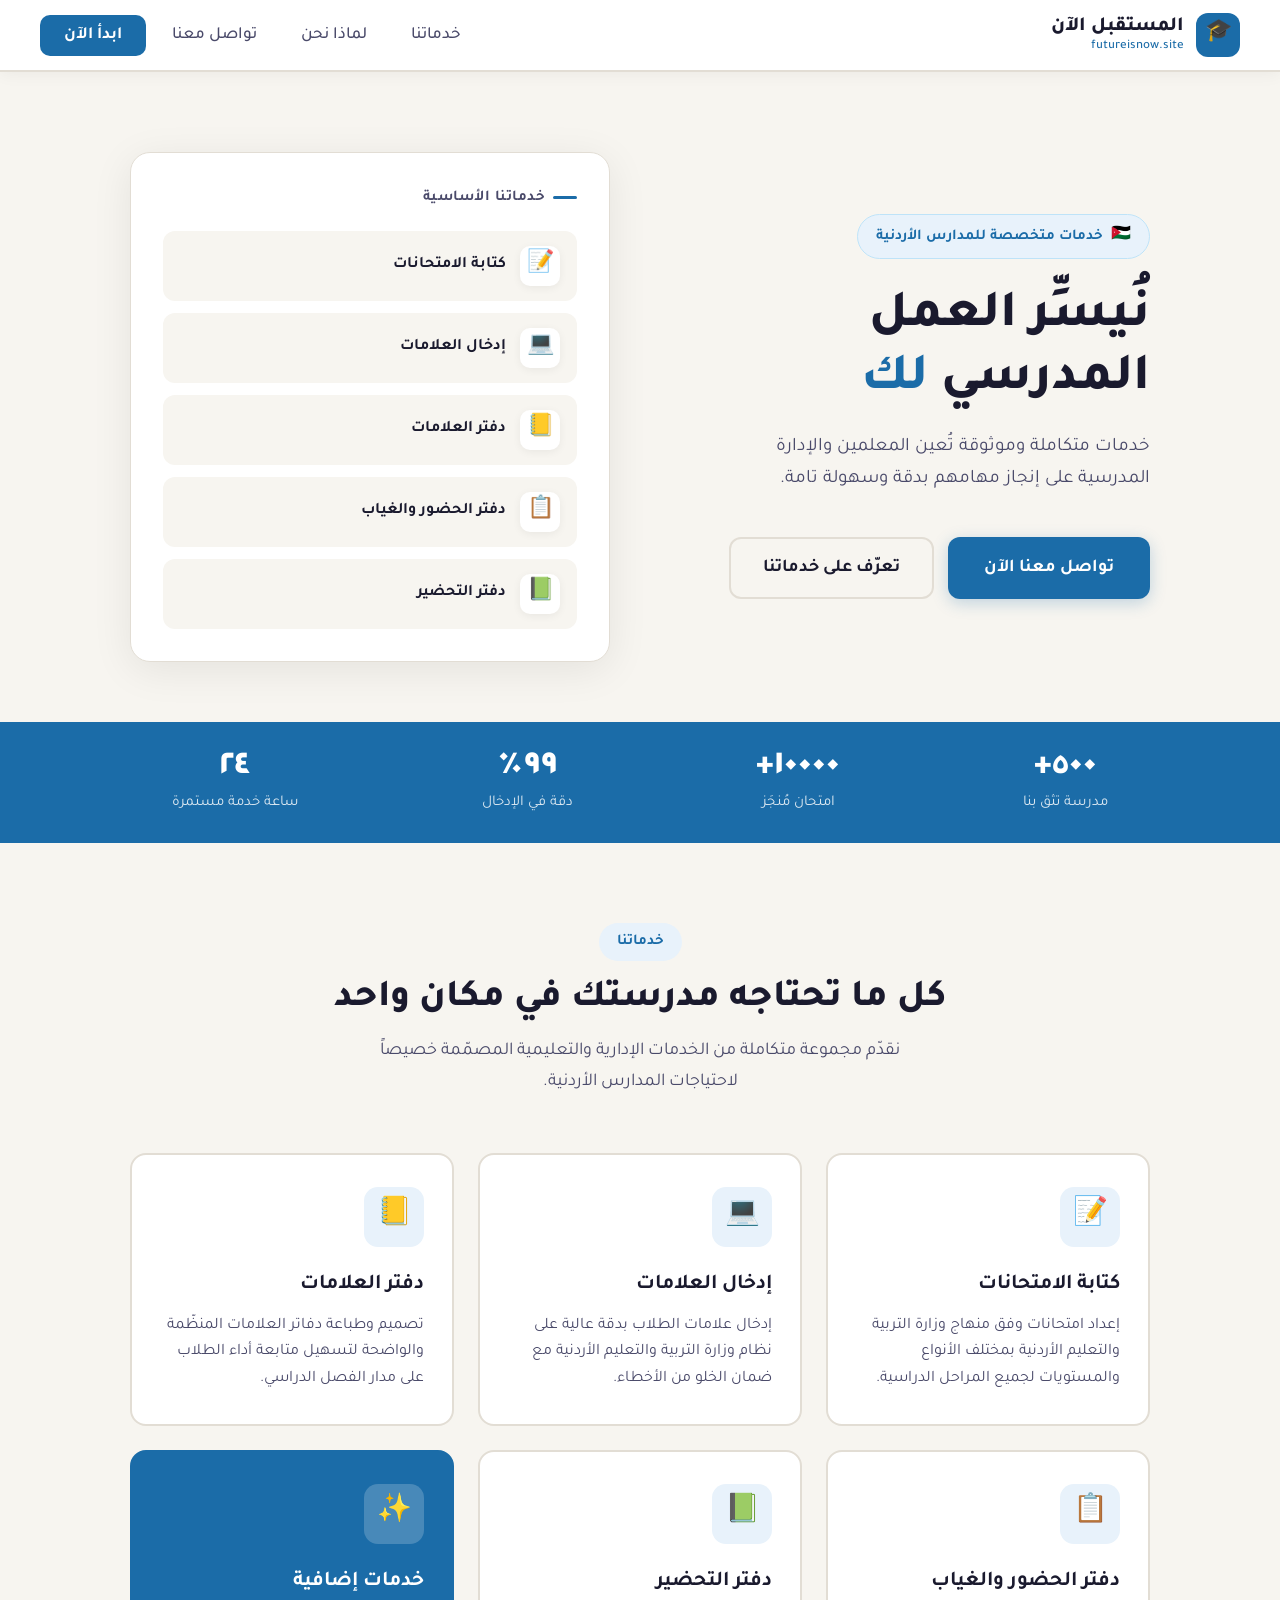
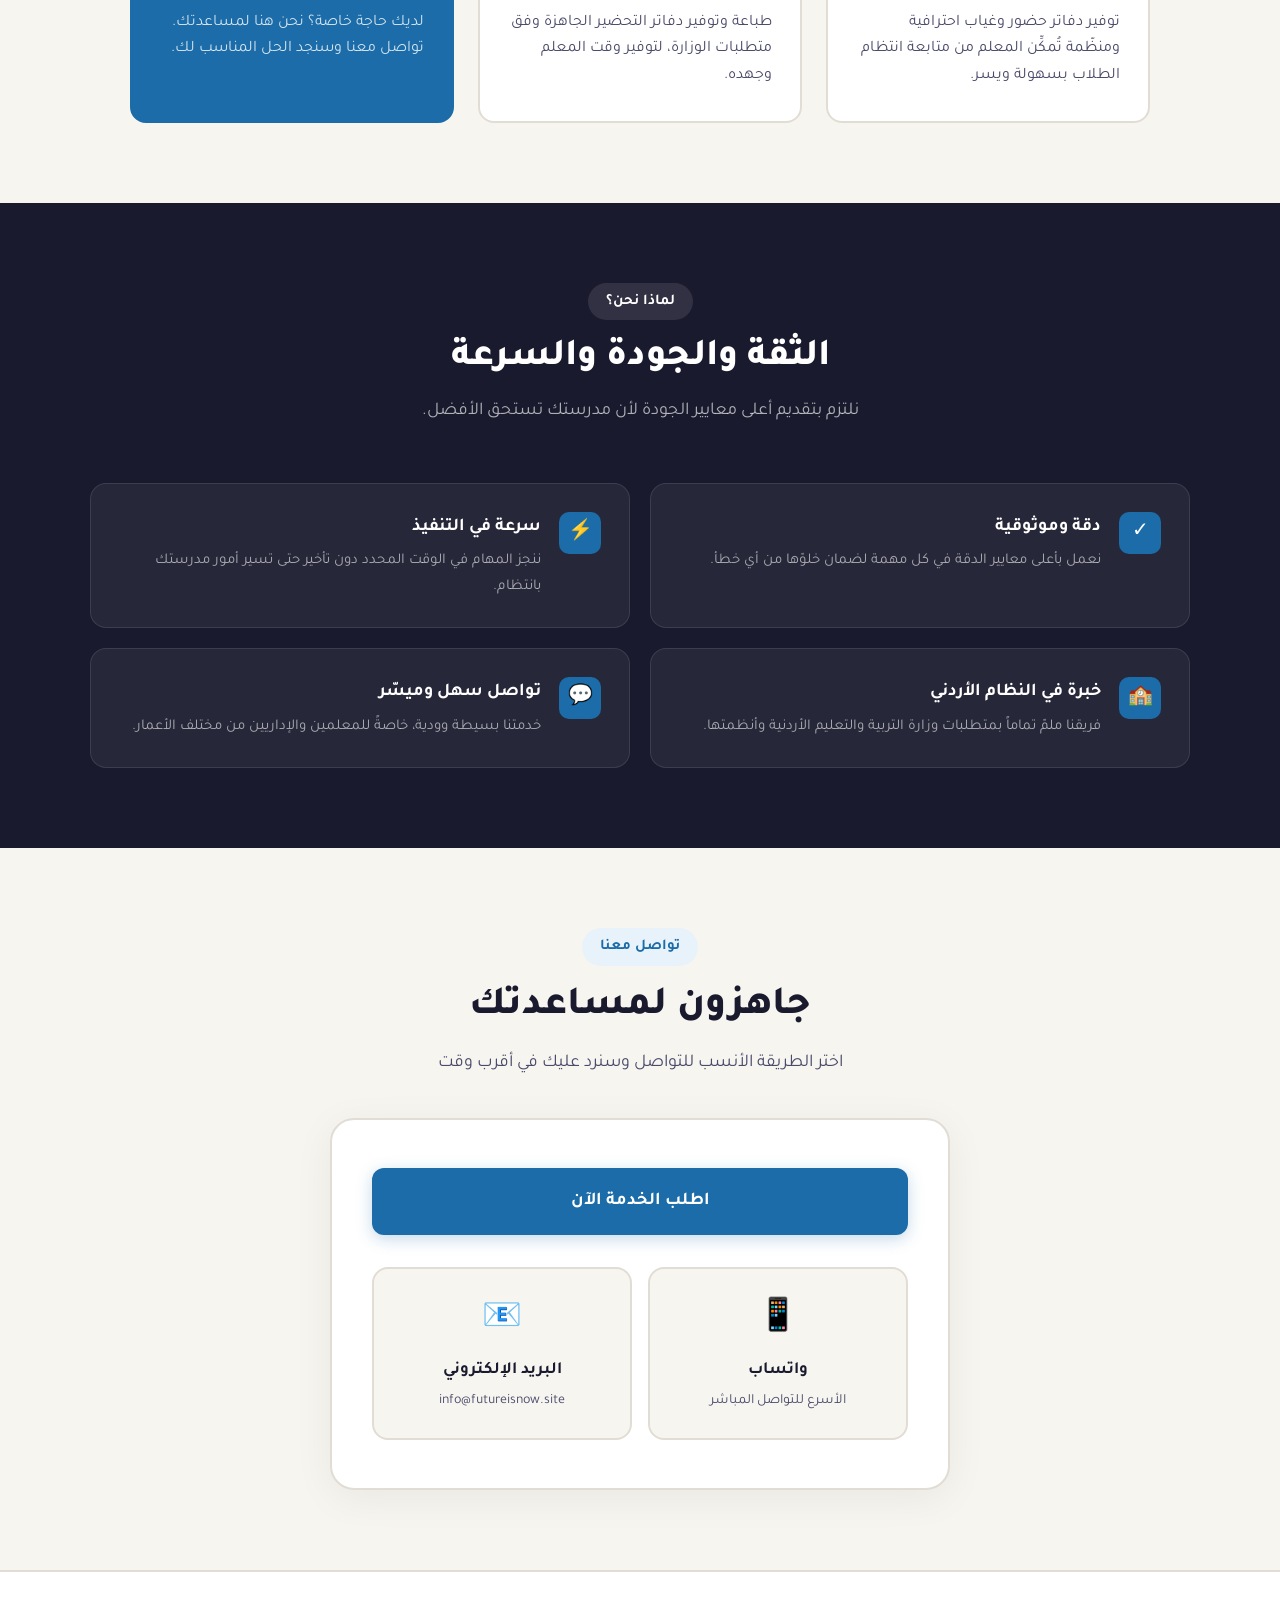
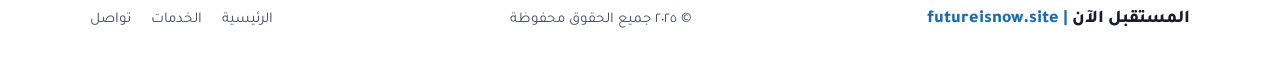
==== index.html @ d1514734 "init" ====
<!DOCTYPE html>
<html lang="ar" dir="rtl">
<head>
<meta charset="UTF-8">
<meta name="viewport" content="width=device-width, initial-scale=1.0">
<title>المستقبل الآن | خدمات المدارس الأردنية</title>
<link href="https://fonts.googleapis.com/css2?family=Noto+Naskh+Arabic:wght@400;500;600;700&family=Tajawal:wght@300;400;500;700;800&display=swap" rel="stylesheet">
<link rel="stylesheet" href="style.css">
</head>
<body>

<!-- NAV -->
<nav>
  <a href="#" class="logo">
    <div class="logo-icon">🎓</div>
    <div class="logo-text">
      <div class="name">المستقبل الآن</div>
      <div class="domain">futureisnow.site</div>
    </div>
  </a>
  <ul class="nav-links">
    <li><a href="#services">خدماتنا</a></li>
    <li><a href="#why">لماذا نحن</a></li>
    <li><a href="#contact">تواصل معنا</a></li>
    <li><a href="#contact" class="nav-cta">ابدأ الآن</a></li>
  </ul>
</nav>

<!-- HERO -->
<div class="hero">
  <div class="hero-content">
    <div class="hero-badge">خدمات متخصصة للمدارس الأردنية</div>
    <h1>نُيسِّر العمل<br>المدرسي <span>لك</span></h1>
    <p class="hero-sub">خدمات متكاملة وموثوقة تُعين المعلمين والإدارة المدرسية على إنجاز مهامهم بدقة وسهولة تامة.</p>
    <div class="hero-btns">
      <a href="#contact" class="btn-primary">تواصل معنا الآن</a>
      <a href="#services" class="btn-secondary">تعرّف على خدماتنا</a>
    </div>
  </div>
  <div class="hero-visual">
    <div class="hero-card">
      <div class="hero-card-title">خدماتنا الأساسية</div>
      <ul class="service-mini-list">
        <li class="service-mini-item"><span class="icon">📝</span> كتابة الامتحانات</li>
        <li class="service-mini-item"><span class="icon">💻</span> إدخال العلامات</li>
        <li class="service-mini-item"><span class="icon">📒</span> دفتر العلامات</li>
        <li class="service-mini-item"><span class="icon">📋</span> دفتر الحضور والغياب</li>
        <li class="service-mini-item"><span class="icon">📗</span> دفتر التحضير</li>
      </ul>
    </div>
  </div>
</div>

<!-- STATS -->
<div class="stats-bar">
  <div class="stats-inner">
    <div class="stat-item">
      <div class="stat-num">٥٠٠+</div>
      <div class="stat-label">مدرسة تثق بنا</div>
    </div>
    <div class="stat-item">
      <div class="stat-num">١٠٠٠٠+</div>
      <div class="stat-label">امتحان مُنجَز</div>
    </div>
    <div class="stat-item">
      <div class="stat-num">٩٩٪</div>
      <div class="stat-label">دقة في الإدخال</div>
    </div>
    <div class="stat-item">
      <div class="stat-num">٢٤</div>
      <div class="stat-label">ساعة خدمة مستمرة</div>
    </div>
  </div>
</div>

<!-- SERVICES -->
<div class="section" id="services">
  <div class="section-header">
    <div class="section-tag">خدماتنا</div>
    <h2>كل ما تحتاجه مدرستك في مكان واحد</h2>
    <p class="section-sub">نقدّم مجموعة متكاملة من الخدمات الإدارية والتعليمية المصمّمة خصيصاً لاحتياجات المدارس الأردنية.</p>
  </div>
  <div class="services-grid">
    <div class="service-card">
      <div class="service-icon">📝</div>
      <h3>كتابة الامتحانات</h3>
      <p>إعداد امتحانات وفق منهاج وزارة التربية والتعليم الأردنية بمختلف الأنواع والمستويات لجميع المراحل الدراسية.</p>
    </div>
    <div class="service-card">
      <div class="service-icon">💻</div>
      <h3>إدخال العلامات</h3>
      <p>إدخال علامات الطلاب بدقة عالية على نظام وزارة التربية والتعليم الأردنية مع ضمان الخلو من الأخطاء.</p>
    </div>
    <div class="service-card">
      <div class="service-icon">📒</div>
      <h3>دفتر العلامات</h3>
      <p>تصميم وطباعة دفاتر العلامات المنظّمة والواضحة لتسهيل متابعة أداء الطلاب على مدار الفصل الدراسي.</p>
    </div>
    <div class="service-card">
      <div class="service-icon">📋</div>
      <h3>دفتر الحضور والغياب</h3>
      <p>توفير دفاتر حضور وغياب احترافية ومنظّمة تُمكِّن المعلم من متابعة انتظام الطلاب بسهولة ويسر.</p>
    </div>
    <div class="service-card">
      <div class="service-icon">📗</div>
      <h3>دفتر التحضير</h3>
      <p>طباعة وتوفير دفاتر التحضير الجاهزة وفق متطلبات الوزارة، لتوفير وقت المعلم وجهده.</p>
    </div>
    <div class="service-card" style="background: var(--accent); border-color: var(--accent);">
      <div class="service-icon" style="background: rgba(255,255,255,0.2);">✨</div>
      <h3 style="color:white;">خدمات إضافية</h3>
      <p style="color: rgba(255,255,255,0.8);">لديك حاجة خاصة؟ نحن هنا لمساعدتك. تواصل معنا وسنجد الحل المناسب لك.</p>
    </div>
  </div>
</div>

<!-- WHY US -->
<div class="why-section" id="why">
  <div class="why-inner">
    <div class="section-header">
      <div class="section-tag">لماذا نحن؟</div>
      <h2>الثقة والجودة والسرعة</h2>
      <p class="section-sub">نلتزم بتقديم أعلى معايير الجودة لأن مدرستك تستحق الأفضل.</p>
    </div>
    <div class="why-grid">
      <div class="why-item">
        <div class="why-check">✓</div>
        <div class="why-text">
          <h4>دقة وموثوقية</h4>
          <p>نعمل بأعلى معايير الدقة في كل مهمة لضمان خلوّها من أي خطأ.</p>
        </div>
      </div>
      <div class="why-item">
        <div class="why-check">⚡</div>
        <div class="why-text">
          <h4>سرعة في التنفيذ</h4>
          <p>ننجز المهام في الوقت المحدد دون تأخير حتى تسير أمور مدرستك بانتظام.</p>
        </div>
      </div>
      <div class="why-item">
        <div class="why-check">🏫</div>
        <div class="why-text">
          <h4>خبرة في النظام الأردني</h4>
          <p>فريقنا ملمّ تماماً بمتطلبات وزارة التربية والتعليم الأردنية وأنظمتها.</p>
        </div>
      </div>
      <div class="why-item">
        <div class="why-check">💬</div>
        <div class="why-text">
          <h4>تواصل سهل وميسّر</h4>
          <p>خدمتنا بسيطة وودية، خاصةً للمعلمين والإداريين من مختلف الأعمار.</p>
        </div>
      </div>
    </div>
  </div>
</div>

<!-- CTA / CONTACT -->
<div class="cta-section" id="contact">
  <div class="section-tag">تواصل معنا</div>
  <h2>جاهزون لمساعدتك</h2>
  <p>اختر الطريقة الأنسب للتواصل وسنرد عليك في أقرب وقت</p>
  <div class="cta-card">
    <a href="#" class="btn-primary" style="width:100%; text-align:center; display:block; padding: 18px;">اطلب الخدمة الآن</a>
    <div class="contact-options">
      <a href="https://wa.me/962XXXXXXXXX" class="contact-card">
        <div class="c-icon">📱</div>
        <h4>واتساب</h4>
        <p>الأسرع للتواصل المباشر</p>
      </a>
      <a href="mailto:info@futureisnow.site" class="contact-card">
        <div class="c-icon">📧</div>
        <h4>البريد الإلكتروني</h4>
        <p>info@futureisnow.site</p>
      </a>
    </div>
  </div>
</div>

<!-- FOOTER -->
<footer>
  <div class="footer-inner">
    <a href="#" class="footer-logo">المستقبل الآن <span>| futureisnow.site</span></a>
    <p>© ٢٠٢٥ جميع الحقوق محفوظة</p>
    <ul class="footer-links">
      <li><a href="#">الرئيسية</a></li>
      <li><a href="#services">الخدمات</a></li>
      <li><a href="#contact">تواصل</a></li>
    </ul>
  </div>
</footer>

</body>
</html>
---- style.css ----
:root {
  --bg: #F7F5F0;
  --surface: #FFFFFF;
  --ink: #1A1A2E;
  --ink-light: #4A4A6A;
  --accent: #1B6CA8;
  --accent-light: #E8F2FB;
  --gold: #C9A84C;
  --border: #E2DDD4;
  --radius: 16px;
}
* { margin: 0; padding: 0; box-sizing: border-box; }
html { scroll-behavior: smooth; }
body {
  font-family: 'Tajawal', 'Noto Naskh Arabic', sans-serif;
  background: var(--bg);
  color: var(--ink);
  font-size: 18px;
  line-height: 1.7;
}
/* NAV */
nav {
  background: var(--surface);
  border-bottom: 2px solid var(--border);
  padding: 0 40px;
  display: flex;
  align-items: center;
  justify-content: space-between;
  height: 72px;
  position: sticky;
  top: 0;
  z-index: 100;
  box-shadow: 0 2px 16px rgba(0,0,0,0.05);
}
.logo {
  display: flex;
  align-items: center;
  gap: 12px;
  text-decoration: none;
}
.logo-icon {
  width: 44px;
  height: 44px;
  background: var(--accent);
  border-radius: 12px;
  display: flex;
  align-items: center;
  justify-content: center;
  font-size: 22px;
  color: white;
}
.logo-text {
  line-height: 1.2;
}
.logo-text .name {
  font-size: 20px;
  font-weight: 800;
  color: var(--ink);
}
.logo-text .domain {
  font-size: 13px;
  color: var(--accent);
  font-weight: 500;
}
.nav-links {
  display: flex;
  align-items: center;
  gap: 8px;
  list-style: none;
}
.nav-links a {
  text-decoration: none;
  color: var(--ink-light);
  font-size: 17px;
  font-weight: 500;
  padding: 10px 18px;
  border-radius: 10px;
  transition: all 0.2s;
}
.nav-links a:hover {
  background: var(--accent-light);
  color: var(--accent);
}
.nav-cta {
  background: var(--accent) !important;
  color: white !important;
  font-weight: 700 !important;
  padding: 12px 24px !important;
}
.nav-cta:hover {
  background: #145a8e !important;
  color: white !important;
}
/* HERO */
.hero {
  padding: 80px 40px 60px;
  max-width: 1100px;
  margin: 0 auto;
  display: grid;
  grid-template-columns: 1fr 1fr;
  gap: 60px;
  align-items: center;
  min-height: 520px;
}
.hero-content {
  animation: fadeUp 0.7s ease both;
}
.hero-badge {
  display: inline-flex;
  align-items: center;
  gap: 8px;
  background: var(--accent-light);
  color: var(--accent);
  border: 1.5px solid #bee3f8;
  border-radius: 50px;
  padding: 8px 18px;
  font-size: 15px;
  font-weight: 600;
  margin-bottom: 28px;
}
.hero-badge::before {
  content: '🇯🇴';
  font-size: 16px;
}
h1 {
  font-size: 52px;
  font-weight: 800;
  line-height: 1.2;
  color: var(--ink);
  margin-bottom: 20px;
}
h1 span {
  color: var(--accent);
}
.hero-sub {
  font-size: 19px;
  color: var(--ink-light);
  margin-bottom: 40px;
  font-weight: 400;
  max-width: 440px;
}
.hero-btns {
  display: flex;
  gap: 14px;
  flex-wrap: wrap;
}
.btn-primary {
  background: var(--accent);
  color: white;
  border: none;
  padding: 16px 36px;
  border-radius: 12px;
  font-size: 18px;
  font-weight: 700;
  cursor: pointer;
  text-decoration: none;
  display: inline-block;
  transition: all 0.2s;
  box-shadow: 0 4px 16px rgba(27,108,168,0.25);
  font-family: 'Tajawal', sans-serif;
}
.btn-primary:hover {
  background: #145a8e;
  transform: translateY(-2px);
  box-shadow: 0 6px 20px rgba(27,108,168,0.35);
}
.btn-secondary {
  background: transparent;
  color: var(--ink);
  border: 2px solid var(--border);
  padding: 14px 32px;
  border-radius: 12px;
  font-size: 18px;
  font-weight: 600;
  cursor: pointer;
  text-decoration: none;
  display: inline-block;
  transition: all 0.2s;
  font-family: 'Tajawal', sans-serif;
}
.btn-secondary:hover {
  border-color: var(--accent);
  color: var(--accent);
  background: var(--accent-light);
}
/* Hero Visual */
.hero-visual {
  animation: fadeUp 0.7s ease 0.15s both;
}
.hero-card {
  background: var(--surface);
  border-radius: 20px;
  padding: 32px;
  box-shadow: 0 8px 40px rgba(0,0,0,0.08);
  border: 1.5px solid var(--border);
}
.hero-card-title {
  font-size: 15px;
  font-weight: 700;
  color: var(--ink-light);
  text-transform: uppercase;
  letter-spacing: 0.5px;
  margin-bottom: 20px;
  display: flex;
  align-items: center;
  gap: 8px;
}
.hero-card-title::before {
  content: '';
  width: 24px;
  height: 3px;
  background: var(--accent);
  border-radius: 3px;
}
.service-mini-list {
  list-style: none;
  display: flex;
  flex-direction: column;
  gap: 12px;
}
.service-mini-item {
  display: flex;
  align-items: center;
  gap: 14px;
  padding: 14px 16px;
  background: var(--bg);
  border-radius: 12px;
  font-size: 16px;
  font-weight: 600;
  color: var(--ink);
  border: 1.5px solid transparent;
  transition: all 0.2s;
  cursor: default;
}
.service-mini-item:hover {
  border-color: var(--accent);
  background: var(--accent-light);
}
.service-mini-item .icon {
  font-size: 22px;
  width: 40px;
  height: 40px;
  background: var(--surface);
  border-radius: 10px;
  display: flex;
  align-items: center;
  justify-content: center;
  box-shadow: 0 2px 8px rgba(0,0,0,0.06);
  flex-shrink: 0;
}
/* STATS */
.stats-bar {
  background: var(--accent);
  padding: 28px 40px;
  margin: 0;
}
.stats-inner {
  max-width: 1100px;
  margin: 0 auto;
  display: flex;
  justify-content: space-around;
  gap: 20px;
  flex-wrap: wrap;
}
.stat-item {
  text-align: center;
  color: white;
}
.stat-num {
  font-size: 36px;
  font-weight: 800;
  line-height: 1;
  margin-bottom: 4px;
}
.stat-label {
  font-size: 15px;
  opacity: 0.85;
  font-weight: 400;
}
/* SERVICES */
.section {
  padding: 80px 40px;
  max-width: 1100px;
  margin: 0 auto;
}
.section-header {
  text-align: center;
  margin-bottom: 56px;
}
.section-tag {
  display: inline-block;
  background: var(--accent-light);
  color: var(--accent);
  border-radius: 50px;
  padding: 6px 18px;
  font-size: 15px;
  font-weight: 700;
  margin-bottom: 16px;
}
h2 {
  font-size: 38px;
  font-weight: 800;
  color: var(--ink);
  margin-bottom: 12px;
  line-height: 1.25;
}
.section-sub {
  font-size: 18px;
  color: var(--ink-light);
  max-width: 560px;
  margin: 0 auto;
}
.services-grid {
  display: grid;
  grid-template-columns: repeat(3, 1fr);
  gap: 24px;
}
.service-card {
  background: var(--surface);
  border-radius: var(--radius);
  padding: 32px 28px;
  border: 2px solid var(--border);
  transition: all 0.25s;
  cursor: default;
  position: relative;
  overflow: hidden;
}
.service-card::after {
  content: '';
  position: absolute;
  bottom: 0;
  right: 0;
  left: 0;
  height: 3px;
  background: var(--accent);
  transform: scaleX(0);
  transition: transform 0.25s;
}
.service-card:hover {
  border-color: var(--accent);
  transform: translateY(-4px);
  box-shadow: 0 12px 36px rgba(27,108,168,0.12);
}
.service-card:hover::after {
  transform: scaleX(1);
}
.service-icon {
  width: 60px;
  height: 60px;
  background: var(--accent-light);
  border-radius: 14px;
  display: flex;
  align-items: center;
  justify-content: center;
  font-size: 28px;
  margin-bottom: 20px;
}
.service-card h3 {
  font-size: 21px;
  font-weight: 700;
  color: var(--ink);
  margin-bottom: 10px;
}
.service-card p {
  font-size: 16px;
  color: var(--ink-light);
  line-height: 1.65;
}
/* WHY US */
.why-section {
  background: var(--ink);
  padding: 80px 40px;
  margin: 0;
}
.why-inner {
  max-width: 1100px;
  margin: 0 auto;
}
.why-section .section-tag {
  background: rgba(255,255,255,0.1);
  color: white;
}
.why-section h2 {
  color: white;
}
.why-section .section-sub {
  color: rgba(255,255,255,0.65);
}
.why-grid {
  display: grid;
  grid-template-columns: repeat(2, 1fr);
  gap: 20px;
  margin-top: 48px;
}
.why-item {
  background: rgba(255,255,255,0.06);
  border: 1.5px solid rgba(255,255,255,0.1);
  border-radius: var(--radius);
  padding: 28px;
  display: flex;
  gap: 18px;
  align-items: flex-start;
  transition: background 0.2s;
}
.why-item:hover {
  background: rgba(255,255,255,0.1);
}
.why-check {
  width: 42px;
  height: 42px;
  background: var(--accent);
  border-radius: 10px;
  display: flex;
  align-items: center;
  justify-content: center;
  font-size: 20px;
  flex-shrink: 0;
  color: white;
}
.why-text h4 {
  font-size: 18px;
  font-weight: 700;
  color: white;
  margin-bottom: 6px;
}
.why-text p {
  font-size: 15px;
  color: rgba(255,255,255,0.6);
}
/* CTA */
.cta-section {
  padding: 80px 40px;
  text-align: center;
  max-width: 700px;
  margin: 0 auto;
}
.cta-section h2 {
  font-size: 40px;
  margin-bottom: 16px;
}
.cta-section p {
  font-size: 18px;
  color: var(--ink-light);
  margin-bottom: 40px;
}
.cta-card {
  background: var(--surface);
  border-radius: 24px;
  padding: 48px 40px;
  border: 2px solid var(--border);
  box-shadow: 0 8px 40px rgba(0,0,0,0.06);
}
.contact-options {
  display: grid;
  grid-template-columns: 1fr 1fr;
  gap: 16px;
  margin-top: 32px;
}
.contact-card {
  background: var(--bg);
  border-radius: var(--radius);
  padding: 24px;
  text-align: center;
  border: 2px solid var(--border);
  text-decoration: none;
  color: var(--ink);
  transition: all 0.2s;
  display: block;
}
.contact-card:hover {
  border-color: var(--accent);
  background: var(--accent-light);
  transform: translateY(-2px);
}
.contact-card .c-icon {
  font-size: 32px;
  margin-bottom: 10px;
}
.contact-card h4 {
  font-size: 17px;
  font-weight: 700;
  margin-bottom: 4px;
}
.contact-card p {
  font-size: 14px;
  color: var(--ink-light);
  margin: 0;
}
/* FOOTER */
footer {
  background: var(--surface);
  border-top: 2px solid var(--border);
  padding: 32px 40px;
  text-align: center;
}
.footer-inner {
  max-width: 1100px;
  margin: 0 auto;
  display: flex;
  align-items: center;
  justify-content: space-between;
  flex-wrap: wrap;
  gap: 16px;
}
.footer-logo {
  font-size: 18px;
  font-weight: 800;
  color: var(--ink);
  text-decoration: none;
}
.footer-logo span { color: var(--accent); }
footer p {
  font-size: 15px;
  color: var(--ink-light);
}
.footer-links {
  display: flex;
  gap: 20px;
  list-style: none;
}
.footer-links a {
  color: var(--ink-light);
  text-decoration: none;
  font-size: 15px;
  transition: color 0.2s;
}
.footer-links a:hover { color: var(--accent); }
/* ANIMATIONS */
@keyframes fadeUp {
  from { opacity: 0; transform: translateY(24px); }
  to { opacity: 1; transform: translateY(0); }
}
.fade-in {
  animation: fadeUp 0.6s ease both;
}
/* RESPONSIVE */
@media (max-width: 768px) {
  nav { padding: 0 20px; }
  .nav-links { display: none; }
  .hero { grid-template-columns: 1fr; padding: 40px 20px; gap: 40px; min-height: auto; }
  h1 { font-size: 36px; }
  .services-grid { grid-template-columns: 1fr; }
  .why-grid { grid-template-columns: 1fr; }
  .contact-options { grid-template-columns: 1fr; }
  .section { padding: 60px 20px; }
  .stats-bar { padding: 24px 20px; }
  .why-section { padding: 60px 20px; }
  .cta-section { padding: 60px 20px; }
  .footer-inner { flex-direction: column; text-align: center; }
}
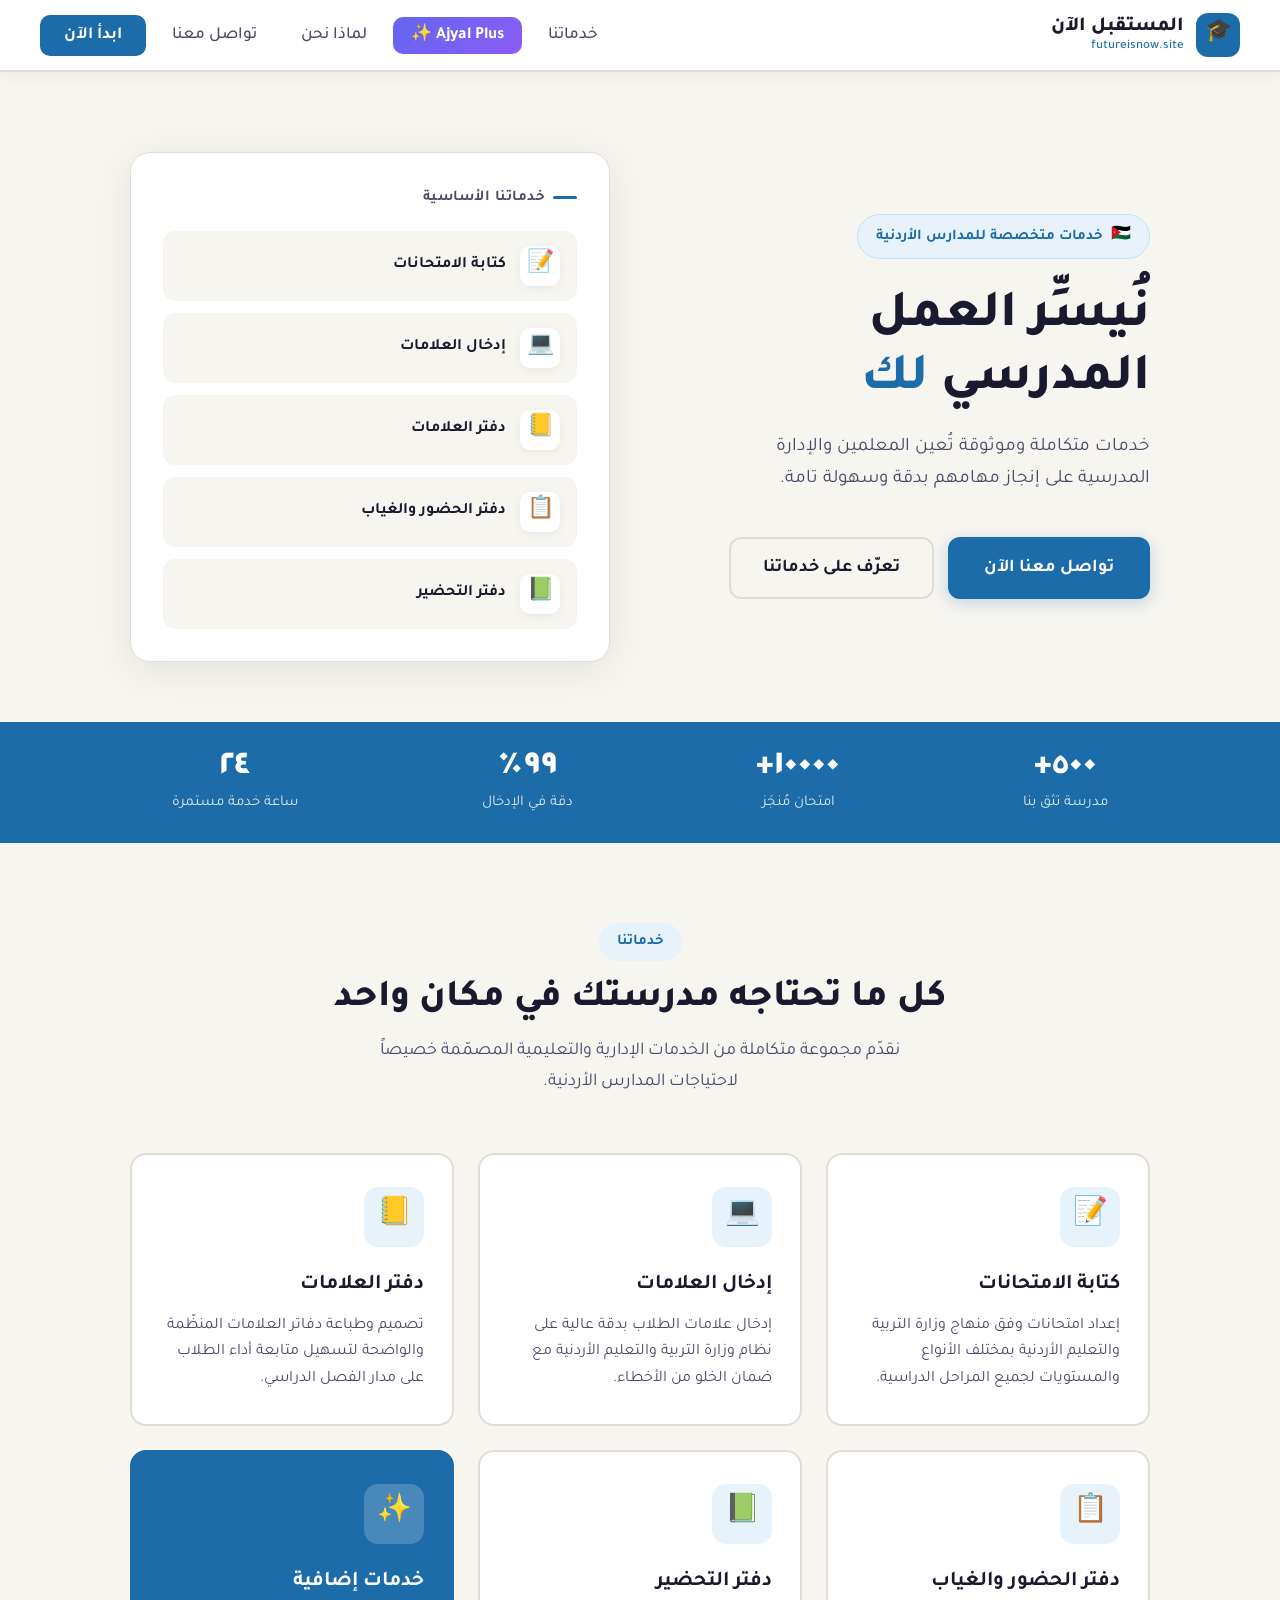
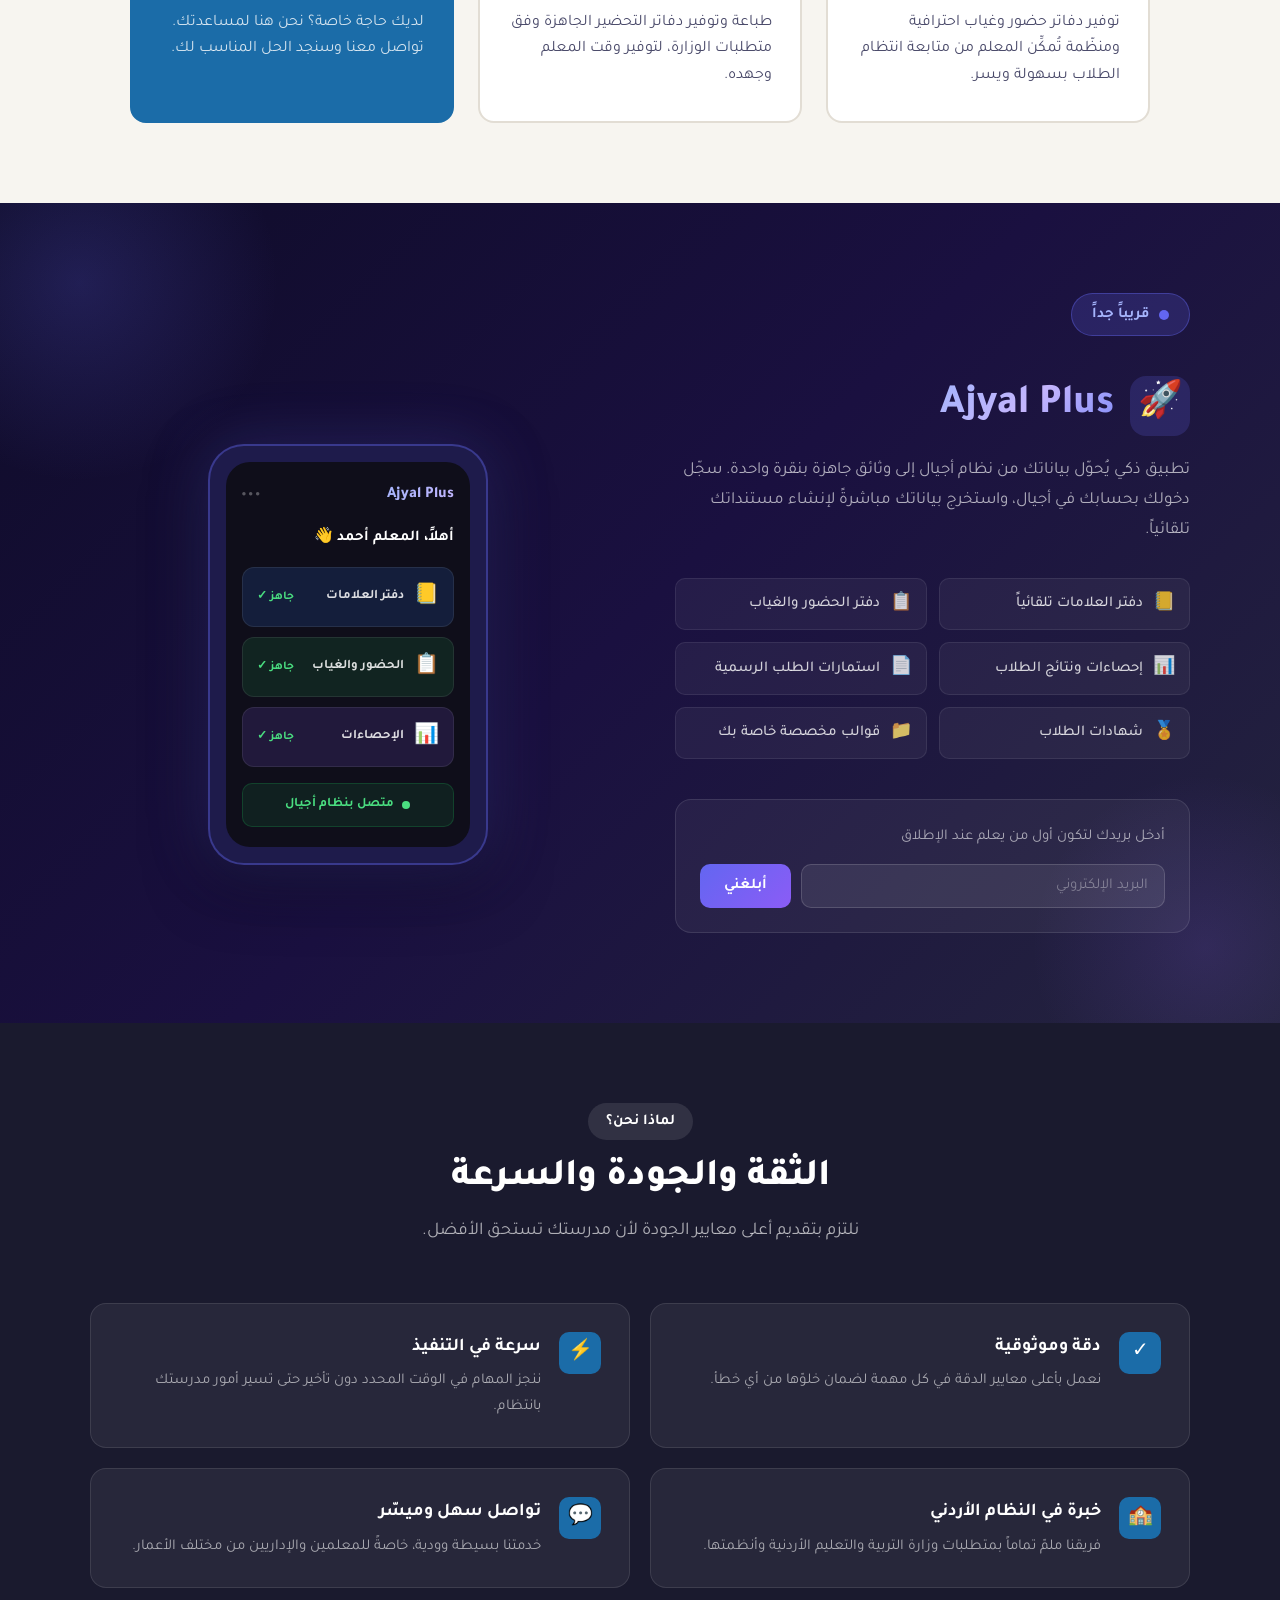
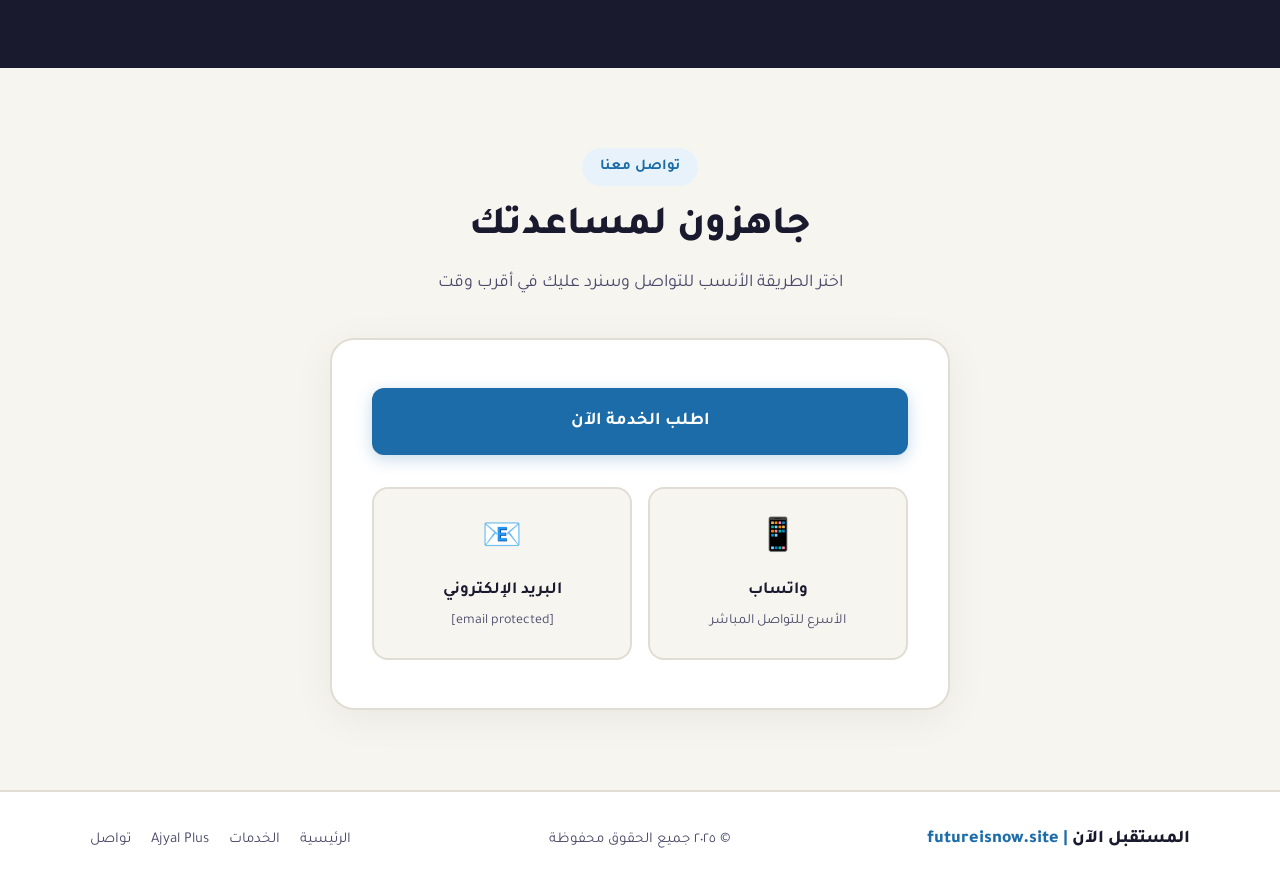
==== commit 6e5d3da5: "added an Ajyal Plus app section" ====
--- a/index.html
+++ b/index.html
@@ -20,6 +20,7 @@
   </a>
   <ul class="nav-links">
     <li><a href="#services">خدماتنا</a></li>
+    <li><a href="#ajyal-plus" class="nav-app">Ajyal Plus ✨</a></li>
     <li><a href="#why">لماذا نحن</a></li>
     <li><a href="#contact">تواصل معنا</a></li>
     <li><a href="#contact" class="nav-cta">ابدأ الآن</a></li>
@@ -110,6 +111,73 @@
       <div class="service-icon" style="background: rgba(255,255,255,0.2);">✨</div>
       <h3 style="color:white;">خدمات إضافية</h3>
       <p style="color: rgba(255,255,255,0.8);">لديك حاجة خاصة؟ نحن هنا لمساعدتك. تواصل معنا وسنجد الحل المناسب لك.</p>
+    </div>
+  </div>
+</div>
+
+<!-- AJYAL PLUS -->
+<div class="ajyal-section" id="ajyal-plus">
+  <div class="ajyal-inner">
+    <div class="ajyal-badge">
+      <span class="soon-dot"></span>
+      قريباً جداً
+    </div>
+    <div class="ajyal-content">
+      <div class="ajyal-text">
+        <div class="ajyal-logo-row">
+          <div class="ajyal-icon">🚀</div>
+          <h2 class="ajyal-title">Ajyal Plus</h2>
+        </div>
+        <p class="ajyal-desc">تطبيق ذكي يُحوّل بياناتك من نظام أجيال إلى وثائق جاهزة بنقرة واحدة. سجّل دخولك بحسابك في أجيال، واستخرج بياناتك مباشرةً لإنشاء مستنداتك تلقائياً.</p>
+        <ul class="ajyal-features">
+          <li><span class="feat-icon">📒</span> دفتر العلامات تلقائياً</li>
+          <li><span class="feat-icon">📋</span> دفتر الحضور والغياب</li>
+          <li><span class="feat-icon">📊</span> إحصاءات ونتائج الطلاب</li>
+          <li><span class="feat-icon">📄</span> استمارات الطلب الرسمية</li>
+          <li><span class="feat-icon">🏅</span> شهادات الطلاب</li>
+          <li><span class="feat-icon">📁</span> قوالب مخصصة خاصة بك</li>
+        </ul>
+        <div class="ajyal-notify">
+          <p class="notify-label">أدخل بريدك لتكون أول من يعلم عند الإطلاق</p>
+          <div class="notify-form">
+            <input type="email" placeholder="البريد الإلكتروني" class="notify-input" />
+            <button class="notify-btn" onclick="handleNotify(this)">أبلغني</button>
+          </div>
+          <p class="notify-msg" id="notify-msg" style="display:none; color: #22c55e; font-size: 15px; margin-top: 10px;">✓ شكراً! سنُبلغك فور الإطلاق.</p>
+        </div>
+      </div>
+      <div class="ajyal-mockup">
+        <div class="phone-frame">
+          <div class="phone-screen">
+            <div class="phone-header">
+              <div class="phone-logo">Ajyal Plus</div>
+              <div class="phone-status">●●●</div>
+            </div>
+            <div class="phone-welcome">أهلاً، المعلم أحمد 👋</div>
+            <div class="phone-cards">
+              <div class="phone-card blue">
+                <div class="pc-icon">📒</div>
+                <div class="pc-label">دفتر العلامات</div>
+                <div class="pc-ready">جاهز ✓</div>
+              </div>
+              <div class="phone-card green">
+                <div class="pc-icon">📋</div>
+                <div class="pc-label">الحضور والغياب</div>
+                <div class="pc-ready">جاهز ✓</div>
+              </div>
+              <div class="phone-card purple">
+                <div class="pc-icon">📊</div>
+                <div class="pc-label">الإحصاءات</div>
+                <div class="pc-ready">جاهز ✓</div>
+              </div>
+            </div>
+            <div class="phone-sync">
+              <span class="sync-dot"></span>
+              متصل بنظام أجيال
+            </div>
+          </div>
+        </div>
+      </div>
     </div>
   </div>
 </div>
@@ -168,10 +236,10 @@
         <h4>واتساب</h4>
         <p>الأسرع للتواصل المباشر</p>
       </a>
-      <a href="mailto:info@futureisnow.site" class="contact-card">
+      <a href="/cdn-cgi/l/email-protection#c4adaaa2ab84a2b1b0b1b6a1adb7aaabb3eab7adb0a1" class="contact-card">
         <div class="c-icon">📧</div>
         <h4>البريد الإلكتروني</h4>
-        <p>info@futureisnow.site</p>
+        <p><span class="__cf_email__" data-cfemail="3d54535b527d5b4849484f58544e53524a134e544958">[email&#160;protected]</span></p>
       </a>
     </div>
   </div>
@@ -185,10 +253,27 @@
     <ul class="footer-links">
       <li><a href="#">الرئيسية</a></li>
       <li><a href="#services">الخدمات</a></li>
+      <li><a href="#ajyal-plus">Ajyal Plus</a></li>
       <li><a href="#contact">تواصل</a></li>
     </ul>
   </div>
 </footer>
 
+<script>
+function handleNotify(btn) {
+  const input = btn.previousElementSibling;
+  const msg = document.getElementById('notify-msg');
+  if (input.value && input.value.includes('@')) {
+    msg.style.display = 'block';
+    input.value = '';
+    btn.textContent = '✓';
+    btn.style.background = '#22c55e';
+    btn.disabled = true;
+  } else {
+    input.style.borderColor = '#ef4444';
+    setTimeout(() => input.style.borderColor = '', 1500);
+  }
+}
+</script>
 </body>
 </html>
--- a/style.css
+++ b/style.css
@@ -525,6 +525,289 @@
   transition: color 0.2s;
 }
 .footer-links a:hover { color: var(--accent); }
+/* NAV APP LINK */
+.nav-app {
+  background: linear-gradient(135deg, #6366f1, #8b5cf6) !important;
+  color: white !important;
+  font-weight: 700 !important;
+  border-radius: 10px !important;
+  padding: 10px 18px !important;
+}
+.nav-app:hover {
+  opacity: 0.9;
+  transform: translateY(-1px);
+  background: linear-gradient(135deg, #4f52d9, #7c3aed) !important;
+}
+/* AJYAL PLUS SECTION */
+.ajyal-section {
+  background: linear-gradient(135deg, #0f0c29, #1a1040, #24243e);
+  padding: 90px 40px;
+  position: relative;
+  overflow: hidden;
+}
+.ajyal-section::before {
+  content: '';
+  position: absolute;
+  top: -120px;
+  left: -120px;
+  width: 400px;
+  height: 400px;
+  background: radial-gradient(circle, rgba(99,102,241,0.2) 0%, transparent 70%);
+  pointer-events: none;
+}
+.ajyal-section::after {
+  content: '';
+  position: absolute;
+  bottom: -100px;
+  right: -100px;
+  width: 350px;
+  height: 350px;
+  background: radial-gradient(circle, rgba(139,92,246,0.15) 0%, transparent 70%);
+  pointer-events: none;
+}
+.ajyal-inner {
+  max-width: 1100px;
+  margin: 0 auto;
+  position: relative;
+  z-index: 1;
+}
+.ajyal-badge {
+  display: inline-flex;
+  align-items: center;
+  gap: 10px;
+  background: rgba(99,102,241,0.2);
+  border: 1.5px solid rgba(99,102,241,0.4);
+  border-radius: 50px;
+  padding: 8px 20px;
+  color: #a5b4fc;
+  font-size: 15px;
+  font-weight: 700;
+  margin-bottom: 40px;
+}
+.soon-dot {
+  width: 10px;
+  height: 10px;
+  background: #6366f1;
+  border-radius: 50%;
+  animation: pulse 1.5s infinite;
+  display: inline-block;
+}
+@keyframes pulse {
+  0%, 100% { box-shadow: 0 0 0 0 rgba(99,102,241,0.6); }
+  50% { box-shadow: 0 0 0 7px rgba(99,102,241,0); }
+}
+.ajyal-content {
+  display: grid;
+  grid-template-columns: 1fr 1fr;
+  gap: 70px;
+  align-items: center;
+}
+.ajyal-logo-row {
+  display: flex;
+  align-items: center;
+  gap: 16px;
+  margin-bottom: 20px;
+}
+.ajyal-icon {
+  font-size: 36px;
+  width: 60px;
+  height: 60px;
+  background: rgba(99,102,241,0.2);
+  border-radius: 16px;
+  display: flex;
+  align-items: center;
+  justify-content: center;
+}
+.ajyal-title {
+  font-size: 42px;
+  font-weight: 800;
+  color: white;
+  background: linear-gradient(135deg, #a5b4fc, #c4b5fd, #818cf8);
+  -webkit-background-clip: text;
+  -webkit-text-fill-color: transparent;
+  background-clip: text;
+  margin: 0;
+  text-align: right;
+}
+.ajyal-desc {
+  font-size: 17px;
+  color: rgba(255,255,255,0.65);
+  line-height: 1.75;
+  margin-bottom: 32px;
+}
+.ajyal-features {
+  list-style: none;
+  display: grid;
+  grid-template-columns: 1fr 1fr;
+  gap: 12px;
+  margin-bottom: 40px;
+}
+.ajyal-features li {
+  display: flex;
+  align-items: center;
+  gap: 10px;
+  color: rgba(255,255,255,0.8);
+  font-size: 15px;
+  font-weight: 500;
+  background: rgba(255,255,255,0.05);
+  border: 1px solid rgba(255,255,255,0.08);
+  border-radius: 10px;
+  padding: 10px 14px;
+}
+.feat-icon { font-size: 18px; }
+.ajyal-notify {
+  background: rgba(255,255,255,0.05);
+  border: 1.5px solid rgba(255,255,255,0.1);
+  border-radius: 16px;
+  padding: 24px;
+}
+.notify-label {
+  font-size: 15px;
+  color: rgba(255,255,255,0.6);
+  margin-bottom: 14px;
+}
+.notify-form {
+  display: flex;
+  gap: 10px;
+}
+.notify-input {
+  flex: 1;
+  background: rgba(255,255,255,0.08);
+  border: 1.5px solid rgba(255,255,255,0.15);
+  border-radius: 10px;
+  padding: 12px 16px;
+  color: white;
+  font-size: 15px;
+  font-family: 'Tajawal', sans-serif;
+  text-align: right;
+  outline: none;
+  transition: border-color 0.2s;
+}
+.notify-input:focus { border-color: #6366f1; }
+.notify-input::placeholder { color: rgba(255,255,255,0.35); }
+.notify-btn {
+  background: linear-gradient(135deg, #6366f1, #8b5cf6);
+  color: white;
+  border: none;
+  padding: 12px 24px;
+  border-radius: 10px;
+  font-size: 15px;
+  font-weight: 700;
+  cursor: pointer;
+  font-family: 'Tajawal', sans-serif;
+  transition: all 0.2s;
+  white-space: nowrap;
+}
+.notify-btn:hover {
+  opacity: 0.9;
+  transform: translateY(-1px);
+}
+/* PHONE MOCKUP */
+.ajyal-mockup {
+  display: flex;
+  justify-content: center;
+  align-items: center;
+}
+.phone-frame {
+  width: 280px;
+  background: #1e1b4b;
+  border-radius: 36px;
+  padding: 16px;
+  border: 2px solid rgba(99,102,241,0.4);
+  box-shadow: 0 0 60px rgba(99,102,241,0.25), 0 20px 60px rgba(0,0,0,0.5);
+}
+.phone-screen {
+  background: #0f0e1a;
+  border-radius: 24px;
+  padding: 20px 16px;
+  min-height: 380px;
+  display: flex;
+  flex-direction: column;
+  gap: 16px;
+}
+.phone-header {
+  display: flex;
+  justify-content: space-between;
+  align-items: center;
+}
+.phone-logo {
+  font-size: 16px;
+  font-weight: 800;
+  background: linear-gradient(135deg, #a5b4fc, #c4b5fd);
+  -webkit-background-clip: text;
+  -webkit-text-fill-color: transparent;
+  background-clip: text;
+}
+.phone-status {
+  font-size: 8px;
+  color: rgba(255,255,255,0.3);
+  letter-spacing: 2px;
+}
+.phone-welcome {
+  font-size: 15px;
+  font-weight: 600;
+  color: white;
+  text-align: right;
+}
+.phone-cards {
+  display: flex;
+  flex-direction: column;
+  gap: 10px;
+}
+.phone-card {
+  border-radius: 12px;
+  padding: 12px 14px;
+  display: flex;
+  align-items: center;
+  gap: 10px;
+  border: 1px solid rgba(255,255,255,0.08);
+}
+.phone-card.blue { background: rgba(59,130,246,0.15); }
+.phone-card.green { background: rgba(34,197,94,0.12); }
+.phone-card.purple { background: rgba(139,92,246,0.15); }
+.pc-icon { font-size: 20px; }
+.pc-label {
+  flex: 1;
+  font-size: 13px;
+  font-weight: 600;
+  color: rgba(255,255,255,0.85);
+  text-align: right;
+}
+.pc-ready {
+  font-size: 12px;
+  color: #4ade80;
+  font-weight: 700;
+  white-space: nowrap;
+}
+.phone-sync {
+  display: flex;
+  align-items: center;
+  justify-content: center;
+  gap: 8px;
+  background: rgba(34,197,94,0.1);
+  border: 1px solid rgba(34,197,94,0.2);
+  border-radius: 10px;
+  padding: 10px;
+  font-size: 13px;
+  color: #4ade80;
+  font-weight: 600;
+  margin-top: auto;
+}
+.sync-dot {
+  width: 8px;
+  height: 8px;
+  background: #4ade80;
+  border-radius: 50%;
+  animation: pulse 2s infinite;
+  display: inline-block;
+}
+@media (max-width: 768px) {
+  .ajyal-section { padding: 60px 20px; }
+  .ajyal-content { grid-template-columns: 1fr; gap: 40px; }
+  .ajyal-mockup { display: none; }
+  .ajyal-features { grid-template-columns: 1fr; }
+  .ajyal-title { font-size: 32px; }
+}
 /* ANIMATIONS */
 @keyframes fadeUp {
   from { opacity: 0; transform: translateY(24px); }
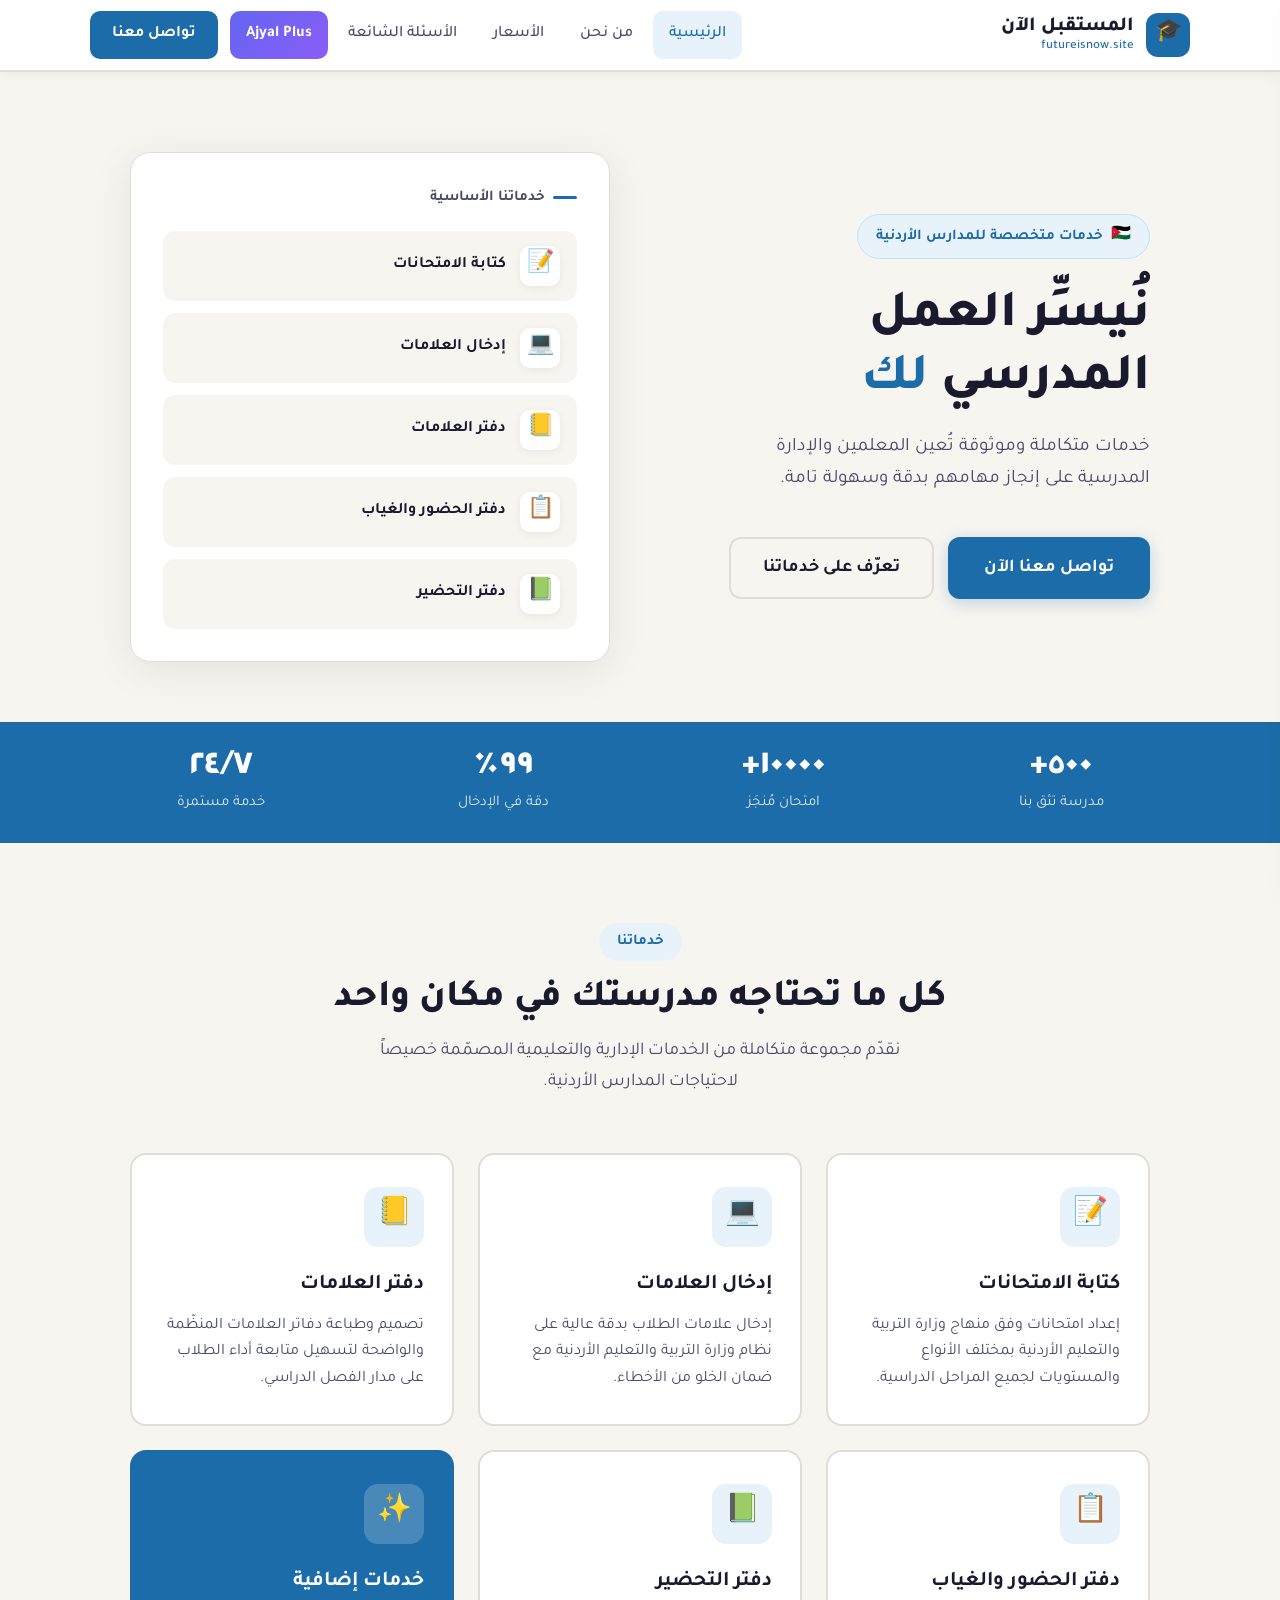
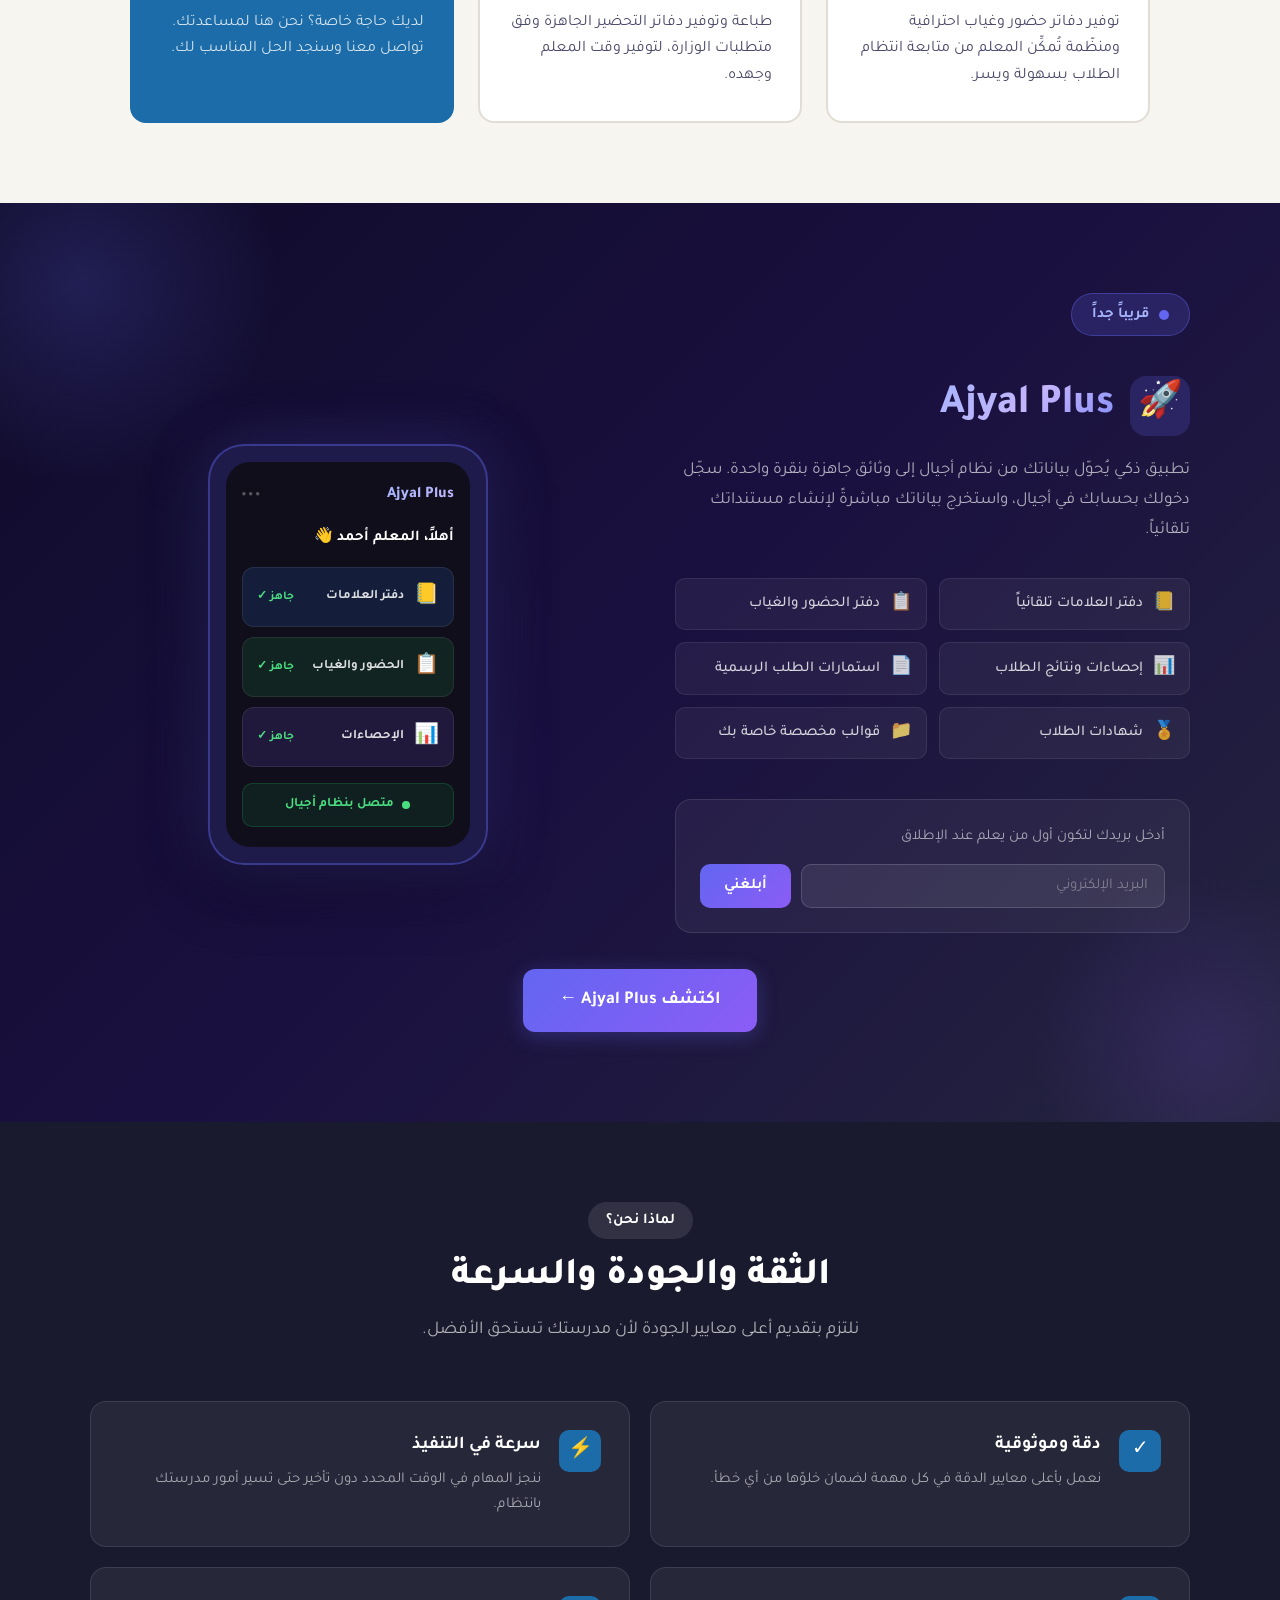
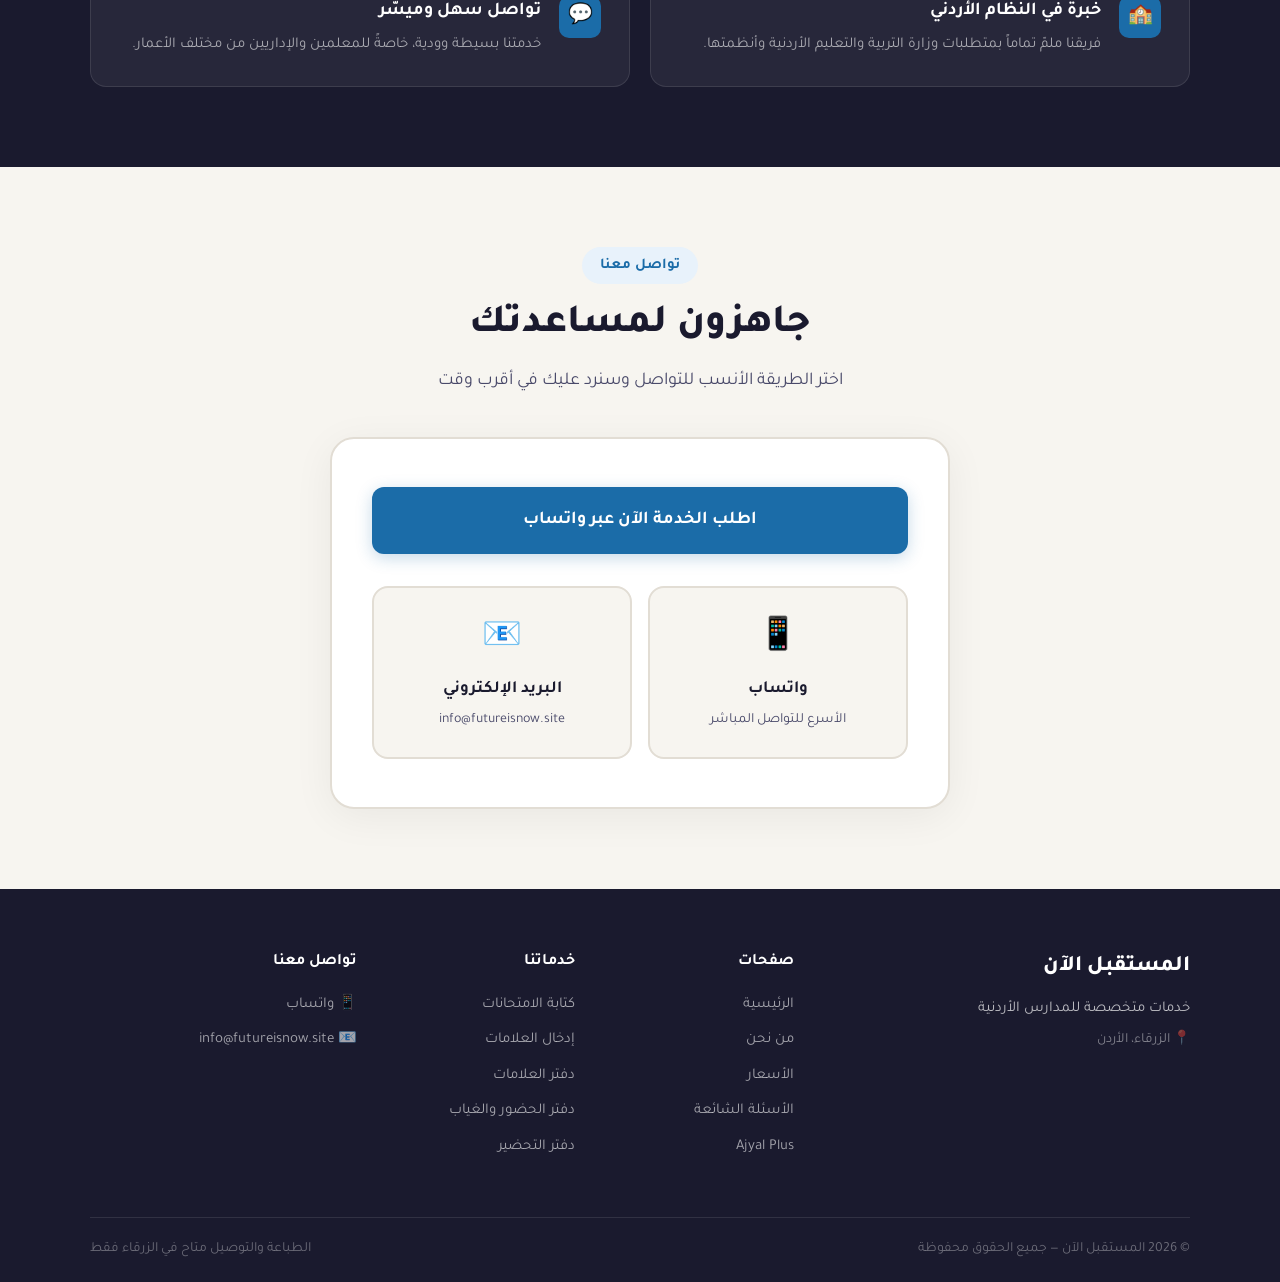
==== commit 6f87a4a1: "made more pages" ====
--- a/index.html
+++ b/index.html
@@ -1,31 +1,14 @@
 <!DOCTYPE html>
 <html lang="ar" dir="rtl">
 <head>
-<meta charset="UTF-8">
-<meta name="viewport" content="width=device-width, initial-scale=1.0">
-<title>المستقبل الآن | خدمات المدارس الأردنية</title>
-<link href="https://fonts.googleapis.com/css2?family=Noto+Naskh+Arabic:wght@400;500;600;700&family=Tajawal:wght@300;400;500;700;800&display=swap" rel="stylesheet">
-<link rel="stylesheet" href="style.css">
+  <meta charset="UTF-8">
+  <meta name="viewport" content="width=device-width, initial-scale=1.0">
+  <title>المستقبل الآن | خدمات المدارس الأردنية</title>
+  <meta name="description" content="خدمات متخصصة للمدارس الأردنية — كتابة امتحانات، إدخال علامات، دفاتر مدرسية. نعمل في الزرقاء والأردن.">
+  <link href="https://fonts.googleapis.com/css2?family=Tajawal:wght@300;400;500;700;800&display=swap" rel="stylesheet">
+  <link rel="stylesheet" href="style.css">
 </head>
 <body>
-
-<!-- NAV -->
-<nav>
-  <a href="#" class="logo">
-    <div class="logo-icon">🎓</div>
-    <div class="logo-text">
-      <div class="name">المستقبل الآن</div>
-      <div class="domain">futureisnow.site</div>
-    </div>
-  </a>
-  <ul class="nav-links">
-    <li><a href="#services">خدماتنا</a></li>
-    <li><a href="#ajyal-plus" class="nav-app">Ajyal Plus ✨</a></li>
-    <li><a href="#why">لماذا نحن</a></li>
-    <li><a href="#contact">تواصل معنا</a></li>
-    <li><a href="#contact" class="nav-cta">ابدأ الآن</a></li>
-  </ul>
-</nav>
 
 <!-- HERO -->
 <div class="hero">
@@ -55,22 +38,10 @@
 <!-- STATS -->
 <div class="stats-bar">
   <div class="stats-inner">
-    <div class="stat-item">
-      <div class="stat-num">٥٠٠+</div>
-      <div class="stat-label">مدرسة تثق بنا</div>
-    </div>
-    <div class="stat-item">
-      <div class="stat-num">١٠٠٠٠+</div>
-      <div class="stat-label">امتحان مُنجَز</div>
-    </div>
-    <div class="stat-item">
-      <div class="stat-num">٩٩٪</div>
-      <div class="stat-label">دقة في الإدخال</div>
-    </div>
-    <div class="stat-item">
-      <div class="stat-num">٢٤</div>
-      <div class="stat-label">ساعة خدمة مستمرة</div>
-    </div>
+    <div class="stat-item"><div class="stat-num">٥٠٠+</div><div class="stat-label">مدرسة تثق بنا</div></div>
+    <div class="stat-item"><div class="stat-num">١٠٠٠٠+</div><div class="stat-label">امتحان مُنجَز</div></div>
+    <div class="stat-item"><div class="stat-num">٩٩٪</div><div class="stat-label">دقة في الإدخال</div></div>
+    <div class="stat-item"><div class="stat-num">٢٤/٧</div><div class="stat-label">خدمة مستمرة</div></div>
   </div>
 </div>
 
@@ -107,21 +78,18 @@
       <h3>دفتر التحضير</h3>
       <p>طباعة وتوفير دفاتر التحضير الجاهزة وفق متطلبات الوزارة، لتوفير وقت المعلم وجهده.</p>
     </div>
-    <div class="service-card" style="background: var(--accent); border-color: var(--accent);">
-      <div class="service-icon" style="background: rgba(255,255,255,0.2);">✨</div>
+    <div class="service-card" style="background:var(--accent);border-color:var(--accent);">
+      <div class="service-icon" style="background:rgba(255,255,255,0.2);">✨</div>
       <h3 style="color:white;">خدمات إضافية</h3>
-      <p style="color: rgba(255,255,255,0.8);">لديك حاجة خاصة؟ نحن هنا لمساعدتك. تواصل معنا وسنجد الحل المناسب لك.</p>
+      <p style="color:rgba(255,255,255,0.8);">لديك حاجة خاصة؟ نحن هنا لمساعدتك. تواصل معنا وسنجد الحل المناسب لك.</p>
     </div>
   </div>
 </div>
 
-<!-- AJYAL PLUS -->
+<!-- AJYAL PLUS TEASER -->
 <div class="ajyal-section" id="ajyal-plus">
   <div class="ajyal-inner">
-    <div class="ajyal-badge">
-      <span class="soon-dot"></span>
-      قريباً جداً
-    </div>
+    <div class="ajyal-badge"><span class="soon-dot"></span> قريباً جداً</div>
     <div class="ajyal-content">
       <div class="ajyal-text">
         <div class="ajyal-logo-row">
@@ -141,9 +109,9 @@
           <p class="notify-label">أدخل بريدك لتكون أول من يعلم عند الإطلاق</p>
           <div class="notify-form">
             <input type="email" placeholder="البريد الإلكتروني" class="notify-input" />
-            <button class="notify-btn" onclick="handleNotify(this)">أبلغني</button>
+            <button class="notify-btn">أبلغني</button>
           </div>
-          <p class="notify-msg" id="notify-msg" style="display:none; color: #22c55e; font-size: 15px; margin-top: 10px;">✓ شكراً! سنُبلغك فور الإطلاق.</p>
+          <p id="notify-msg" style="display:none;color:#22c55e;font-size:15px;margin-top:10px;">✓ شكراً! سنُبلغك فور الإطلاق.</p>
         </div>
       </div>
       <div class="ajyal-mockup">
@@ -155,29 +123,17 @@
             </div>
             <div class="phone-welcome">أهلاً، المعلم أحمد 👋</div>
             <div class="phone-cards">
-              <div class="phone-card blue">
-                <div class="pc-icon">📒</div>
-                <div class="pc-label">دفتر العلامات</div>
-                <div class="pc-ready">جاهز ✓</div>
-              </div>
-              <div class="phone-card green">
-                <div class="pc-icon">📋</div>
-                <div class="pc-label">الحضور والغياب</div>
-                <div class="pc-ready">جاهز ✓</div>
-              </div>
-              <div class="phone-card purple">
-                <div class="pc-icon">📊</div>
-                <div class="pc-label">الإحصاءات</div>
-                <div class="pc-ready">جاهز ✓</div>
-              </div>
+              <div class="phone-card blue"><div class="pc-icon">📒</div><div class="pc-label">دفتر العلامات</div><div class="pc-ready">جاهز ✓</div></div>
+              <div class="phone-card green"><div class="pc-icon">📋</div><div class="pc-label">الحضور والغياب</div><div class="pc-ready">جاهز ✓</div></div>
+              <div class="phone-card purple"><div class="pc-icon">📊</div><div class="pc-label">الإحصاءات</div><div class="pc-ready">جاهز ✓</div></div>
             </div>
-            <div class="phone-sync">
-              <span class="sync-dot"></span>
-              متصل بنظام أجيال
-            </div>
+            <div class="phone-sync"><span class="sync-dot"></span> متصل بنظام أجيال</div>
           </div>
         </div>
       </div>
+    </div>
+    <div style="text-align:center;margin-top:36px;">
+      <a href="ajyal-plus.html" class="btn-primary" style="background:linear-gradient(135deg,#6366f1,#8b5cf6);box-shadow:0 4px 20px rgba(99,102,241,0.3);">اكتشف Ajyal Plus ←</a>
     </div>
   </div>
 </div>
@@ -191,89 +147,36 @@
       <p class="section-sub">نلتزم بتقديم أعلى معايير الجودة لأن مدرستك تستحق الأفضل.</p>
     </div>
     <div class="why-grid">
-      <div class="why-item">
-        <div class="why-check">✓</div>
-        <div class="why-text">
-          <h4>دقة وموثوقية</h4>
-          <p>نعمل بأعلى معايير الدقة في كل مهمة لضمان خلوّها من أي خطأ.</p>
-        </div>
-      </div>
-      <div class="why-item">
-        <div class="why-check">⚡</div>
-        <div class="why-text">
-          <h4>سرعة في التنفيذ</h4>
-          <p>ننجز المهام في الوقت المحدد دون تأخير حتى تسير أمور مدرستك بانتظام.</p>
-        </div>
-      </div>
-      <div class="why-item">
-        <div class="why-check">🏫</div>
-        <div class="why-text">
-          <h4>خبرة في النظام الأردني</h4>
-          <p>فريقنا ملمّ تماماً بمتطلبات وزارة التربية والتعليم الأردنية وأنظمتها.</p>
-        </div>
-      </div>
-      <div class="why-item">
-        <div class="why-check">💬</div>
-        <div class="why-text">
-          <h4>تواصل سهل وميسّر</h4>
-          <p>خدمتنا بسيطة وودية، خاصةً للمعلمين والإداريين من مختلف الأعمار.</p>
-        </div>
-      </div>
+      <div class="why-item"><div class="why-check">✓</div><div class="why-text"><h4>دقة وموثوقية</h4><p>نعمل بأعلى معايير الدقة في كل مهمة لضمان خلوّها من أي خطأ.</p></div></div>
+      <div class="why-item"><div class="why-check">⚡</div><div class="why-text"><h4>سرعة في التنفيذ</h4><p>ننجز المهام في الوقت المحدد دون تأخير حتى تسير أمور مدرستك بانتظام.</p></div></div>
+      <div class="why-item"><div class="why-check">🏫</div><div class="why-text"><h4>خبرة في النظام الأردني</h4><p>فريقنا ملمّ تماماً بمتطلبات وزارة التربية والتعليم الأردنية وأنظمتها.</p></div></div>
+      <div class="why-item"><div class="why-check">💬</div><div class="why-text"><h4>تواصل سهل وميسّر</h4><p>خدمتنا بسيطة وودية، خاصةً للمعلمين والإداريين من مختلف الأعمار.</p></div></div>
     </div>
   </div>
 </div>
 
-<!-- CTA / CONTACT -->
+<!-- CONTACT -->
 <div class="cta-section" id="contact">
   <div class="section-tag">تواصل معنا</div>
   <h2>جاهزون لمساعدتك</h2>
   <p>اختر الطريقة الأنسب للتواصل وسنرد عليك في أقرب وقت</p>
   <div class="cta-card">
-    <a href="#" class="btn-primary" style="width:100%; text-align:center; display:block; padding: 18px;">اطلب الخدمة الآن</a>
+    <a href="https://wa.me/962XXXXXXXXX" class="btn-primary" style="width:100%;text-align:center;display:block;padding:18px;">اطلب الخدمة الآن عبر واتساب</a>
     <div class="contact-options">
       <a href="https://wa.me/962XXXXXXXXX" class="contact-card">
         <div class="c-icon">📱</div>
         <h4>واتساب</h4>
         <p>الأسرع للتواصل المباشر</p>
       </a>
-      <a href="/cdn-cgi/l/email-protection#c4adaaa2ab84a2b1b0b1b6a1adb7aaabb3eab7adb0a1" class="contact-card">
+      <a href="mailto:info@futureisnow.site" class="contact-card">
         <div class="c-icon">📧</div>
         <h4>البريد الإلكتروني</h4>
-        <p><span class="__cf_email__" data-cfemail="3d54535b527d5b4849484f58544e53524a134e544958">[email&#160;protected]</span></p>
+        <p>info@futureisnow.site</p>
       </a>
     </div>
   </div>
 </div>
 
-<!-- FOOTER -->
-<footer>
-  <div class="footer-inner">
-    <a href="#" class="footer-logo">المستقبل الآن <span>| futureisnow.site</span></a>
-    <p>© ٢٠٢٥ جميع الحقوق محفوظة</p>
-    <ul class="footer-links">
-      <li><a href="#">الرئيسية</a></li>
-      <li><a href="#services">الخدمات</a></li>
-      <li><a href="#ajyal-plus">Ajyal Plus</a></li>
-      <li><a href="#contact">تواصل</a></li>
-    </ul>
-  </div>
-</footer>
-
-<script>
-function handleNotify(btn) {
-  const input = btn.previousElementSibling;
-  const msg = document.getElementById('notify-msg');
-  if (input.value && input.value.includes('@')) {
-    msg.style.display = 'block';
-    input.value = '';
-    btn.textContent = '✓';
-    btn.style.background = '#22c55e';
-    btn.disabled = true;
-  } else {
-    input.style.borderColor = '#ef4444';
-    setTimeout(() => input.style.borderColor = '', 1500);
-  }
-}
-</script>
+<script src="site.js"></script>
 </body>
 </html>
--- a/style.css
+++ b/style.css
@@ -1,97 +1,368 @@
+/* ============================================================
+   style.css — المستقبل الآن
+   All styles: base, nav, drawer, footer, pages
+   ============================================================ */
+
+/* ── VARIABLES ───────────────────────────────────────────── */
 :root {
-  --bg: #F7F5F0;
-  --surface: #FFFFFF;
-  --ink: #1A1A2E;
-  --ink-light: #4A4A6A;
-  --accent: #1B6CA8;
+  --bg:           #F7F5F0;
+  --surface:      #FFFFFF;
+  --ink:          #1A1A2E;
+  --ink-light:    #4A4A6A;
+  --accent:       #1B6CA8;
   --accent-light: #E8F2FB;
-  --gold: #C9A84C;
-  --border: #E2DDD4;
-  --radius: 16px;
-}
-* { margin: 0; padding: 0; box-sizing: border-box; }
+  --accent-dark:  #145a8e;
+  --border:       #E2DDD4;
+  --radius:       16px;
+  --gold:         #C9A84C;
+}
+
+/* ── RESET & BASE ────────────────────────────────────────── */
+*, *::before, *::after { margin: 0; padding: 0; box-sizing: border-box; }
 html { scroll-behavior: smooth; }
 body {
-  font-family: 'Tajawal', 'Noto Naskh Arabic', sans-serif;
+  font-family: 'Tajawal', sans-serif;
   background: var(--bg);
   color: var(--ink);
   font-size: 18px;
   line-height: 1.7;
 }
-/* NAV */
-nav {
+img { max-width: 100%; display: block; }
+a { text-decoration: none; }
+
+/* ── TYPOGRAPHY ──────────────────────────────────────────── */
+h1 { font-size: 52px; font-weight: 800; line-height: 1.2; color: var(--ink); margin-bottom: 20px; }
+h1 span { color: var(--accent); }
+h2 { font-size: 38px; font-weight: 800; color: var(--ink); margin-bottom: 12px; line-height: 1.25; }
+h3 { font-size: 21px; font-weight: 700; color: var(--ink); }
+h4 { font-size: 18px; font-weight: 700; color: var(--ink); }
+
+/* ── SHARED BUTTONS ──────────────────────────────────────── */
+.btn-primary {
+  background: var(--accent);
+  color: white;
+  border: none;
+  padding: 16px 36px;
+  border-radius: 12px;
+  font-size: 18px;
+  font-weight: 700;
+  cursor: pointer;
+  display: inline-block;
+  transition: all 0.2s;
+  box-shadow: 0 4px 16px rgba(27,108,168,0.25);
+  font-family: 'Tajawal', sans-serif;
+}
+.btn-primary:hover {
+  background: var(--accent-dark);
+  transform: translateY(-2px);
+  box-shadow: 0 6px 20px rgba(27,108,168,0.35);
+  color: white;
+}
+.btn-secondary {
+  background: transparent;
+  color: var(--ink);
+  border: 2px solid var(--border);
+  padding: 14px 32px;
+  border-radius: 12px;
+  font-size: 18px;
+  font-weight: 600;
+  cursor: pointer;
+  display: inline-block;
+  transition: all 0.2s;
+  font-family: 'Tajawal', sans-serif;
+}
+.btn-secondary:hover {
+  border-color: var(--accent);
+  color: var(--accent);
+  background: var(--accent-light);
+}
+
+/* ── SHARED LAYOUT ───────────────────────────────────────── */
+.section {
+  padding: 80px 40px;
+  max-width: 1100px;
+  margin: 0 auto;
+}
+.section-header { text-align: center; margin-bottom: 56px; }
+.section-tag {
+  display: inline-block;
+  background: var(--accent-light);
+  color: var(--accent);
+  border-radius: 50px;
+  padding: 6px 18px;
+  font-size: 15px;
+  font-weight: 700;
+  margin-bottom: 16px;
+}
+.section-sub {
+  font-size: 18px;
+  color: var(--ink-light);
+  max-width: 560px;
+  margin: 0 auto;
+}
+
+/* ── PAGE HERO (shared across inner pages) ───────────────── */
+.page-hero {
+  background: linear-gradient(135deg, #1A1A2E 0%, #16213e 60%, #1B6CA8 100%);
+  padding: 80px 40px;
+  text-align: center;
+}
+.page-hero__inner { max-width: 700px; margin: 0 auto; }
+.page-hero .section-tag {
+  background: rgba(255,255,255,0.12);
+  color: white;
+  margin-bottom: 20px;
+}
+.page-hero h1 { color: white; font-size: 46px; margin-bottom: 16px; }
+.page-hero h1 span { color: #93c5fd; }
+.page-hero__sub { color: rgba(255,255,255,0.7); font-size: 19px; }
+
+/* ── ANIMATIONS ──────────────────────────────────────────── */
+@keyframes fadeUp {
+  from { opacity: 0; transform: translateY(24px); }
+  to   { opacity: 1; transform: translateY(0); }
+}
+@keyframes pulse {
+  0%, 100% { box-shadow: 0 0 0 0 rgba(27,108,168,0.4); }
+  50%       { box-shadow: 0 0 0 7px rgba(27,108,168,0); }
+}
+@keyframes pulse-dot {
+  0%, 100% { box-shadow: 0 0 0 0 rgba(99,102,241,0.6); }
+  50%       { box-shadow: 0 0 0 7px rgba(99,102,241,0); }
+}
+@keyframes bob {
+  0%, 100% { transform: translateY(0); }
+  50%       { transform: translateY(6px); }
+}
+
+/* ════════════════════════════════════════════════════════════
+   NAV & DRAWER
+   ════════════════════════════════════════════════════════════ */
+.site-nav {
   background: var(--surface);
   border-bottom: 2px solid var(--border);
   padding: 0 40px;
+  height: 72px;
+  position: sticky;
+  top: 0;
+  z-index: 200;
+  box-shadow: 0 2px 16px rgba(0,0,0,0.05);
+}
+.site-nav__inner {
+  max-width: 1100px;
+  margin: 0 auto;
+  height: 100%;
   display: flex;
   align-items: center;
   justify-content: space-between;
-  height: 72px;
-  position: sticky;
-  top: 0;
-  z-index: 100;
-  box-shadow: 0 2px 16px rgba(0,0,0,0.05);
-}
-.logo {
+}
+.site-nav__logo {
   display: flex;
   align-items: center;
   gap: 12px;
   text-decoration: none;
-}
-.logo-icon {
-  width: 44px;
-  height: 44px;
+  flex-shrink: 0;
+}
+.site-nav__logo-icon {
+  width: 44px; height: 44px;
   background: var(--accent);
   border-radius: 12px;
-  display: flex;
-  align-items: center;
-  justify-content: center;
-  font-size: 22px;
-  color: white;
-}
-.logo-text {
-  line-height: 1.2;
-}
-.logo-text .name {
-  font-size: 20px;
-  font-weight: 800;
-  color: var(--ink);
-}
-.logo-text .domain {
-  font-size: 13px;
-  color: var(--accent);
+  display: flex; align-items: center; justify-content: center;
+  font-size: 22px; color: white;
+}
+.site-nav__logo-text { line-height: 1.2; }
+.site-nav__logo-name  { display: block; font-size: 20px; font-weight: 800; color: var(--ink); }
+.site-nav__logo-domain{ display: block; font-size: 13px; color: var(--accent); font-weight: 500; }
+
+.site-nav__links { display: flex; align-items: center; gap: 4px; }
+
+.nav-link {
+  color: var(--ink-light);
+  font-size: 16px;
   font-weight: 500;
-}
-.nav-links {
-  display: flex;
-  align-items: center;
-  gap: 8px;
-  list-style: none;
-}
-.nav-links a {
-  text-decoration: none;
-  color: var(--ink-light);
-  font-size: 17px;
-  font-weight: 500;
-  padding: 10px 18px;
+  padding: 10px 16px;
   border-radius: 10px;
   transition: all 0.2s;
-}
-.nav-links a:hover {
-  background: var(--accent-light);
-  color: var(--accent);
-}
-.nav-cta {
-  background: var(--accent) !important;
+  font-family: 'Tajawal', sans-serif;
+}
+.nav-link:hover,
+.nav-link.active { background: var(--accent-light); color: var(--accent); }
+
+.nav-link--app {
+  background: linear-gradient(135deg, #6366f1, #8b5cf6);
   color: white !important;
-  font-weight: 700 !important;
-  padding: 12px 24px !important;
-}
-.nav-cta:hover {
-  background: #145a8e !important;
+  font-weight: 700;
+}
+.nav-link--app:hover {
+  opacity: 0.88;
+  background: linear-gradient(135deg, #4f52d9, #7c3aed) !important;
   color: white !important;
 }
-/* HERO */
+
+.nav-link--app.active {
+  opacity: 0.88;
+  background: linear-gradient(135deg, #4f52d9, #7c3aed) !important;
+  color: white !important;
+}
+
+
+.nav-cta-btn {
+  background: var(--accent);
+  color: white !important;
+  border: none;
+  padding: 10px 22px;
+  border-radius: 10px;
+  font-size: 16px;
+  font-weight: 700;
+  cursor: pointer;
+  transition: all 0.2s;
+  font-family: 'Tajawal', sans-serif;
+  margin-right: 8px;
+}
+.nav-cta-btn:hover { background: var(--accent-dark); transform: translateY(-1px); }
+
+/* Burger */
+.site-nav__burger {
+  display: none;
+  flex-direction: column;
+  gap: 5px;
+  background: none;
+  border: none;
+  cursor: pointer;
+  padding: 8px;
+  border-radius: 8px;
+  transition: background 0.2s;
+}
+.site-nav__burger:hover { background: var(--accent-light); }
+.site-nav__burger span {
+  display: block;
+  width: 24px; height: 2.5px;
+  background: var(--ink);
+  border-radius: 3px;
+  transition: all 0.3s;
+  transform-origin: center;
+}
+.site-nav__burger.is-open span:nth-child(1) { transform: translateY(7.5px) rotate(45deg); }
+.site-nav__burger.is-open span:nth-child(2) { opacity: 0; transform: scaleX(0); }
+.site-nav__burger.is-open span:nth-child(3) { transform: translateY(-7.5px) rotate(-45deg); }
+
+/* Overlay */
+.drawer-overlay {
+  position: fixed; inset: 0;
+  background: rgba(0,0,0,0.45);
+  z-index: 300;
+  opacity: 0; pointer-events: none;
+  transition: opacity 0.3s;
+  backdrop-filter: blur(2px);
+}
+.drawer-overlay.is-visible { opacity: 1; pointer-events: all; }
+
+/* Side Drawer */
+.site-drawer {
+  position: fixed;
+  top: 0; right: 0;
+  width: min(320px, 85vw);
+  height: 100dvh;
+  background: var(--surface);
+  z-index: 400;
+  transform: translateX(110%);
+  transition: transform 0.35s cubic-bezier(0.4, 0, 0.2, 1);
+  display: flex; flex-direction: column;
+  box-shadow: -4px 0 40px rgba(0,0,0,0.15);
+}
+.site-drawer.is-open { transform: translateX(0); }
+
+.site-drawer__header {
+  display: flex; align-items: center; justify-content: space-between;
+  padding: 16px 20px;
+  border-bottom: 2px solid var(--border);
+}
+.drawer-close {
+  background: var(--bg);
+  border: none;
+  width: 36px; height: 36px;
+  border-radius: 8px;
+  font-size: 16px; cursor: pointer; color: var(--ink);
+  transition: background 0.2s;
+  display: flex; align-items: center; justify-content: center;
+}
+.drawer-close:hover { background: var(--border); }
+
+.site-drawer__nav {
+  flex: 1;
+  padding: 16px;
+  display: flex; flex-direction: column; gap: 6px;
+  overflow-y: auto;
+}
+.drawer-link {
+  color: var(--ink);
+  font-size: 18px; font-weight: 600;
+  padding: 14px 18px;
+  border-radius: 12px;
+  transition: all 0.2s;
+  display: block;
+  font-family: 'Tajawal', sans-serif;
+  border: 2px solid transparent;
+}
+.drawer-link:hover,
+.drawer-link.active { background: var(--accent-light); color: var(--accent); border-color: #bee3f8; }
+.drawer-link--app {
+  background: linear-gradient(135deg, #6366f1, #8b5cf6) !important;
+  color: white !important;
+  border-color: transparent !important;
+}
+.drawer-link--app:hover { opacity: 0.9; }
+
+.site-drawer__footer {
+  padding: 16px 20px;
+  border-top: 2px solid var(--border);
+  display: flex; flex-direction: column; gap: 12px;
+}
+.site-drawer__footer p { font-size: 14px; color: var(--ink-light); text-align: center; }
+
+/* ════════════════════════════════════════════════════════════
+   FOOTER
+   ════════════════════════════════════════════════════════════ */
+.site-footer {
+  background: var(--ink);
+  color: rgba(255,255,255,0.7);
+  padding: 60px 40px 0;
+  font-family: 'Tajawal', sans-serif;
+}
+.site-footer__inner {
+  max-width: 1100px;
+  margin: 0 auto;
+  display: grid;
+  grid-template-columns: 2fr 1fr 1fr 1.5fr;
+  gap: 40px;
+  padding-bottom: 48px;
+  border-bottom: 1px solid rgba(255,255,255,0.1);
+}
+.site-footer__logo {
+  font-size: 22px; font-weight: 800; color: white;
+  display: block; margin-bottom: 10px;
+}
+.site-footer__brand p { font-size: 15px; line-height: 1.7; }
+.site-footer__location { color: rgba(255,255,255,0.45) !important; font-size: 14px !important; margin-top: 8px; }
+.site-footer__links h4,
+.site-footer__contact h4 { color: white; font-size: 16px; font-weight: 700; margin-bottom: 16px; }
+.site-footer__links a,
+.site-footer__contact a {
+  display: block; color: rgba(255,255,255,0.6);
+  font-size: 15px; margin-bottom: 10px; transition: color 0.2s;
+}
+.site-footer__links a:hover,
+.site-footer__contact a:hover { color: white; }
+.site-footer__bottom {
+  max-width: 1100px; margin: 0 auto;
+  padding: 20px 0;
+  display: flex; justify-content: space-between; flex-wrap: wrap; gap: 8px;
+  font-size: 14px; color: rgba(255,255,255,0.35);
+}
+
+/* ════════════════════════════════════════════════════════════
+   INDEX — HERO
+   ════════════════════════════════════════════════════════════ */
 .hero {
   padding: 80px 40px 60px;
   max-width: 1100px;
@@ -101,733 +372,525 @@
   gap: 60px;
   align-items: center;
   min-height: 520px;
-}
-.hero-content {
   animation: fadeUp 0.7s ease both;
 }
 .hero-badge {
-  display: inline-flex;
-  align-items: center;
-  gap: 8px;
+  display: inline-flex; align-items: center; gap: 8px;
   background: var(--accent-light);
   color: var(--accent);
   border: 1.5px solid #bee3f8;
   border-radius: 50px;
   padding: 8px 18px;
-  font-size: 15px;
-  font-weight: 600;
+  font-size: 15px; font-weight: 600;
   margin-bottom: 28px;
 }
-.hero-badge::before {
-  content: '🇯🇴';
-  font-size: 16px;
-}
-h1 {
-  font-size: 52px;
-  font-weight: 800;
-  line-height: 1.2;
-  color: var(--ink);
-  margin-bottom: 20px;
-}
-h1 span {
-  color: var(--accent);
-}
+.hero-badge::before { content: '🇯🇴'; font-size: 16px; }
 .hero-sub {
-  font-size: 19px;
-  color: var(--ink-light);
-  margin-bottom: 40px;
-  font-weight: 400;
-  max-width: 440px;
-}
-.hero-btns {
-  display: flex;
-  gap: 14px;
-  flex-wrap: wrap;
-}
-.btn-primary {
-  background: var(--accent);
-  color: white;
-  border: none;
-  padding: 16px 36px;
-  border-radius: 12px;
-  font-size: 18px;
-  font-weight: 700;
-  cursor: pointer;
-  text-decoration: none;
-  display: inline-block;
-  transition: all 0.2s;
-  box-shadow: 0 4px 16px rgba(27,108,168,0.25);
-  font-family: 'Tajawal', sans-serif;
-}
-.btn-primary:hover {
-  background: #145a8e;
-  transform: translateY(-2px);
-  box-shadow: 0 6px 20px rgba(27,108,168,0.35);
-}
-.btn-secondary {
-  background: transparent;
-  color: var(--ink);
-  border: 2px solid var(--border);
-  padding: 14px 32px;
-  border-radius: 12px;
-  font-size: 18px;
-  font-weight: 600;
-  cursor: pointer;
-  text-decoration: none;
-  display: inline-block;
-  transition: all 0.2s;
-  font-family: 'Tajawal', sans-serif;
-}
-.btn-secondary:hover {
-  border-color: var(--accent);
-  color: var(--accent);
-  background: var(--accent-light);
-}
-/* Hero Visual */
-.hero-visual {
-  animation: fadeUp 0.7s ease 0.15s both;
-}
+  font-size: 19px; color: var(--ink-light);
+  margin-bottom: 40px; max-width: 440px;
+}
+.hero-btns { display: flex; gap: 14px; flex-wrap: wrap; }
 .hero-card {
   background: var(--surface);
   border-radius: 20px;
   padding: 32px;
   box-shadow: 0 8px 40px rgba(0,0,0,0.08);
   border: 1.5px solid var(--border);
+  animation: fadeUp 0.7s ease 0.15s both;
 }
 .hero-card-title {
-  font-size: 15px;
-  font-weight: 700;
-  color: var(--ink-light);
-  text-transform: uppercase;
-  letter-spacing: 0.5px;
+  font-size: 15px; font-weight: 700; color: var(--ink-light);
   margin-bottom: 20px;
-  display: flex;
-  align-items: center;
-  gap: 8px;
+  display: flex; align-items: center; gap: 8px;
 }
 .hero-card-title::before {
-  content: '';
-  width: 24px;
-  height: 3px;
-  background: var(--accent);
-  border-radius: 3px;
-}
-.service-mini-list {
-  list-style: none;
-  display: flex;
-  flex-direction: column;
-  gap: 12px;
-}
+  content: ''; width: 24px; height: 3px;
+  background: var(--accent); border-radius: 3px;
+}
+.service-mini-list { list-style: none; display: flex; flex-direction: column; gap: 12px; }
 .service-mini-item {
-  display: flex;
-  align-items: center;
-  gap: 14px;
+  display: flex; align-items: center; gap: 14px;
   padding: 14px 16px;
   background: var(--bg);
   border-radius: 12px;
-  font-size: 16px;
-  font-weight: 600;
-  color: var(--ink);
+  font-size: 16px; font-weight: 600; color: var(--ink);
   border: 1.5px solid transparent;
   transition: all 0.2s;
-  cursor: default;
-}
-.service-mini-item:hover {
-  border-color: var(--accent);
-  background: var(--accent-light);
-}
+}
+.service-mini-item:hover { border-color: var(--accent); background: var(--accent-light); }
 .service-mini-item .icon {
-  font-size: 22px;
-  width: 40px;
-  height: 40px;
-  background: var(--surface);
-  border-radius: 10px;
-  display: flex;
-  align-items: center;
-  justify-content: center;
-  box-shadow: 0 2px 8px rgba(0,0,0,0.06);
-  flex-shrink: 0;
-}
-/* STATS */
-.stats-bar {
-  background: var(--accent);
-  padding: 28px 40px;
-  margin: 0;
-}
+  font-size: 22px; width: 40px; height: 40px;
+  background: var(--surface); border-radius: 10px;
+  display: flex; align-items: center; justify-content: center;
+  box-shadow: 0 2px 8px rgba(0,0,0,0.06); flex-shrink: 0;
+}
+
+/* ── STATS BAR ───────────────────────────────────────────── */
+.stats-bar { background: var(--accent); padding: 28px 40px; }
 .stats-inner {
-  max-width: 1100px;
-  margin: 0 auto;
-  display: flex;
-  justify-content: space-around;
-  gap: 20px;
-  flex-wrap: wrap;
-}
-.stat-item {
-  text-align: center;
-  color: white;
-}
-.stat-num {
-  font-size: 36px;
-  font-weight: 800;
-  line-height: 1;
-  margin-bottom: 4px;
-}
-.stat-label {
-  font-size: 15px;
-  opacity: 0.85;
-  font-weight: 400;
-}
-/* SERVICES */
-.section {
-  padding: 80px 40px;
-  max-width: 1100px;
-  margin: 0 auto;
-}
-.section-header {
-  text-align: center;
-  margin-bottom: 56px;
-}
-.section-tag {
-  display: inline-block;
-  background: var(--accent-light);
-  color: var(--accent);
-  border-radius: 50px;
-  padding: 6px 18px;
-  font-size: 15px;
-  font-weight: 700;
-  margin-bottom: 16px;
-}
-h2 {
-  font-size: 38px;
-  font-weight: 800;
-  color: var(--ink);
-  margin-bottom: 12px;
-  line-height: 1.25;
-}
-.section-sub {
-  font-size: 18px;
-  color: var(--ink-light);
-  max-width: 560px;
-  margin: 0 auto;
-}
-.services-grid {
-  display: grid;
-  grid-template-columns: repeat(3, 1fr);
-  gap: 24px;
-}
+  max-width: 1100px; margin: 0 auto;
+  display: flex; justify-content: space-around; gap: 20px; flex-wrap: wrap;
+}
+.stat-item { text-align: center; color: white; }
+.stat-num  { font-size: 36px; font-weight: 800; line-height: 1; margin-bottom: 4px; }
+.stat-label{ font-size: 15px; opacity: 0.85; }
+
+/* ── SERVICES GRID ───────────────────────────────────────── */
+.services-grid { display: grid; grid-template-columns: repeat(3, 1fr); gap: 24px; }
 .service-card {
   background: var(--surface);
   border-radius: var(--radius);
   padding: 32px 28px;
   border: 2px solid var(--border);
   transition: all 0.25s;
-  cursor: default;
-  position: relative;
-  overflow: hidden;
+  position: relative; overflow: hidden;
 }
 .service-card::after {
-  content: '';
-  position: absolute;
-  bottom: 0;
-  right: 0;
-  left: 0;
-  height: 3px;
-  background: var(--accent);
-  transform: scaleX(0);
-  transition: transform 0.25s;
+  content: ''; position: absolute; bottom: 0; right: 0; left: 0;
+  height: 3px; background: var(--accent);
+  transform: scaleX(0); transition: transform 0.25s;
 }
 .service-card:hover {
   border-color: var(--accent);
   transform: translateY(-4px);
   box-shadow: 0 12px 36px rgba(27,108,168,0.12);
 }
-.service-card:hover::after {
-  transform: scaleX(1);
-}
+.service-card:hover::after { transform: scaleX(1); }
 .service-icon {
-  width: 60px;
-  height: 60px;
+  width: 60px; height: 60px;
   background: var(--accent-light);
   border-radius: 14px;
-  display: flex;
-  align-items: center;
-  justify-content: center;
-  font-size: 28px;
-  margin-bottom: 20px;
-}
-.service-card h3 {
-  font-size: 21px;
-  font-weight: 700;
-  color: var(--ink);
-  margin-bottom: 10px;
-}
-.service-card p {
-  font-size: 16px;
-  color: var(--ink-light);
-  line-height: 1.65;
-}
-/* WHY US */
-.why-section {
-  background: var(--ink);
-  padding: 80px 40px;
-  margin: 0;
-}
-.why-inner {
-  max-width: 1100px;
-  margin: 0 auto;
-}
-.why-section .section-tag {
-  background: rgba(255,255,255,0.1);
-  color: white;
-}
-.why-section h2 {
-  color: white;
-}
-.why-section .section-sub {
-  color: rgba(255,255,255,0.65);
-}
-.why-grid {
-  display: grid;
-  grid-template-columns: repeat(2, 1fr);
-  gap: 20px;
-  margin-top: 48px;
-}
-.why-item {
-  background: rgba(255,255,255,0.06);
-  border: 1.5px solid rgba(255,255,255,0.1);
-  border-radius: var(--radius);
-  padding: 28px;
-  display: flex;
-  gap: 18px;
-  align-items: flex-start;
-  transition: background 0.2s;
-}
-.why-item:hover {
-  background: rgba(255,255,255,0.1);
-}
-.why-check {
-  width: 42px;
-  height: 42px;
-  background: var(--accent);
-  border-radius: 10px;
-  display: flex;
-  align-items: center;
-  justify-content: center;
-  font-size: 20px;
-  flex-shrink: 0;
-  color: white;
-}
-.why-text h4 {
-  font-size: 18px;
-  font-weight: 700;
-  color: white;
-  margin-bottom: 6px;
-}
-.why-text p {
-  font-size: 15px;
-  color: rgba(255,255,255,0.6);
-}
-/* CTA */
-.cta-section {
-  padding: 80px 40px;
-  text-align: center;
-  max-width: 700px;
-  margin: 0 auto;
-}
-.cta-section h2 {
-  font-size: 40px;
-  margin-bottom: 16px;
-}
-.cta-section p {
-  font-size: 18px;
-  color: var(--ink-light);
-  margin-bottom: 40px;
-}
-.cta-card {
-  background: var(--surface);
-  border-radius: 24px;
-  padding: 48px 40px;
-  border: 2px solid var(--border);
-  box-shadow: 0 8px 40px rgba(0,0,0,0.06);
-}
-.contact-options {
-  display: grid;
-  grid-template-columns: 1fr 1fr;
-  gap: 16px;
-  margin-top: 32px;
-}
-.contact-card {
-  background: var(--bg);
-  border-radius: var(--radius);
-  padding: 24px;
-  text-align: center;
-  border: 2px solid var(--border);
-  text-decoration: none;
-  color: var(--ink);
-  transition: all 0.2s;
-  display: block;
-}
-.contact-card:hover {
-  border-color: var(--accent);
-  background: var(--accent-light);
-  transform: translateY(-2px);
-}
-.contact-card .c-icon {
-  font-size: 32px;
-  margin-bottom: 10px;
-}
-.contact-card h4 {
-  font-size: 17px;
-  font-weight: 700;
-  margin-bottom: 4px;
-}
-.contact-card p {
-  font-size: 14px;
-  color: var(--ink-light);
-  margin: 0;
-}
-/* FOOTER */
-footer {
-  background: var(--surface);
-  border-top: 2px solid var(--border);
-  padding: 32px 40px;
-  text-align: center;
-}
-.footer-inner {
-  max-width: 1100px;
-  margin: 0 auto;
-  display: flex;
-  align-items: center;
-  justify-content: space-between;
-  flex-wrap: wrap;
-  gap: 16px;
-}
-.footer-logo {
-  font-size: 18px;
-  font-weight: 800;
-  color: var(--ink);
-  text-decoration: none;
-}
-.footer-logo span { color: var(--accent); }
-footer p {
-  font-size: 15px;
-  color: var(--ink-light);
-}
-.footer-links {
-  display: flex;
-  gap: 20px;
-  list-style: none;
-}
-.footer-links a {
-  color: var(--ink-light);
-  text-decoration: none;
-  font-size: 15px;
-  transition: color 0.2s;
-}
-.footer-links a:hover { color: var(--accent); }
-/* NAV APP LINK */
-.nav-app {
-  background: linear-gradient(135deg, #6366f1, #8b5cf6) !important;
-  color: white !important;
-  font-weight: 700 !important;
-  border-radius: 10px !important;
-  padding: 10px 18px !important;
-}
-.nav-app:hover {
-  opacity: 0.9;
-  transform: translateY(-1px);
-  background: linear-gradient(135deg, #4f52d9, #7c3aed) !important;
-}
-/* AJYAL PLUS SECTION */
+  display: flex; align-items: center; justify-content: center;
+  font-size: 28px; margin-bottom: 20px;
+}
+.service-card h3 { margin-bottom: 10px; }
+.service-card p  { font-size: 16px; color: var(--ink-light); line-height: 1.65; }
+
+/* ── AJYAL PLUS TEASER (index) ───────────────────────────── */
 .ajyal-section {
   background: linear-gradient(135deg, #0f0c29, #1a1040, #24243e);
   padding: 90px 40px;
-  position: relative;
-  overflow: hidden;
+  position: relative; overflow: hidden;
 }
 .ajyal-section::before {
-  content: '';
-  position: absolute;
-  top: -120px;
-  left: -120px;
-  width: 400px;
-  height: 400px;
+  content: ''; position: absolute; top: -120px; left: -120px;
+  width: 400px; height: 400px;
   background: radial-gradient(circle, rgba(99,102,241,0.2) 0%, transparent 70%);
   pointer-events: none;
 }
 .ajyal-section::after {
-  content: '';
-  position: absolute;
-  bottom: -100px;
-  right: -100px;
-  width: 350px;
-  height: 350px;
+  content: ''; position: absolute; bottom: -100px; right: -100px;
+  width: 350px; height: 350px;
   background: radial-gradient(circle, rgba(139,92,246,0.15) 0%, transparent 70%);
   pointer-events: none;
 }
-.ajyal-inner {
-  max-width: 1100px;
-  margin: 0 auto;
-  position: relative;
-  z-index: 1;
-}
+.ajyal-inner { max-width: 1100px; margin: 0 auto; position: relative; z-index: 1; }
 .ajyal-badge {
-  display: inline-flex;
-  align-items: center;
-  gap: 10px;
-  background: rgba(99,102,241,0.2);
-  border: 1.5px solid rgba(99,102,241,0.4);
-  border-radius: 50px;
-  padding: 8px 20px;
-  color: #a5b4fc;
-  font-size: 15px;
-  font-weight: 700;
-  margin-bottom: 40px;
+  display: inline-flex; align-items: center; gap: 10px;
+  background: rgba(99,102,241,0.2); border: 1.5px solid rgba(99,102,241,0.4);
+  border-radius: 50px; padding: 8px 20px; color: #a5b4fc;
+  font-size: 15px; font-weight: 700; margin-bottom: 40px;
 }
 .soon-dot {
-  width: 10px;
-  height: 10px;
-  background: #6366f1;
-  border-radius: 50%;
-  animation: pulse 1.5s infinite;
-  display: inline-block;
-}
-@keyframes pulse {
-  0%, 100% { box-shadow: 0 0 0 0 rgba(99,102,241,0.6); }
-  50% { box-shadow: 0 0 0 7px rgba(99,102,241,0); }
-}
-.ajyal-content {
-  display: grid;
-  grid-template-columns: 1fr 1fr;
-  gap: 70px;
-  align-items: center;
-}
-.ajyal-logo-row {
-  display: flex;
-  align-items: center;
-  gap: 16px;
-  margin-bottom: 20px;
-}
+  width: 10px; height: 10px;
+  background: #6366f1; border-radius: 50%;
+  animation: pulse-dot 1.5s infinite; display: inline-block;
+}
+.ajyal-content { display: grid; grid-template-columns: 1fr 1fr; gap: 70px; align-items: center; }
+.ajyal-logo-row { display: flex; align-items: center; gap: 16px; margin-bottom: 20px; }
 .ajyal-icon {
-  font-size: 36px;
-  width: 60px;
-  height: 60px;
-  background: rgba(99,102,241,0.2);
-  border-radius: 16px;
-  display: flex;
-  align-items: center;
-  justify-content: center;
+  font-size: 36px; width: 60px; height: 60px;
+  background: rgba(99,102,241,0.2); border-radius: 16px;
+  display: flex; align-items: center; justify-content: center;
 }
 .ajyal-title {
-  font-size: 42px;
-  font-weight: 800;
-  color: white;
+  font-size: 42px; font-weight: 800;
   background: linear-gradient(135deg, #a5b4fc, #c4b5fd, #818cf8);
-  -webkit-background-clip: text;
-  -webkit-text-fill-color: transparent;
-  background-clip: text;
+  -webkit-background-clip: text; -webkit-text-fill-color: transparent; background-clip: text;
   margin: 0;
-  text-align: right;
-}
-.ajyal-desc {
-  font-size: 17px;
-  color: rgba(255,255,255,0.65);
-  line-height: 1.75;
-  margin-bottom: 32px;
-}
+}
+.ajyal-desc { font-size: 17px; color: rgba(255,255,255,0.65); line-height: 1.75; margin-bottom: 32px; }
 .ajyal-features {
   list-style: none;
-  display: grid;
-  grid-template-columns: 1fr 1fr;
-  gap: 12px;
-  margin-bottom: 40px;
+  display: grid; grid-template-columns: 1fr 1fr; gap: 12px; margin-bottom: 40px;
 }
 .ajyal-features li {
-  display: flex;
-  align-items: center;
-  gap: 10px;
-  color: rgba(255,255,255,0.8);
-  font-size: 15px;
-  font-weight: 500;
-  background: rgba(255,255,255,0.05);
-  border: 1px solid rgba(255,255,255,0.08);
-  border-radius: 10px;
-  padding: 10px 14px;
+  display: flex; align-items: center; gap: 10px;
+  color: rgba(255,255,255,0.8); font-size: 15px; font-weight: 500;
+  background: rgba(255,255,255,0.05); border: 1px solid rgba(255,255,255,0.08);
+  border-radius: 10px; padding: 10px 14px;
 }
 .feat-icon { font-size: 18px; }
 .ajyal-notify {
-  background: rgba(255,255,255,0.05);
-  border: 1.5px solid rgba(255,255,255,0.1);
-  border-radius: 16px;
-  padding: 24px;
-}
-.notify-label {
-  font-size: 15px;
-  color: rgba(255,255,255,0.6);
-  margin-bottom: 14px;
-}
-.notify-form {
-  display: flex;
-  gap: 10px;
-}
+  background: rgba(255,255,255,0.05); border: 1.5px solid rgba(255,255,255,0.1);
+  border-radius: 16px; padding: 24px;
+}
+.notify-label { font-size: 15px; color: rgba(255,255,255,0.6); margin-bottom: 14px; }
+.notify-form  { display: flex; gap: 10px; }
 .notify-input {
-  flex: 1;
-  background: rgba(255,255,255,0.08);
+  flex: 1; background: rgba(255,255,255,0.08);
   border: 1.5px solid rgba(255,255,255,0.15);
-  border-radius: 10px;
-  padding: 12px 16px;
-  color: white;
-  font-size: 15px;
-  font-family: 'Tajawal', sans-serif;
-  text-align: right;
-  outline: none;
-  transition: border-color 0.2s;
+  border-radius: 10px; padding: 12px 16px;
+  color: white; font-size: 15px; font-family: 'Tajawal', sans-serif;
+  text-align: right; outline: none; transition: border-color 0.2s;
 }
 .notify-input:focus { border-color: #6366f1; }
 .notify-input::placeholder { color: rgba(255,255,255,0.35); }
 .notify-btn {
   background: linear-gradient(135deg, #6366f1, #8b5cf6);
-  color: white;
-  border: none;
-  padding: 12px 24px;
-  border-radius: 10px;
-  font-size: 15px;
-  font-weight: 700;
-  cursor: pointer;
-  font-family: 'Tajawal', sans-serif;
-  transition: all 0.2s;
-  white-space: nowrap;
-}
-.notify-btn:hover {
-  opacity: 0.9;
-  transform: translateY(-1px);
-}
-/* PHONE MOCKUP */
-.ajyal-mockup {
-  display: flex;
-  justify-content: center;
-  align-items: center;
-}
+  color: white; border: none;
+  padding: 12px 24px; border-radius: 10px;
+  font-size: 15px; font-weight: 700; cursor: pointer;
+  font-family: 'Tajawal', sans-serif; transition: all 0.2s; white-space: nowrap;
+}
+.notify-btn:hover { opacity: 0.9; transform: translateY(-1px); }
+
+/* Phone mockup */
+.ajyal-mockup { display: flex; justify-content: center; align-items: center; }
 .phone-frame {
-  width: 280px;
-  background: #1e1b4b;
-  border-radius: 36px;
-  padding: 16px;
+  width: 280px; background: #1e1b4b; border-radius: 36px; padding: 16px;
   border: 2px solid rgba(99,102,241,0.4);
   box-shadow: 0 0 60px rgba(99,102,241,0.25), 0 20px 60px rgba(0,0,0,0.5);
 }
 .phone-screen {
-  background: #0f0e1a;
-  border-radius: 24px;
-  padding: 20px 16px;
-  min-height: 380px;
-  display: flex;
-  flex-direction: column;
-  gap: 16px;
-}
-.phone-header {
-  display: flex;
-  justify-content: space-between;
-  align-items: center;
-}
+  background: #0f0e1a; border-radius: 24px; padding: 20px 16px;
+  min-height: 380px; display: flex; flex-direction: column; gap: 16px;
+}
+.phone-header { display: flex; justify-content: space-between; align-items: center; }
 .phone-logo {
-  font-size: 16px;
-  font-weight: 800;
+  font-size: 16px; font-weight: 800;
   background: linear-gradient(135deg, #a5b4fc, #c4b5fd);
-  -webkit-background-clip: text;
-  -webkit-text-fill-color: transparent;
-  background-clip: text;
-}
-.phone-status {
-  font-size: 8px;
-  color: rgba(255,255,255,0.3);
-  letter-spacing: 2px;
-}
-.phone-welcome {
-  font-size: 15px;
-  font-weight: 600;
-  color: white;
-  text-align: right;
-}
-.phone-cards {
-  display: flex;
-  flex-direction: column;
-  gap: 10px;
-}
+  -webkit-background-clip: text; -webkit-text-fill-color: transparent; background-clip: text;
+}
+.phone-status { font-size: 8px; color: rgba(255,255,255,0.3); letter-spacing: 2px; }
+.phone-welcome { font-size: 15px; font-weight: 600; color: white; text-align: right; }
+.phone-cards { display: flex; flex-direction: column; gap: 10px; }
 .phone-card {
-  border-radius: 12px;
-  padding: 12px 14px;
-  display: flex;
-  align-items: center;
-  gap: 10px;
+  border-radius: 12px; padding: 12px 14px;
+  display: flex; align-items: center; gap: 10px;
   border: 1px solid rgba(255,255,255,0.08);
 }
-.phone-card.blue { background: rgba(59,130,246,0.15); }
-.phone-card.green { background: rgba(34,197,94,0.12); }
+.phone-card.blue   { background: rgba(59,130,246,0.15); }
+.phone-card.green  { background: rgba(34,197,94,0.12); }
 .phone-card.purple { background: rgba(139,92,246,0.15); }
-.pc-icon { font-size: 20px; }
-.pc-label {
-  flex: 1;
-  font-size: 13px;
-  font-weight: 600;
-  color: rgba(255,255,255,0.85);
-  text-align: right;
-}
-.pc-ready {
-  font-size: 12px;
-  color: #4ade80;
-  font-weight: 700;
-  white-space: nowrap;
-}
+.pc-icon  { font-size: 20px; }
+.pc-label { flex: 1; font-size: 13px; font-weight: 600; color: rgba(255,255,255,0.85); text-align: right; }
+.pc-ready { font-size: 12px; color: #4ade80; font-weight: 700; white-space: nowrap; }
 .phone-sync {
-  display: flex;
-  align-items: center;
-  justify-content: center;
-  gap: 8px;
-  background: rgba(34,197,94,0.1);
-  border: 1px solid rgba(34,197,94,0.2);
-  border-radius: 10px;
-  padding: 10px;
-  font-size: 13px;
-  color: #4ade80;
-  font-weight: 600;
-  margin-top: auto;
+  display: flex; align-items: center; justify-content: center; gap: 8px;
+  background: rgba(34,197,94,0.1); border: 1px solid rgba(34,197,94,0.2);
+  border-radius: 10px; padding: 10px;
+  font-size: 13px; color: #4ade80; font-weight: 600; margin-top: auto;
 }
 .sync-dot {
-  width: 8px;
-  height: 8px;
-  background: #4ade80;
-  border-radius: 50%;
-  animation: pulse 2s infinite;
-  display: inline-block;
-}
+  width: 8px; height: 8px; background: #4ade80; border-radius: 50%;
+  animation: pulse-dot 2s infinite; display: inline-block;
+}
+
+/* ── WHY US ──────────────────────────────────────────────── */
+.why-section { background: var(--ink); padding: 80px 40px; }
+.why-inner   { max-width: 1100px; margin: 0 auto; }
+.why-section .section-tag { background: rgba(255,255,255,0.1); color: white; }
+.why-section h2            { color: white; }
+.why-section .section-sub  { color: rgba(255,255,255,0.65); }
+.why-grid { display: grid; grid-template-columns: repeat(2, 1fr); gap: 20px; margin-top: 48px; }
+.why-item {
+  background: rgba(255,255,255,0.06); border: 1.5px solid rgba(255,255,255,0.1);
+  border-radius: var(--radius); padding: 28px;
+  display: flex; gap: 18px; align-items: flex-start;
+  transition: background 0.2s;
+}
+.why-item:hover { background: rgba(255,255,255,0.1); }
+.why-check {
+  width: 42px; height: 42px; background: var(--accent); border-radius: 10px;
+  display: flex; align-items: center; justify-content: center;
+  font-size: 20px; flex-shrink: 0; color: white;
+}
+.why-text h4 { color: white; margin-bottom: 6px; }
+.why-text p  { font-size: 15px; color: rgba(255,255,255,0.6); margin: 0; }
+
+/* ── CONTACT SECTION ─────────────────────────────────────── */
+.cta-section {
+  padding: 80px 40px; text-align: center;
+  max-width: 700px; margin: 0 auto;
+}
+.cta-section h2 { font-size: 40px; margin-bottom: 16px; }
+.cta-section > p { font-size: 18px; color: var(--ink-light); margin-bottom: 40px; }
+.cta-card {
+  background: var(--surface); border-radius: 24px; padding: 48px 40px;
+  border: 2px solid var(--border); box-shadow: 0 8px 40px rgba(0,0,0,0.06);
+}
+.contact-options { display: grid; grid-template-columns: 1fr 1fr; gap: 16px; margin-top: 32px; }
+.contact-card {
+  background: var(--bg); border-radius: var(--radius); padding: 24px; text-align: center;
+  border: 2px solid var(--border); color: var(--ink);
+  transition: all 0.2s; display: block;
+}
+.contact-card:hover { border-color: var(--accent); background: var(--accent-light); transform: translateY(-2px); }
+.contact-card .c-icon { font-size: 32px; margin-bottom: 10px; }
+.contact-card h4 { font-size: 17px; margin-bottom: 4px; }
+.contact-card p  { font-size: 14px; color: var(--ink-light); margin: 0; }
+
+/* ════════════════════════════════════════════════════════════
+   ABOUT PAGE
+   ════════════════════════════════════════════════════════════ */
+.about-mission { display: grid; grid-template-columns: 1fr 1fr; gap: 60px; align-items: center; }
+.about-mission__text p        { color: var(--ink-light); font-size: 17px; margin-bottom: 16px; line-height: 1.8; }
+.about-mission__text strong   { color: var(--accent); }
+.about-mission__text h2       { margin-bottom: 20px; }
+.about-mission__visual        { display: flex; flex-direction: column; gap: 16px; }
+.mission-card {
+  background: var(--surface); border: 2px solid var(--border); border-radius: 16px;
+  padding: 20px 24px; display: flex; align-items: center; gap: 18px;
+  transition: border-color 0.2s, transform 0.2s;
+}
+.mission-card:hover { border-color: var(--accent); transform: translateX(-4px); }
+.mission-num {
+  width: 44px; height: 44px; background: var(--accent); color: white;
+  border-radius: 12px; display: flex; align-items: center; justify-content: center;
+  font-size: 20px; font-weight: 800; flex-shrink: 0;
+}
+.mission-card p { font-size: 16px; font-weight: 600; color: var(--ink); margin: 0; }
+
+.zarqa-note {
+  background: var(--accent-light); border: 2px solid #bee3f8; border-radius: 20px;
+  padding: 32px 36px; display: flex; align-items: flex-start; gap: 20px;
+  max-width: 800px; margin: 0 auto;
+}
+.zarqa-icon { font-size: 36px; flex-shrink: 0; }
+.zarqa-note h3 { font-size: 20px; margin-bottom: 8px; }
+.zarqa-note p  { font-size: 16px; color: var(--ink-light); margin: 0; line-height: 1.75; }
+
+/* ════════════════════════════════════════════════════════════
+   FAQ PAGE
+   ════════════════════════════════════════════════════════════ */
+.faq-layout { max-width: 780px; margin: 0 auto; display: flex; flex-direction: column; gap: 40px; }
+.faq-group__title {
+  font-size: 20px; font-weight: 700; color: var(--ink);
+  margin-bottom: 16px; padding-bottom: 12px; border-bottom: 2px solid var(--border);
+}
+.faq-list { display: flex; flex-direction: column; gap: 10px; }
+.faq-item {
+  background: var(--surface); border: 2px solid var(--border);
+  border-radius: 14px; overflow: hidden; transition: border-color 0.2s;
+}
+.faq-item.is-open { border-color: var(--accent); }
+.faq-q {
+  width: 100%; background: none; border: none; padding: 18px 22px;
+  font-size: 17px; font-weight: 600; color: var(--ink); cursor: pointer;
+  display: flex; justify-content: space-between; align-items: center;
+  gap: 12px; text-align: right; font-family: 'Tajawal', sans-serif;
+  transition: background 0.2s;
+}
+.faq-q:hover { background: var(--bg); }
+.faq-arrow { font-size: 12px; color: var(--accent); flex-shrink: 0; transition: transform 0.3s; }
+.faq-q.is-open .faq-arrow { transform: rotate(180deg); }
+.faq-a {
+  max-height: 0; overflow: hidden;
+  transition: max-height 0.35s ease, padding 0.2s;
+  padding: 0 22px;
+}
+.faq-a.is-open { max-height: 300px; padding: 0 22px 18px; }
+.faq-a p { color: var(--ink-light); font-size: 16px; line-height: 1.8; margin: 0; }
+.faq-cta {
+  text-align: center; background: var(--accent-light); border: 2px solid #bee3f8;
+  border-radius: 20px; padding: 40px; margin-top: 20px;
+  max-width: 780px; margin-left: auto; margin-right: auto;
+}
+.faq-cta h3 { font-size: 24px; margin-bottom: 8px; }
+.faq-cta p  { color: var(--ink-light); font-size: 17px; margin-bottom: 24px; }
+
+/* ════════════════════════════════════════════════════════════
+   PRICING PAGE
+   ════════════════════════════════════════════════════════════ */
+.pricing-note {
+  display: flex; align-items: flex-start; gap: 12px;
+  background: #fffbeb; border: 2px solid #fde68a; border-radius: 14px;
+  padding: 16px 20px; margin-bottom: 40px;
+  max-width: 860px; margin-left: auto; margin-right: auto;
+  font-size: 16px; color: #92400e;
+}
+.pricing-note span { font-size: 20px; flex-shrink: 0; }
+.pricing-note p    { margin: 0; line-height: 1.7; }
+.pricing-grid {
+  display: grid; grid-template-columns: repeat(3, 1fr);
+  gap: 24px; max-width: 1000px; margin: 0 auto 40px;
+}
+.pricing-card {
+  background: var(--surface); border: 2px solid var(--border); border-radius: 20px;
+  padding: 36px 28px; display: flex; flex-direction: column; gap: 20px;
+  position: relative; transition: all 0.25s;
+}
+.pricing-card:hover { transform: translateY(-4px); box-shadow: 0 12px 40px rgba(0,0,0,0.09); }
+.pricing-card--featured { border-color: var(--accent); box-shadow: 0 8px 32px rgba(27,108,168,0.15); }
+.pricing-card__badge {
+  position: absolute; top: -14px; right: 28px;
+  background: var(--accent); color: white;
+  padding: 5px 16px; border-radius: 20px; font-size: 13px; font-weight: 700;
+}
+.pricing-card__icon { font-size: 36px; }
+.pricing-card h3    { font-size: 22px; margin: 0; }
+.pricing-card__price{ display: flex; align-items: baseline; gap: 6px; }
+.price-from    { font-size: 14px; color: var(--ink-light); }
+.price-num     { font-size: 48px; font-weight: 800; color: var(--accent); line-height: 1; }
+.price-currency{ font-size: 18px; font-weight: 600; color: var(--ink-light); }
+.price-desc    { font-size: 14px; color: var(--ink-light); margin-top: -12px; }
+.pricing-features { list-style: none; display: flex; flex-direction: column; gap: 10px; flex: 1; }
+.pricing-features li { font-size: 15px; color: var(--ink-light); display: flex; align-items: center; gap: 8px; }
+.bulk-note {
+  background: var(--bg); border: 2px solid var(--border); border-radius: 20px;
+  padding: 32px 36px; display: flex; align-items: flex-start; gap: 20px;
+  max-width: 860px; margin: 0 auto;
+}
+.bulk-note__icon { font-size: 40px; flex-shrink: 0; }
+.bulk-note h3 { font-size: 22px; margin-bottom: 8px; }
+.bulk-note p  { font-size: 16px; color: var(--ink-light); margin: 0; line-height: 1.75; }
+
+/* ════════════════════════════════════════════════════════════
+   AJYAL PLUS PAGE
+   ════════════════════════════════════════════════════════════ */
+.ap-hero {
+  background: linear-gradient(135deg, #0f0c29, #1a1040, #24243e);
+  padding: 90px 40px 60px; text-align: center;
+  position: relative; overflow: hidden;
+  min-height: 520px; display: flex; flex-direction: column;
+  align-items: center; justify-content: center;
+}
+.ap-hero::before {
+  content: ''; position: absolute; top: -100px; left: 50%; transform: translateX(-50%);
+  width: 600px; height: 600px;
+  background: radial-gradient(circle, rgba(99,102,241,0.18) 0%, transparent 70%);
+  pointer-events: none;
+}
+.ap-hero__inner { position: relative; z-index: 1; max-width: 680px; margin: 0 auto; }
+.ap-hero__badge {
+  display: inline-flex; align-items: center; gap: 10px;
+  background: rgba(99,102,241,0.2); border: 1.5px solid rgba(99,102,241,0.4);
+  border-radius: 50px; padding: 8px 20px; color: #a5b4fc;
+  font-size: 15px; font-weight: 700; margin-bottom: 28px;
+}
+.ap-hero__logo-row { display: flex; align-items: center; justify-content: center; gap: 16px; margin-bottom: 20px; }
+.ap-hero__icon  { font-size: 44px; }
+.ap-hero__title {
+  font-size: 58px; font-weight: 800;
+  background: linear-gradient(135deg, #a5b4fc, #c4b5fd, #818cf8);
+  -webkit-background-clip: text; -webkit-text-fill-color: transparent; background-clip: text;
+  margin: 0;
+}
+.ap-hero__sub   { color: rgba(255,255,255,0.7); font-size: 19px; line-height: 1.75; margin-bottom: 36px; }
+.ap-hero__notify{ display: flex; gap: 10px; justify-content: center; flex-wrap: wrap; max-width: 480px; margin: 0 auto; }
+.ap-hero__scroll{ color: rgba(255,255,255,0.3); font-size: 20px; margin-top: 48px; animation: bob 2s infinite; }
+
+.ap-what { display: grid; grid-template-columns: 1fr 1fr; gap: 60px; align-items: center; }
+.ap-what__text p { color: var(--ink-light); font-size: 17px; line-height: 1.8; margin-bottom: 14px; }
+.ap-what__text h2{ margin-bottom: 20px; }
+.ap-what__steps  { display: flex; flex-direction: column; }
+.ap-step {
+  display: flex; align-items: flex-start; gap: 16px;
+  background: var(--surface); border: 2px solid var(--border); border-radius: 14px;
+  padding: 18px 20px; transition: border-color 0.2s;
+}
+.ap-step:hover { border-color: #6366f1; }
+.ap-step__num {
+  width: 40px; height: 40px;
+  background: linear-gradient(135deg, #6366f1, #8b5cf6); color: white;
+  border-radius: 10px; display: flex; align-items: center; justify-content: center;
+  font-size: 18px; font-weight: 800; flex-shrink: 0;
+}
+.ap-step h4 { font-size: 16px; margin-bottom: 4px; }
+.ap-step p  { font-size: 14px; color: var(--ink-light); margin: 0; }
+.ap-step__connector { width: 2px; height: 16px; background: var(--border); margin-right: 36px; }
+
+.ap-features-section { background: linear-gradient(135deg, #0f0c29, #1a1040); padding: 80px 40px; }
+.ap-features-inner   { max-width: 1100px; margin: 0 auto; }
+.ap-features-grid    { display: grid; grid-template-columns: repeat(3, 1fr); gap: 20px; margin-top: 48px; }
+.ap-feat {
+  background: rgba(255,255,255,0.06); border: 1.5px solid rgba(255,255,255,0.08);
+  border-radius: 16px; padding: 28px; transition: all 0.2s;
+}
+.ap-feat:hover { background: rgba(255,255,255,0.1); border-color: rgba(99,102,241,0.4); transform: translateY(-3px); }
+.ap-feat__icon { font-size: 32px; margin-bottom: 14px; }
+.ap-feat h3    { font-size: 18px; color: white; margin-bottom: 8px; }
+.ap-feat p     { font-size: 15px; color: rgba(255,255,255,0.6); line-height: 1.7; margin: 0; }
+
+.ap-security {
+  background: rgba(34,197,94,0.06); border: 2px solid rgba(34,197,94,0.2);
+  border-radius: 20px; padding: 32px 36px;
+  display: flex; align-items: flex-start; gap: 20px;
+  max-width: 800px; margin: 0 auto;
+}
+.ap-security__icon { font-size: 40px; flex-shrink: 0; }
+.ap-security h3    { font-size: 20px; margin-bottom: 10px; color: #166534; }
+.ap-security p     { font-size: 16px; color: var(--ink-light); line-height: 1.8; margin: 0; }
+
+.ap-cta-section { background: linear-gradient(135deg, #1a1040, #0f0c29); padding: 80px 40px; text-align: center; }
+.ap-cta-inner   { max-width: 580px; margin: 0 auto; }
+.ap-cta-inner h2{ color: white; font-size: 36px; margin-bottom: 12px; }
+.ap-cta-inner p { color: rgba(255,255,255,0.65); font-size: 17px; margin-bottom: 28px; }
+.notify-input--dark { color: white; }
+
+/* ════════════════════════════════════════════════════════════
+   RESPONSIVE
+   ════════════════════════════════════════════════════════════ */
 @media (max-width: 768px) {
+  /* Nav */
+  .site-nav { padding: 0 20px; }
+  .site-nav__links { display: none; }
+  .site-nav__burger { display: flex; }
+
+  /* Footer */
+  .site-footer { padding: 40px 20px 0; }
+  .site-footer__inner { grid-template-columns: 1fr 1fr; gap: 28px; }
+  .site-footer__brand { grid-column: 1 / -1; }
+  .site-footer__bottom { flex-direction: column; text-align: center; }
+
+  /* Index */
+  h1 { font-size: 36px; }
+  .hero { grid-template-columns: 1fr; padding: 40px 20px; gap: 40px; min-height: auto; }
+  .services-grid { grid-template-columns: 1fr; }
+  .stats-bar { padding: 24px 20px; }
+  .section { padding: 60px 20px; }
+
+  /* Ajyal teaser */
   .ajyal-section { padding: 60px 20px; }
   .ajyal-content { grid-template-columns: 1fr; gap: 40px; }
-  .ajyal-mockup { display: none; }
-  .ajyal-features { grid-template-columns: 1fr; }
-  .ajyal-title { font-size: 32px; }
-}
-/* ANIMATIONS */
-@keyframes fadeUp {
-  from { opacity: 0; transform: translateY(24px); }
-  to { opacity: 1; transform: translateY(0); }
-}
-.fade-in {
-  animation: fadeUp 0.6s ease both;
-}
-/* RESPONSIVE */
-@media (max-width: 768px) {
-  nav { padding: 0 20px; }
-  .nav-links { display: none; }
-  .hero { grid-template-columns: 1fr; padding: 40px 20px; gap: 40px; min-height: auto; }
-  h1 { font-size: 36px; }
-  .services-grid { grid-template-columns: 1fr; }
-  .why-grid { grid-template-columns: 1fr; }
+  .ajyal-mockup  { display: none; }
+  .ajyal-features{ grid-template-columns: 1fr; }
+  .ajyal-title   { font-size: 32px; }
+
+  /* Why */
+  .why-section { padding: 60px 20px; }
+  .why-grid    { grid-template-columns: 1fr; }
+
+  /* Contact */
+  .cta-section { padding: 60px 20px; }
   .contact-options { grid-template-columns: 1fr; }
-  .section { padding: 60px 20px; }
-  .stats-bar { padding: 24px 20px; }
-  .why-section { padding: 60px 20px; }
-  .cta-section { padding: 60px 20px; }
-  .footer-inner { flex-direction: column; text-align: center; }
-}+
+  /* About */
+  .page-hero { padding: 60px 20px; }
+  .page-hero h1 { font-size: 32px; }
+  .about-mission { grid-template-columns: 1fr; gap: 36px; }
+  .zarqa-note { flex-direction: column; padding: 24px; }
+
+  /* Pricing */
+  .pricing-grid { grid-template-columns: 1fr; }
+  .bulk-note    { flex-direction: column; padding: 24px; }
+
+  /* Ajyal Plus page */
+  .ap-hero { padding: 70px 20px 50px; }
+  .ap-hero__title { font-size: 40px; }
+  .ap-what { grid-template-columns: 1fr; }
+  .ap-features-section { padding: 60px 20px; }
+  .ap-features-grid { grid-template-columns: 1fr; }
+  .ap-security { flex-direction: column; padding: 24px; }
+}
+
+@media (max-width: 480px) {
+  .site-footer__inner { grid-template-columns: 1fr; }
+  .notify-form { flex-direction: column; }
+  .ap-hero__notify { flex-direction: column; align-items: stretch; }
+}
+
+
+
+active
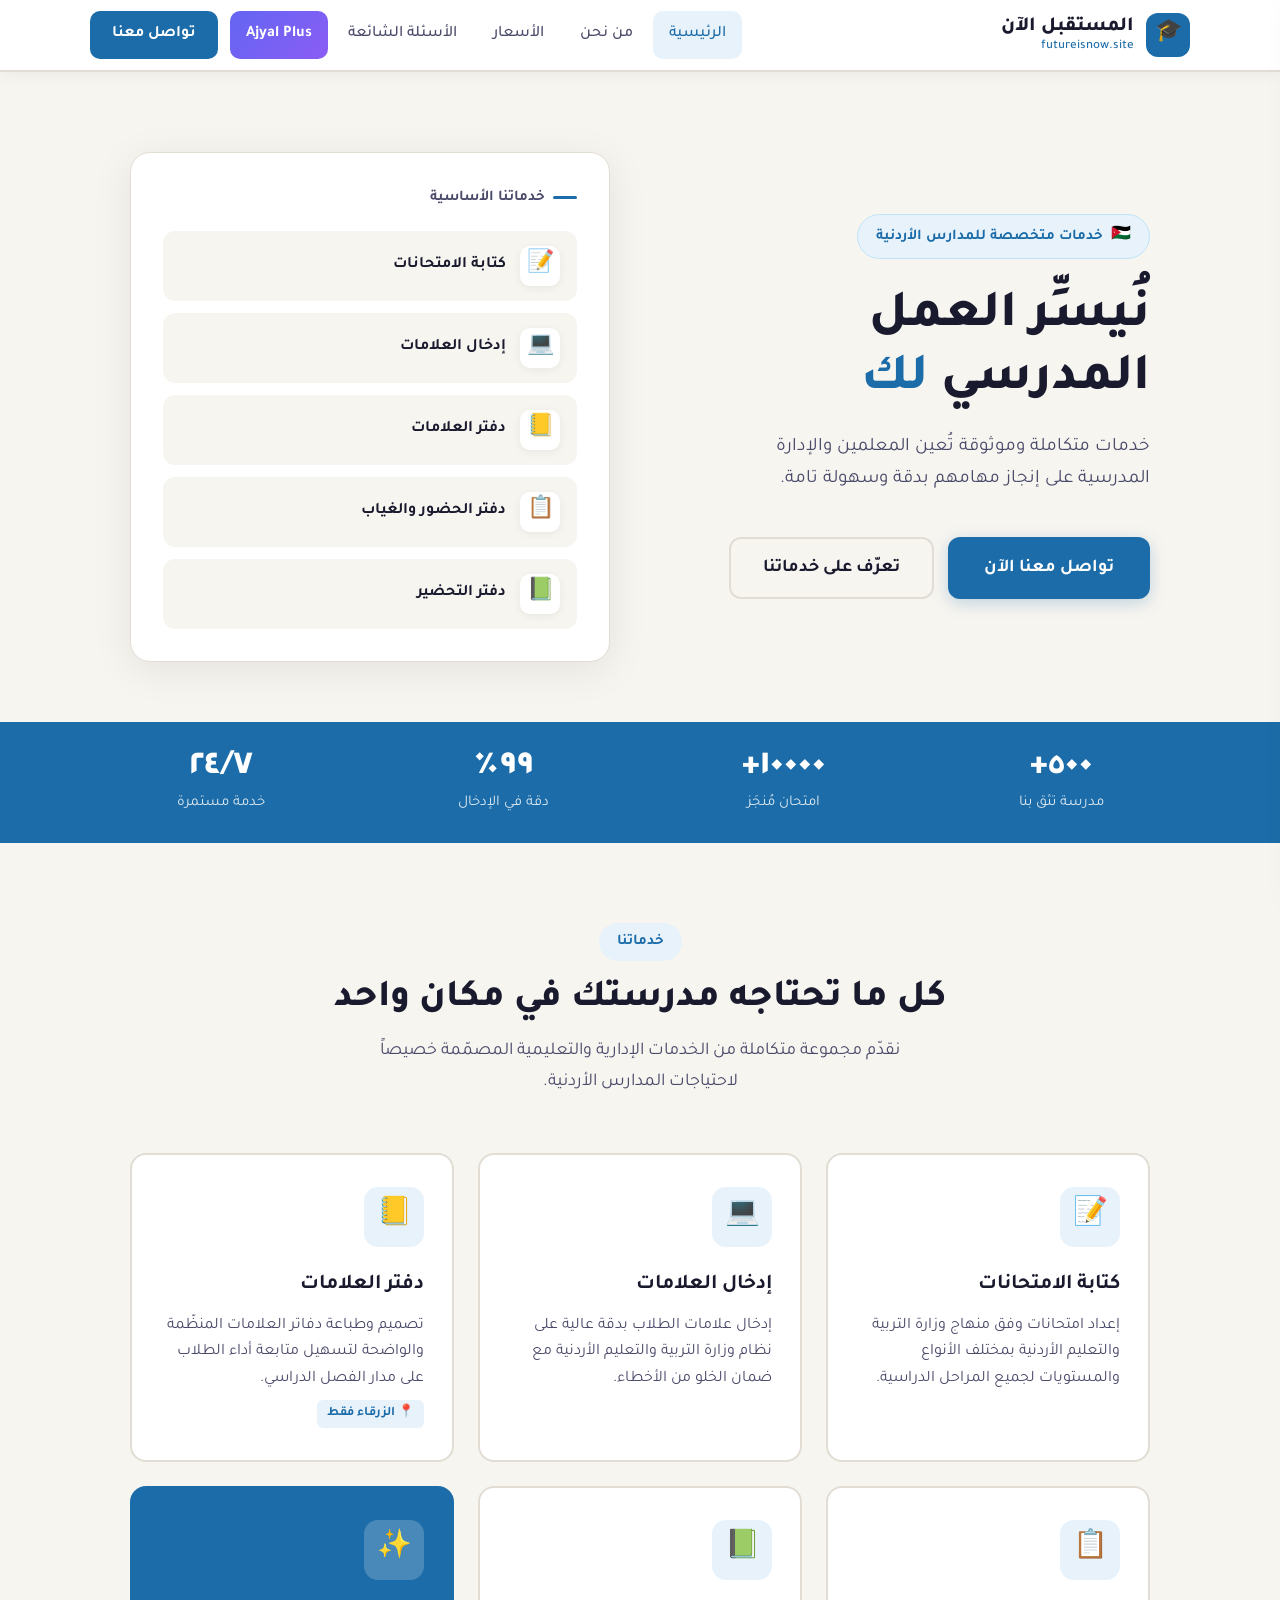
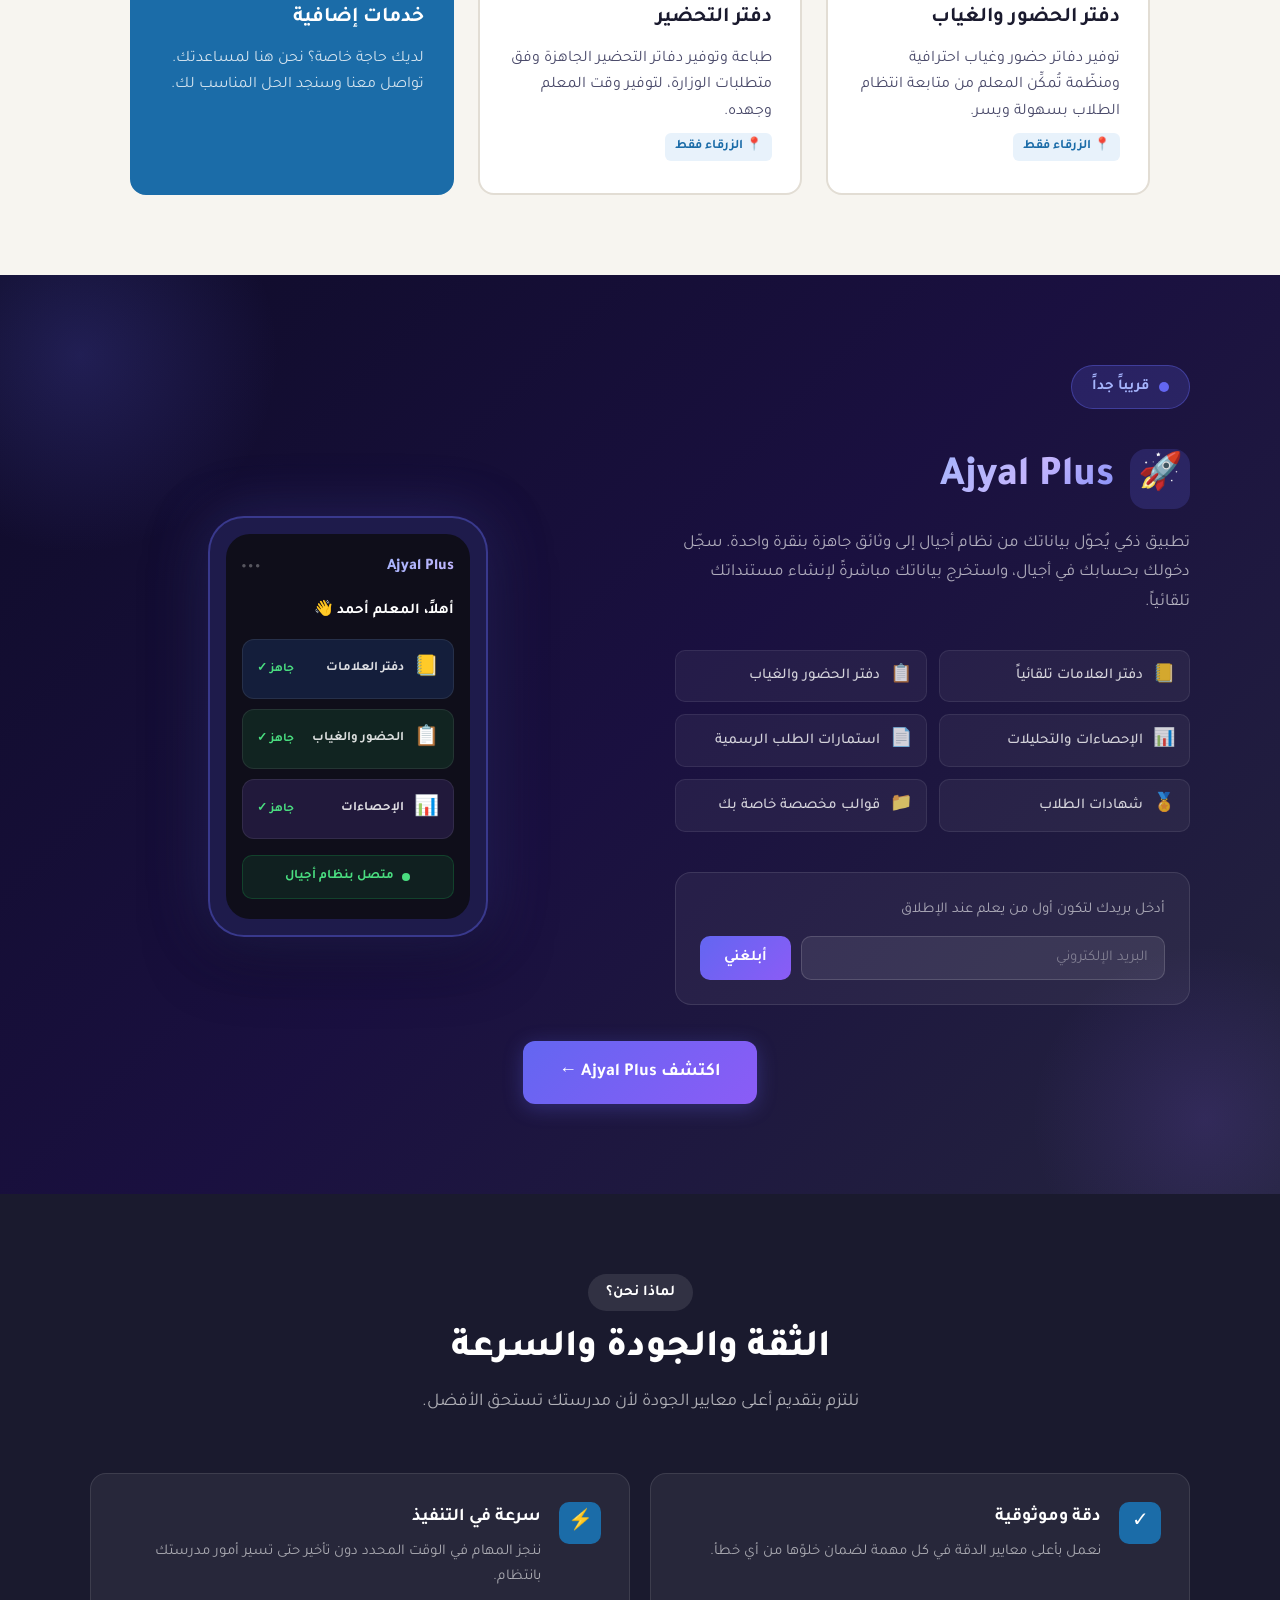
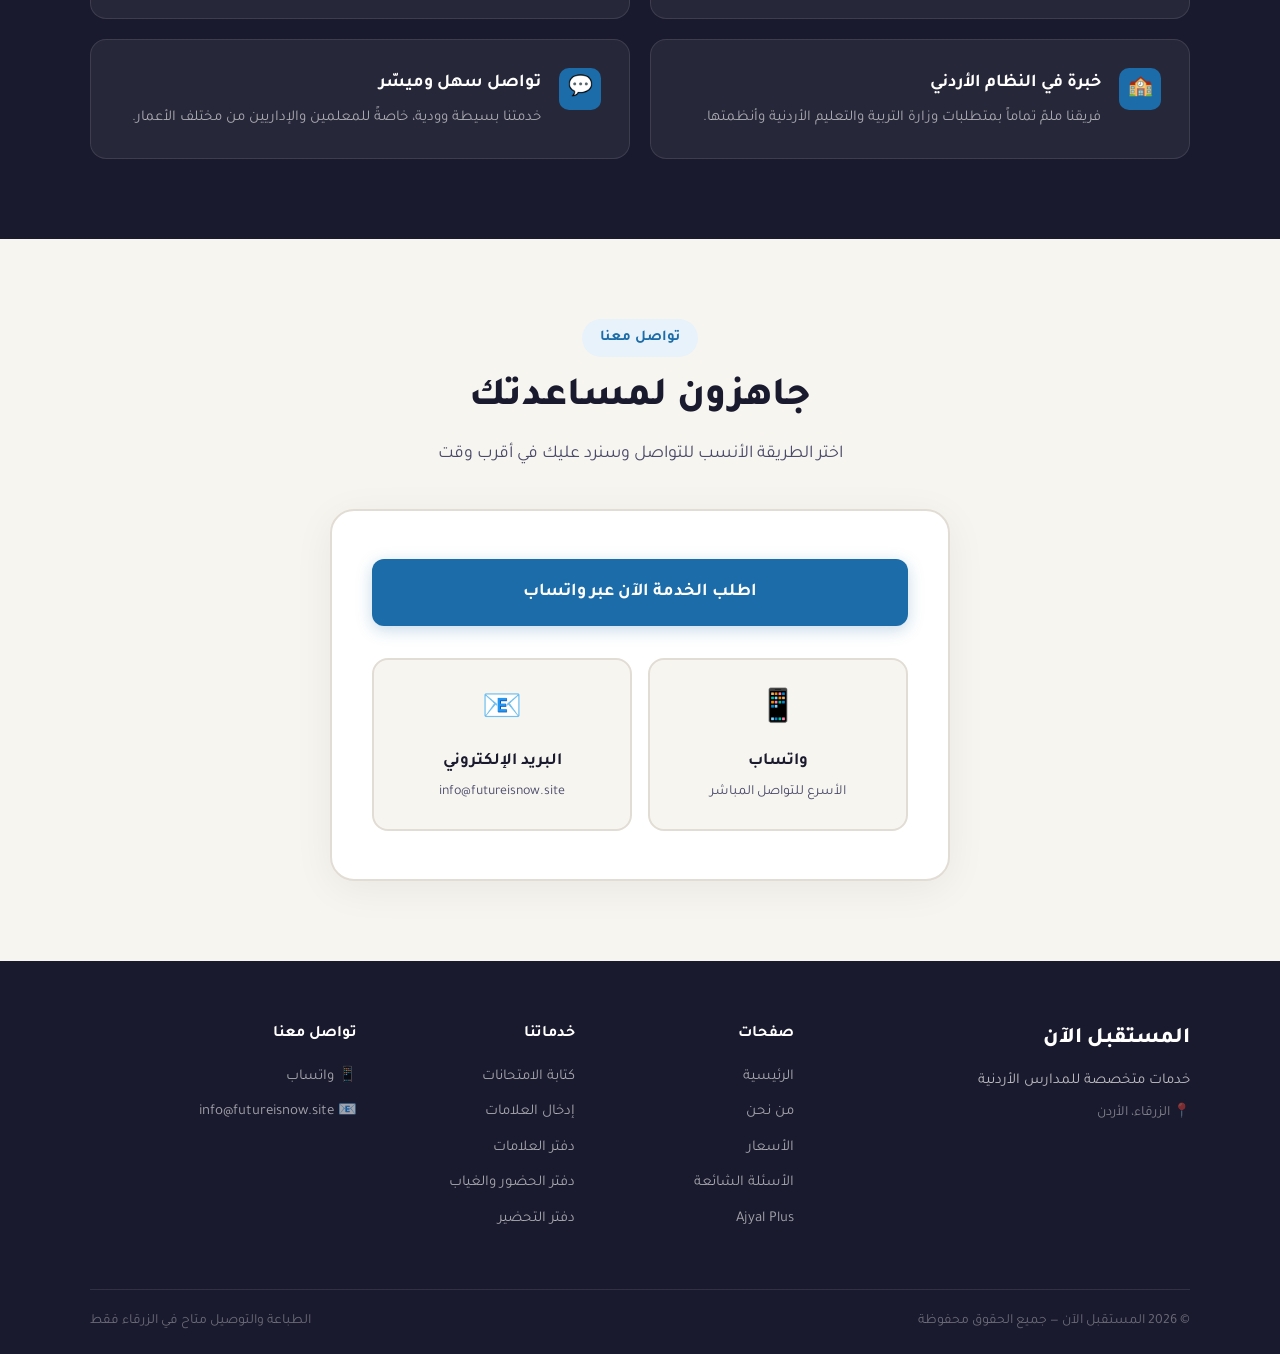
==== commit 2013554f: "made it read values from values.js for development made it read data from values.js it is better for" ====
--- a/index.html
+++ b/index.html
@@ -37,12 +37,7 @@
 
 <!-- STATS -->
 <div class="stats-bar">
-  <div class="stats-inner">
-    <div class="stat-item"><div class="stat-num">٥٠٠+</div><div class="stat-label">مدرسة تثق بنا</div></div>
-    <div class="stat-item"><div class="stat-num">١٠٠٠٠+</div><div class="stat-label">امتحان مُنجَز</div></div>
-    <div class="stat-item"><div class="stat-num">٩٩٪</div><div class="stat-label">دقة في الإدخال</div></div>
-    <div class="stat-item"><div class="stat-num">٢٤/٧</div><div class="stat-label">خدمة مستمرة</div></div>
-  </div>
+  <div class="stats-inner" id="stats-container"></div>
 </div>
 
 <!-- SERVICES -->
@@ -52,38 +47,7 @@
     <h2>كل ما تحتاجه مدرستك في مكان واحد</h2>
     <p class="section-sub">نقدّم مجموعة متكاملة من الخدمات الإدارية والتعليمية المصمّمة خصيصاً لاحتياجات المدارس الأردنية.</p>
   </div>
-  <div class="services-grid">
-    <div class="service-card">
-      <div class="service-icon">📝</div>
-      <h3>كتابة الامتحانات</h3>
-      <p>إعداد امتحانات وفق منهاج وزارة التربية والتعليم الأردنية بمختلف الأنواع والمستويات لجميع المراحل الدراسية.</p>
-    </div>
-    <div class="service-card">
-      <div class="service-icon">💻</div>
-      <h3>إدخال العلامات</h3>
-      <p>إدخال علامات الطلاب بدقة عالية على نظام وزارة التربية والتعليم الأردنية مع ضمان الخلو من الأخطاء.</p>
-    </div>
-    <div class="service-card">
-      <div class="service-icon">📒</div>
-      <h3>دفتر العلامات</h3>
-      <p>تصميم وطباعة دفاتر العلامات المنظّمة والواضحة لتسهيل متابعة أداء الطلاب على مدار الفصل الدراسي.</p>
-    </div>
-    <div class="service-card">
-      <div class="service-icon">📋</div>
-      <h3>دفتر الحضور والغياب</h3>
-      <p>توفير دفاتر حضور وغياب احترافية ومنظّمة تُمكِّن المعلم من متابعة انتظام الطلاب بسهولة ويسر.</p>
-    </div>
-    <div class="service-card">
-      <div class="service-icon">📗</div>
-      <h3>دفتر التحضير</h3>
-      <p>طباعة وتوفير دفاتر التحضير الجاهزة وفق متطلبات الوزارة، لتوفير وقت المعلم وجهده.</p>
-    </div>
-    <div class="service-card" style="background:var(--accent);border-color:var(--accent);">
-      <div class="service-icon" style="background:rgba(255,255,255,0.2);">✨</div>
-      <h3 style="color:white;">خدمات إضافية</h3>
-      <p style="color:rgba(255,255,255,0.8);">لديك حاجة خاصة؟ نحن هنا لمساعدتك. تواصل معنا وسنجد الحل المناسب لك.</p>
-    </div>
-  </div>
+  <div class="services-grid" id="services-container"></div>
 </div>
 
 <!-- AJYAL PLUS TEASER -->
@@ -97,18 +61,11 @@
           <h2 class="ajyal-title">Ajyal Plus</h2>
         </div>
         <p class="ajyal-desc">تطبيق ذكي يُحوّل بياناتك من نظام أجيال إلى وثائق جاهزة بنقرة واحدة. سجّل دخولك بحسابك في أجيال، واستخرج بياناتك مباشرةً لإنشاء مستنداتك تلقائياً.</p>
-        <ul class="ajyal-features">
-          <li><span class="feat-icon">📒</span> دفتر العلامات تلقائياً</li>
-          <li><span class="feat-icon">📋</span> دفتر الحضور والغياب</li>
-          <li><span class="feat-icon">📊</span> إحصاءات ونتائج الطلاب</li>
-          <li><span class="feat-icon">📄</span> استمارات الطلب الرسمية</li>
-          <li><span class="feat-icon">🏅</span> شهادات الطلاب</li>
-          <li><span class="feat-icon">📁</span> قوالب مخصصة خاصة بك</li>
-        </ul>
+        <ul class="ajyal-features" id="ajyal-features-container"></ul>
         <div class="ajyal-notify">
           <p class="notify-label">أدخل بريدك لتكون أول من يعلم عند الإطلاق</p>
           <div class="notify-form">
-            <input type="email" placeholder="البريد الإلكتروني" class="notify-input" />
+            <input type="email" placeholder="البريد الإلكتروني" class="notify-input">
             <button class="notify-btn">أبلغني</button>
           </div>
           <p id="notify-msg" style="display:none;color:#22c55e;font-size:15px;margin-top:10px;">✓ شكراً! سنُبلغك فور الإطلاق.</p>
@@ -146,12 +103,7 @@
       <h2>الثقة والجودة والسرعة</h2>
       <p class="section-sub">نلتزم بتقديم أعلى معايير الجودة لأن مدرستك تستحق الأفضل.</p>
     </div>
-    <div class="why-grid">
-      <div class="why-item"><div class="why-check">✓</div><div class="why-text"><h4>دقة وموثوقية</h4><p>نعمل بأعلى معايير الدقة في كل مهمة لضمان خلوّها من أي خطأ.</p></div></div>
-      <div class="why-item"><div class="why-check">⚡</div><div class="why-text"><h4>سرعة في التنفيذ</h4><p>ننجز المهام في الوقت المحدد دون تأخير حتى تسير أمور مدرستك بانتظام.</p></div></div>
-      <div class="why-item"><div class="why-check">🏫</div><div class="why-text"><h4>خبرة في النظام الأردني</h4><p>فريقنا ملمّ تماماً بمتطلبات وزارة التربية والتعليم الأردنية وأنظمتها.</p></div></div>
-      <div class="why-item"><div class="why-check">💬</div><div class="why-text"><h4>تواصل سهل وميسّر</h4><p>خدمتنا بسيطة وودية، خاصةً للمعلمين والإداريين من مختلف الأعمار.</p></div></div>
-    </div>
+    <div class="why-grid" id="why-container"></div>
   </div>
 </div>
 
@@ -161,14 +113,14 @@
   <h2>جاهزون لمساعدتك</h2>
   <p>اختر الطريقة الأنسب للتواصل وسنرد عليك في أقرب وقت</p>
   <div class="cta-card">
-    <a href="https://wa.me/962XXXXXXXXX" class="btn-primary" style="width:100%;text-align:center;display:block;padding:18px;">اطلب الخدمة الآن عبر واتساب</a>
+    <a href="#" data-contact="whatsapp" class="btn-primary" style="width:100%;text-align:center;display:block;padding:18px;">اطلب الخدمة الآن عبر واتساب</a>
     <div class="contact-options">
-      <a href="https://wa.me/962XXXXXXXXX" class="contact-card">
+      <a href="#" data-contact="whatsapp" class="contact-card">
         <div class="c-icon">📱</div>
         <h4>واتساب</h4>
         <p>الأسرع للتواصل المباشر</p>
       </a>
-      <a href="mailto:info@futureisnow.site" class="contact-card">
+      <a href="#" data-contact="email" class="contact-card">
         <div class="c-icon">📧</div>
         <h4>البريد الإلكتروني</h4>
         <p>info@futureisnow.site</p>
@@ -177,6 +129,7 @@
   </div>
 </div>
 
+<script src="values.js"></script>
 <script src="site.js"></script>
 </body>
 </html>
--- a/style.css
+++ b/style.css
@@ -714,7 +714,7 @@
 .pricing-note p    { margin: 0; line-height: 1.7; }
 .pricing-grid {
   display: grid; grid-template-columns: repeat(3, 1fr);
-  gap: 24px; max-width: 1000px; margin: 0 auto 40px;
+  gap: 24px; max-width: 1100px; margin: 0 auto 40px;
 }
 .pricing-card {
   background: var(--surface); border: 2px solid var(--border); border-radius: 20px;
@@ -891,6 +891,86 @@
   .ap-hero__notify { flex-direction: column; align-items: stretch; }
 }
 
-
-
-active+.service-zarqa-tag {
+  display: inline-block;
+  font-size: 13px;
+  color: var(--accent);
+  background: var(--accent-light);
+  border-radius: 6px;
+  padding: 3px 10px;
+  margin-top: 8px;
+  font-weight: 600;
+}
+.service-card--accent {
+  background: var(--accent);
+  border-color: var(--accent);
+}
+/* ── PRICING: PDF note & complex pricing ─────────────────── */
+.pricing-pdf-note {
+  display: flex;
+  align-items: center;
+  gap: 8px;
+  background: #f0fdf4;
+  border: 1.5px solid #bbf7d0;
+  border-radius: 10px;
+  padding: 10px 14px;
+  font-size: 14px;
+  color: #166534;
+  margin-top: -8px;
+}
+.pricing-pdf-note strong {
+  font-weight: 800;
+  color: #15803d;
+}
+.pricing-card--featured .pricing-pdf-note {
+  background: rgba(187,247,208,0.15);
+  border-color: rgba(187,247,208,0.4);
+  color: #bbf7d0;
+}
+.pricing-card--featured .pricing-pdf-note strong {
+  color: #4ade80;
+}
+.pricing-complex-note {
+  font-size: 13px;
+  color: var(--ink-light);
+  background: var(--bg);
+  border: 1.5px solid var(--border);
+  border-radius: 10px;
+  padding: 9px 13px;
+  line-height: 1.6;
+  margin-top: -8px;
+}
+.price-range-sep {
+  font-size: 28px;
+  font-weight: 400;
+  color: var(--ink-light);
+  margin: 0 2px;
+}
+
+/* ── PDF BANNER (pricing page) ───────────────────────────── */
+.pdf-banner {
+  display: flex;
+  align-items: flex-start;
+  gap: 18px;
+  background: linear-gradient(135deg, #f0fdf4, #dcfce7);
+  border: 2px solid #86efac;
+  border-radius: 18px;
+  padding: 24px 28px;
+  margin-bottom: 20px;
+  max-width: 1100px;
+  margin-left: auto;
+  margin-right: auto;
+}
+.pdf-banner__icon { font-size: 36px; flex-shrink: 0; }
+.pdf-banner h4    { font-size: 19px; color: #14532d; margin-bottom: 6px; }
+.pdf-banner p     { font-size: 15px; color: #166534; line-height: 1.7; margin: 0; }
+.pdf-banner strong { font-weight: 800; }
+@media (max-width: 768px) {
+  .pdf-banner { flex-direction: column; padding: 20px; }
+}
+
+/* PDF note — formula variant (no bold price, slightly different label) */
+.pricing-pdf-note--formula {
+  font-size: 13px;
+  line-height: 1.5;
+}
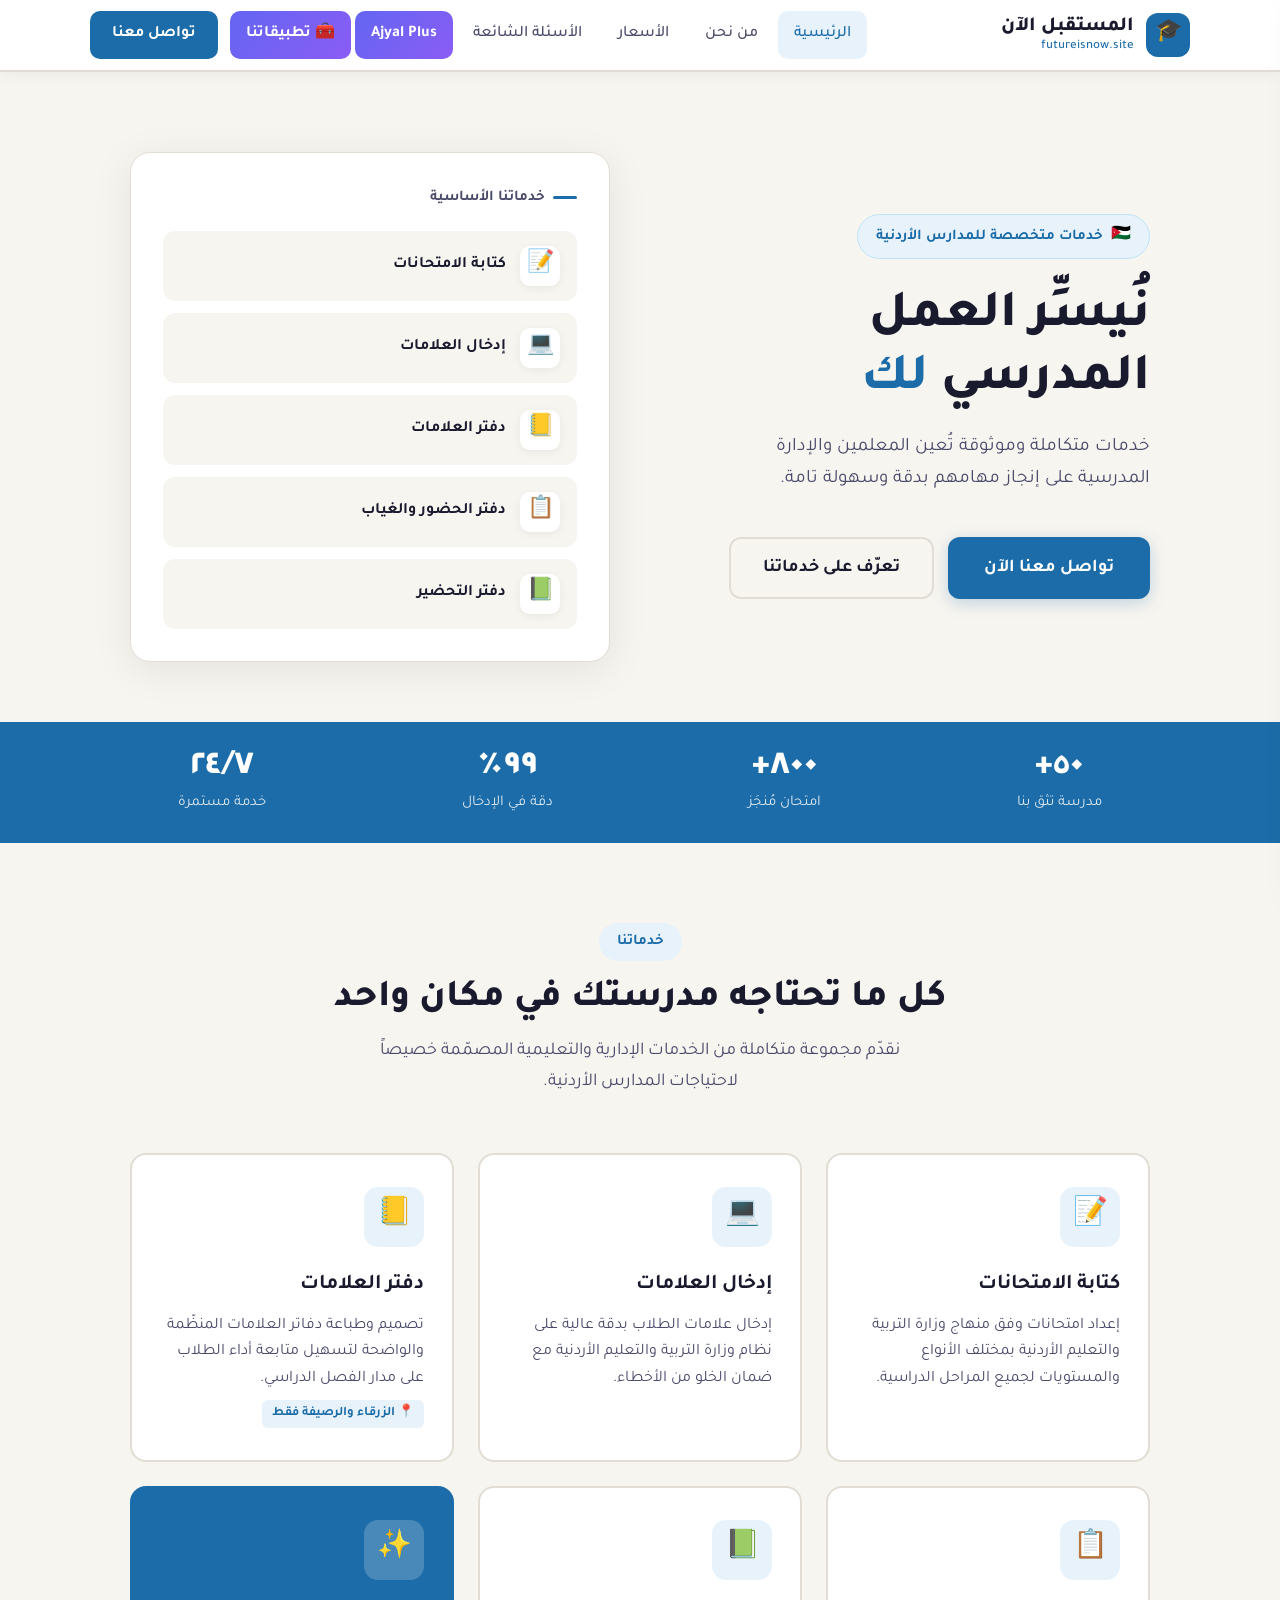
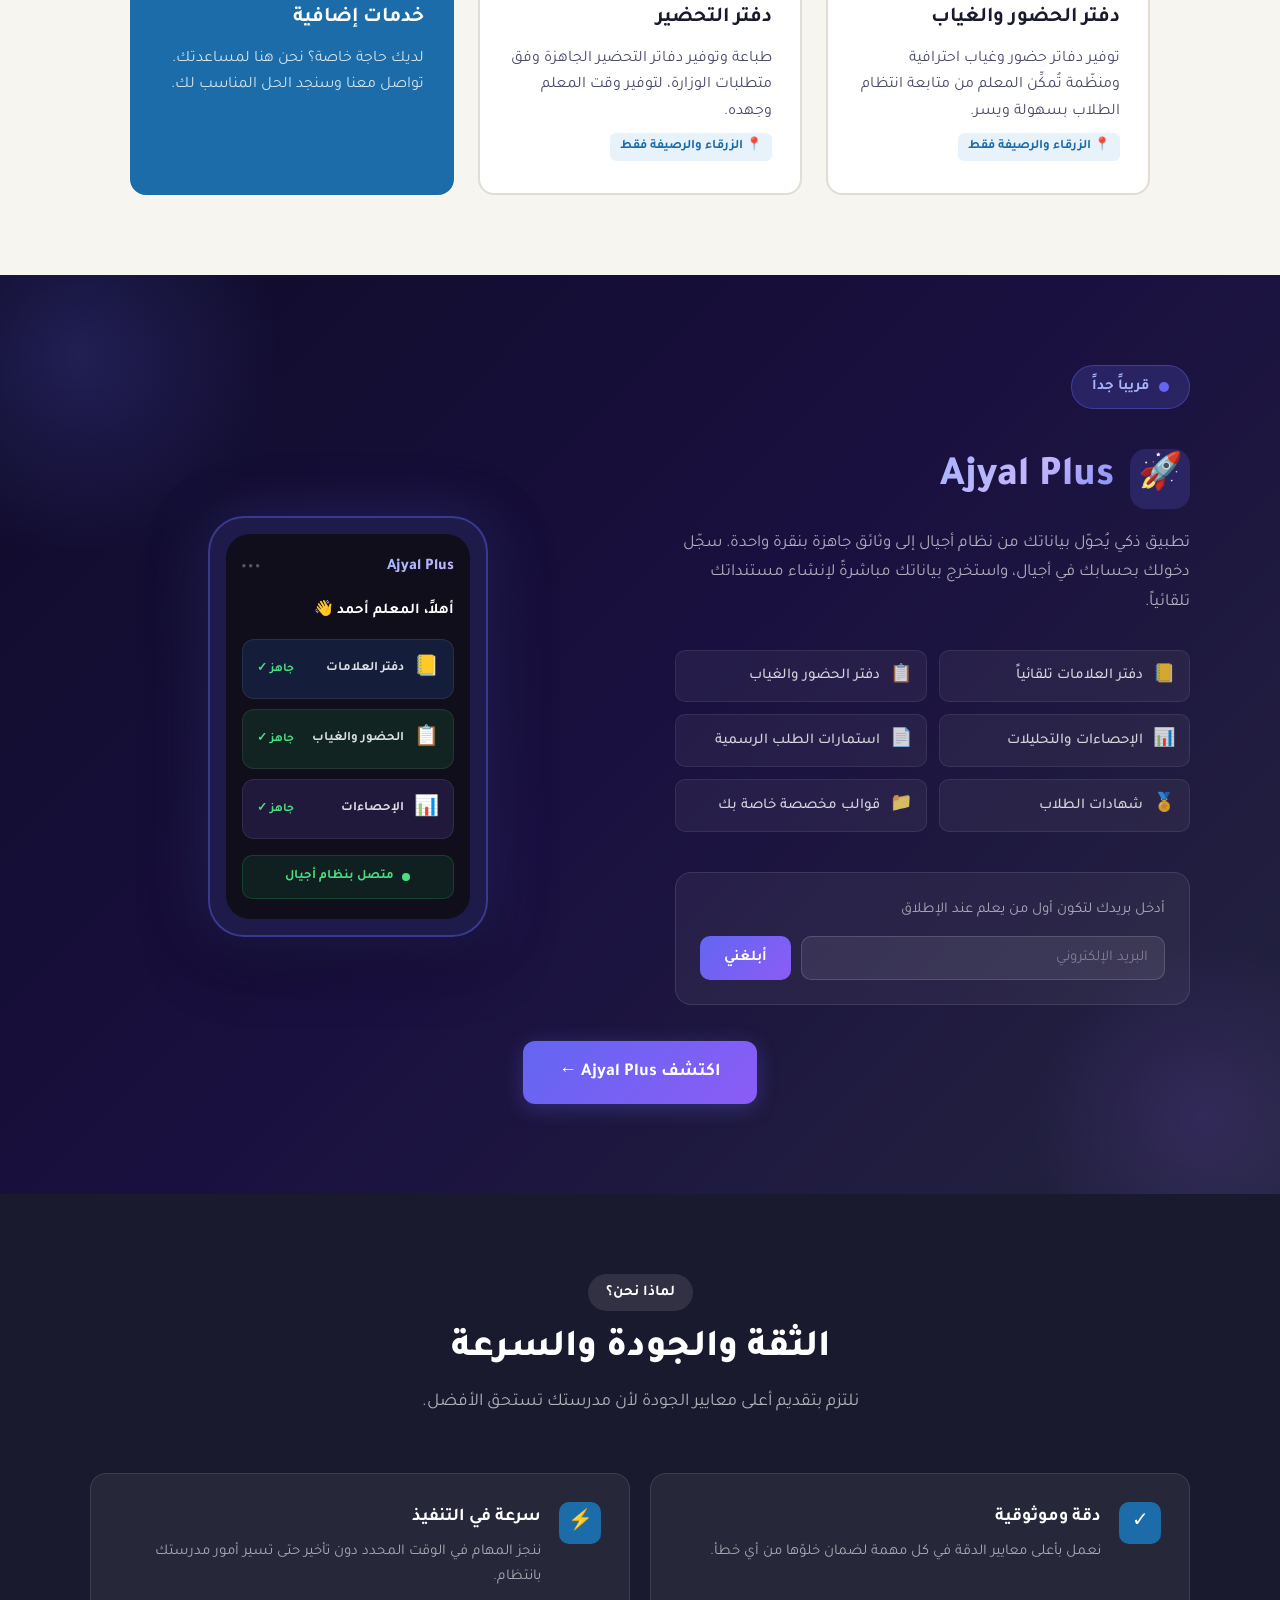
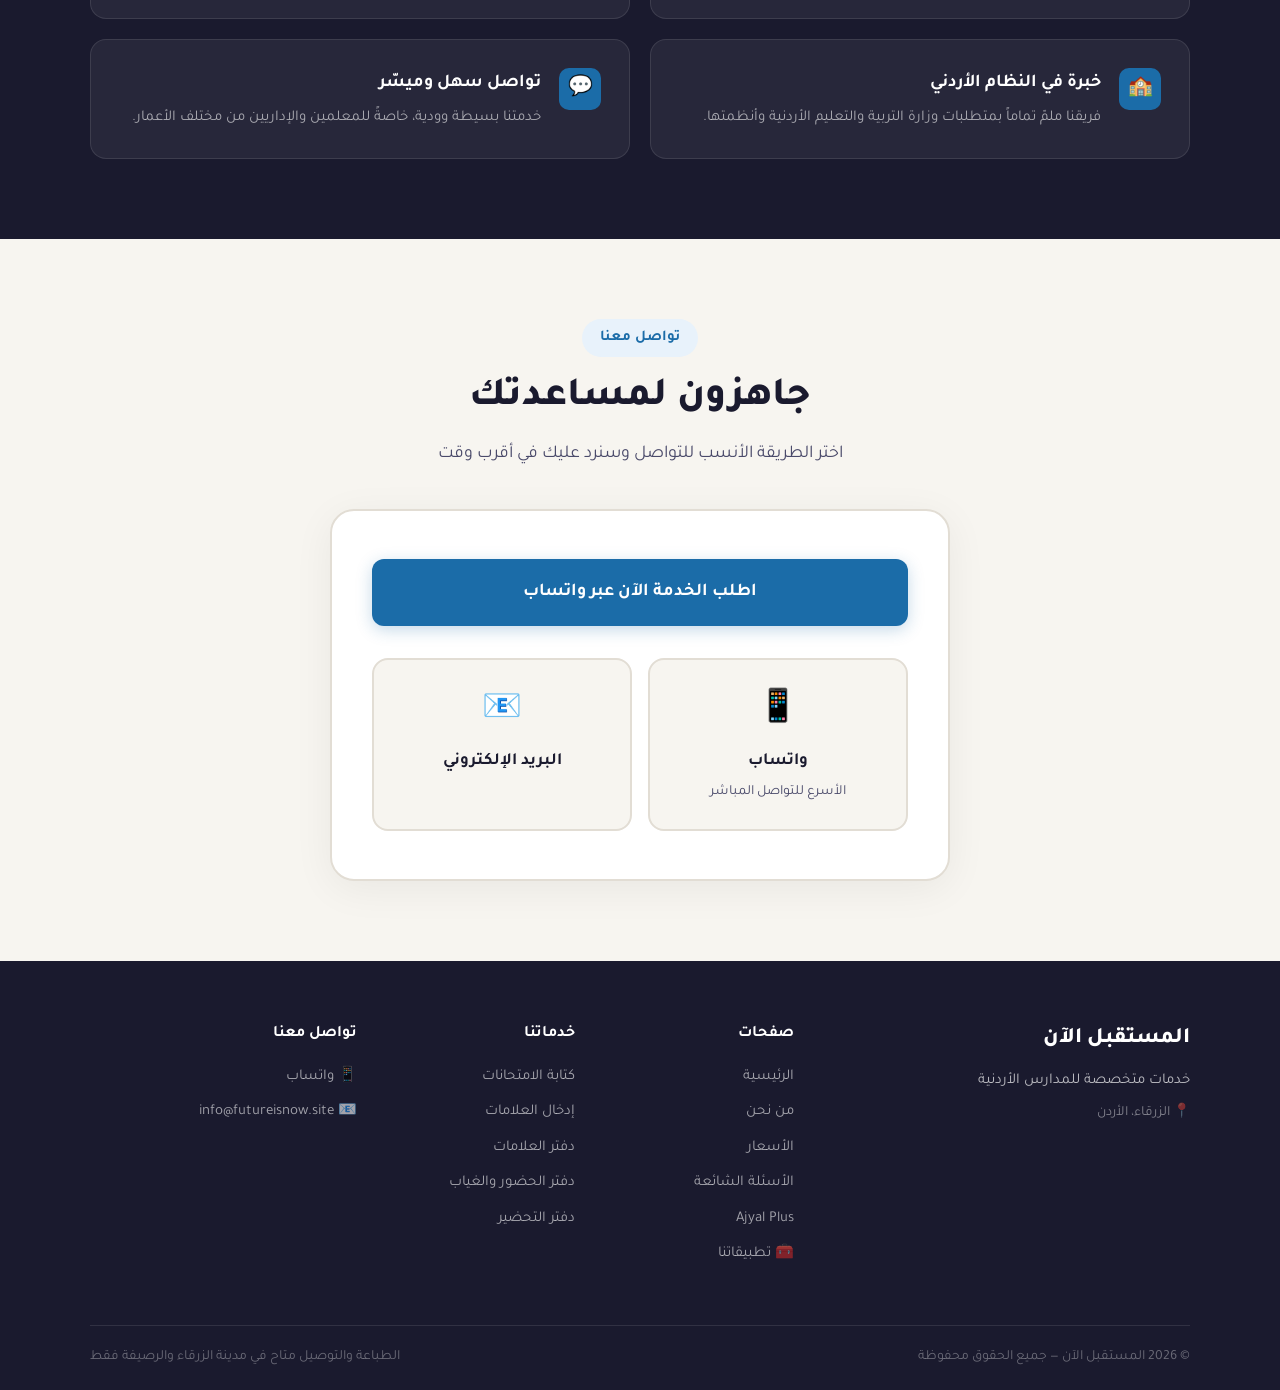
==== commit 8ab08ed1: "made some changes to the look of it and add two new web apps" ====
--- a/index.html
+++ b/index.html
@@ -123,7 +123,7 @@
       <a href="#" data-contact="email" class="contact-card">
         <div class="c-icon">📧</div>
         <h4>البريد الإلكتروني</h4>
-        <p>info@futureisnow.site</p>
+        <!-- <p><span class="__cf_email__" data-cfemail="f79e999198b79182838285929e84999880d9849e8392">[email&#160;protected]</span></p> -->
       </a>
     </div>
   </div>
--- a/style.css
+++ b/style.css
@@ -830,6 +830,147 @@
 .notify-input--dark { color: white; }
 
 /* ════════════════════════════════════════════════════════════
+   APPS PAGE
+   ════════════════════════════════════════════════════════════ */
+.apps-grid {
+  display: flex;
+  flex-direction: column;
+  gap: 40px;
+  max-width: 900px;
+  margin: 0 auto;
+}
+
+.app-card {
+  border: 1.5px solid;
+  border-radius: 24px;
+  padding: 40px 44px;
+  position: relative;
+  overflow: hidden;
+  transition: transform 0.2s, box-shadow 0.2s;
+}
+.app-card:hover {
+  transform: translateY(-3px);
+  box-shadow: 0 20px 60px rgba(0,0,0,0.35);
+}
+.app-card::before {
+  content: '';
+  position: absolute;
+  inset: 0;
+  background: linear-gradient(180deg, rgba(255,255,255,0.03) 0%, transparent 60%);
+  pointer-events: none;
+}
+
+.app-card__header {
+  display: flex;
+  align-items: flex-start;
+  gap: 20px;
+  margin-bottom: 20px;
+}
+.app-card__icon {
+  width: 64px; height: 64px;
+  border-radius: 16px;
+  display: flex; align-items: center; justify-content: center;
+  font-size: 30px;
+  flex-shrink: 0;
+}
+.app-card__meta { flex: 1; }
+.app-card__name {
+  font-size: 28px;
+  font-weight: 800;
+  margin: 0 0 4px;
+  line-height: 1.1;
+}
+.app-card__tagline {
+  font-size: 15px;
+  margin: 0;
+  line-height: 1.5;
+}
+.app-card__status {
+  font-size: 12px;
+  font-weight: 700;
+  padding: 3px 12px;
+  border-radius: 50px;
+  border: 1.5px solid;
+  white-space: nowrap;
+}
+.app-card__desc {
+  font-size: 16px;
+  line-height: 1.8;
+  margin-bottom: 20px;
+}
+.app-card__tags {
+  display: flex;
+  flex-wrap: wrap;
+  gap: 8px;
+  margin-bottom: 22px;
+}
+.app-card__tag {
+  font-size: 13px;
+  font-weight: 700;
+  padding: 4px 12px;
+  border-radius: 50px;
+}
+.app-card__features {
+  list-style: none;
+  display: grid;
+  grid-template-columns: 1fr 1fr;
+  gap: 8px 24px;
+  margin-bottom: 28px;
+}
+.app-card__features li {
+  font-size: 14px;
+  display: flex;
+  align-items: flex-start;
+  gap: 7px;
+  line-height: 1.5;
+}
+.app-card__actions {
+  display: flex;
+  gap: 12px;
+  flex-wrap: wrap;
+  align-items: center;
+}
+.app-card__btn {
+  display: inline-block;
+  padding: 13px 28px;
+  border-radius: 12px;
+  font-size: 16px;
+  font-weight: 700;
+  transition: all 0.2s;
+  font-family: 'Tajawal', sans-serif;
+  text-decoration: none;
+  cursor: pointer;
+}
+.app-card__btn--primary {
+  box-shadow: 0 4px 20px rgba(0,0,0,0.3);
+}
+.app-card__btn--primary:hover {
+  opacity: 0.88;
+  transform: translateY(-2px);
+}
+.app-card__btn--dl {
+  background: transparent;
+  border: 1.5px solid;
+}
+.app-card__btn--dl:hover {
+  opacity: 0.8;
+}
+.app-card__btn--soon {
+  background: transparent;
+  border: 1.5px dashed;
+  font-size: 14px;
+  opacity: 0.7;
+  cursor: default;
+  padding: 11px 20px;
+}
+
+@media (max-width: 768px) {
+  .app-card { padding: 28px 24px; }
+  .app-card__features { grid-template-columns: 1fr; }
+  .app-card__name { font-size: 22px; }
+}
+
+/* ════════════════════════════════════════════════════════════
    RESPONSIVE
    ════════════════════════════════════════════════════════════ */
 @media (max-width: 768px) {
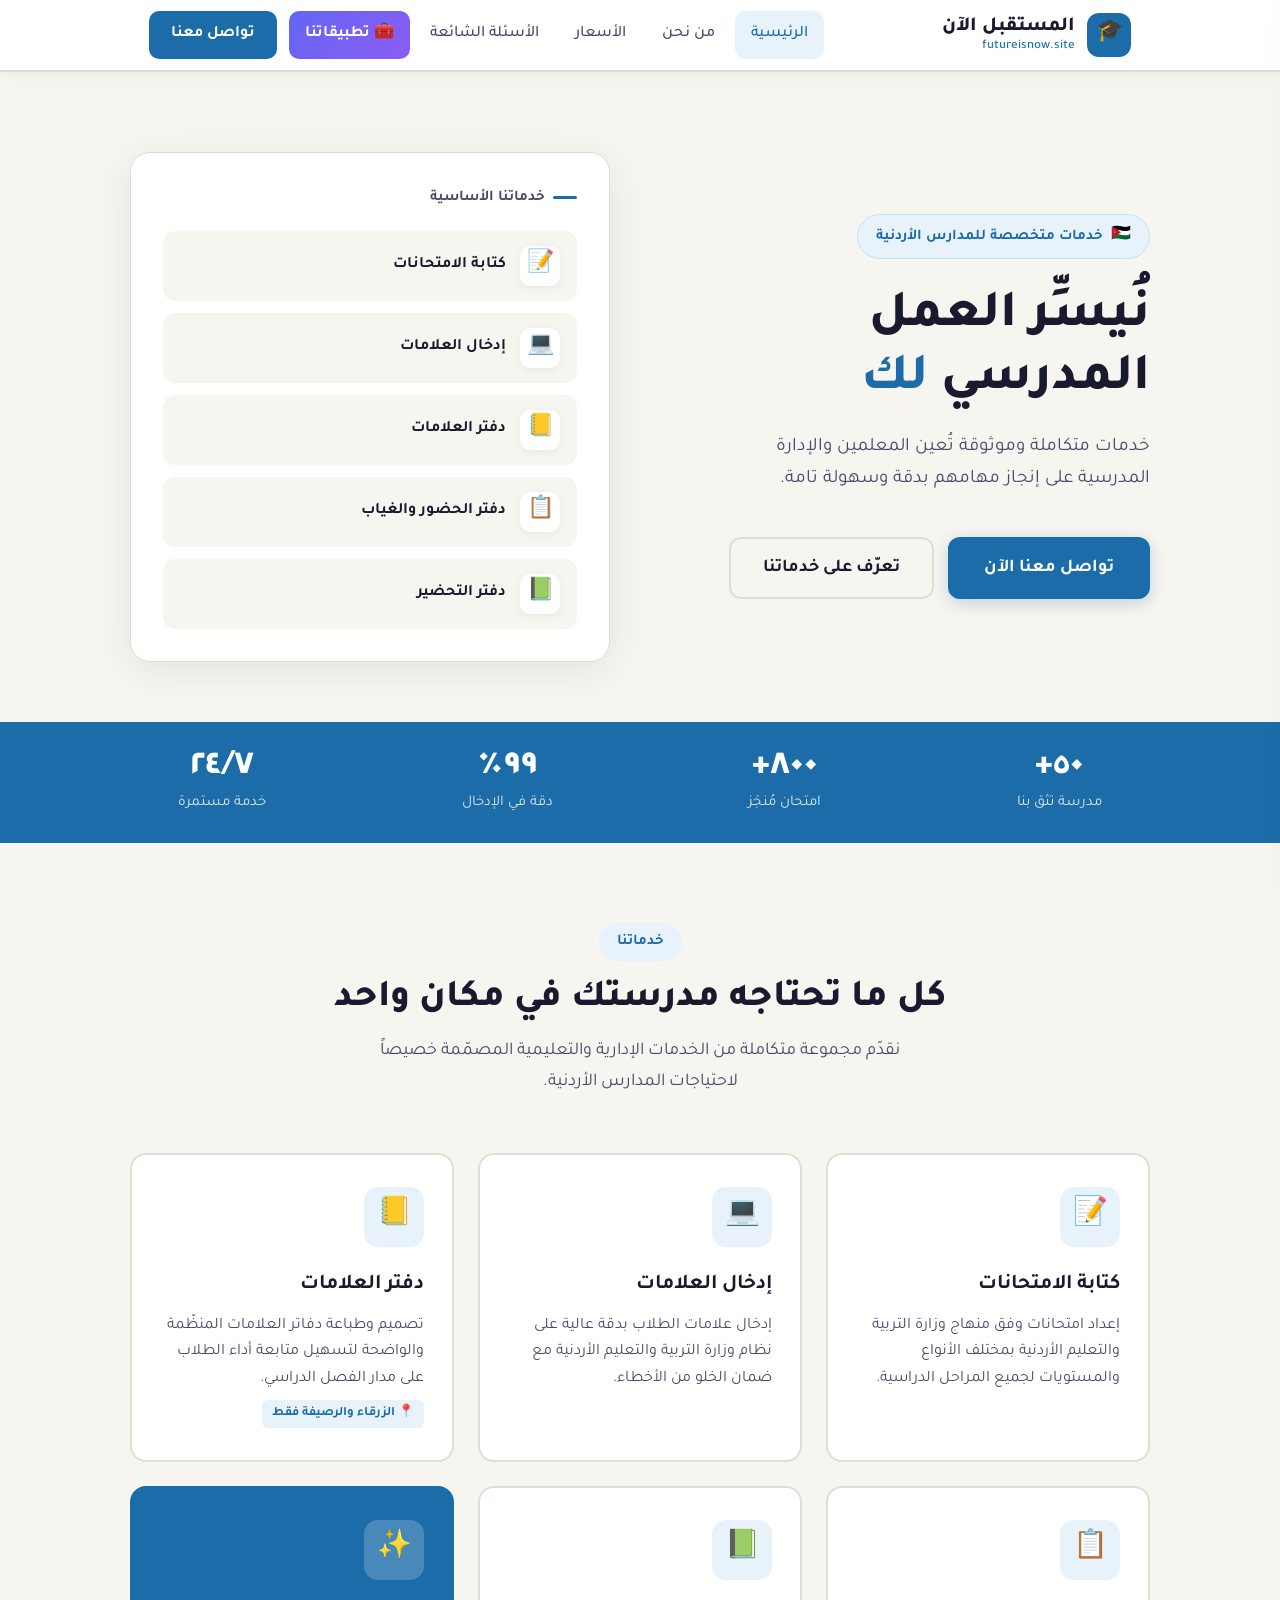
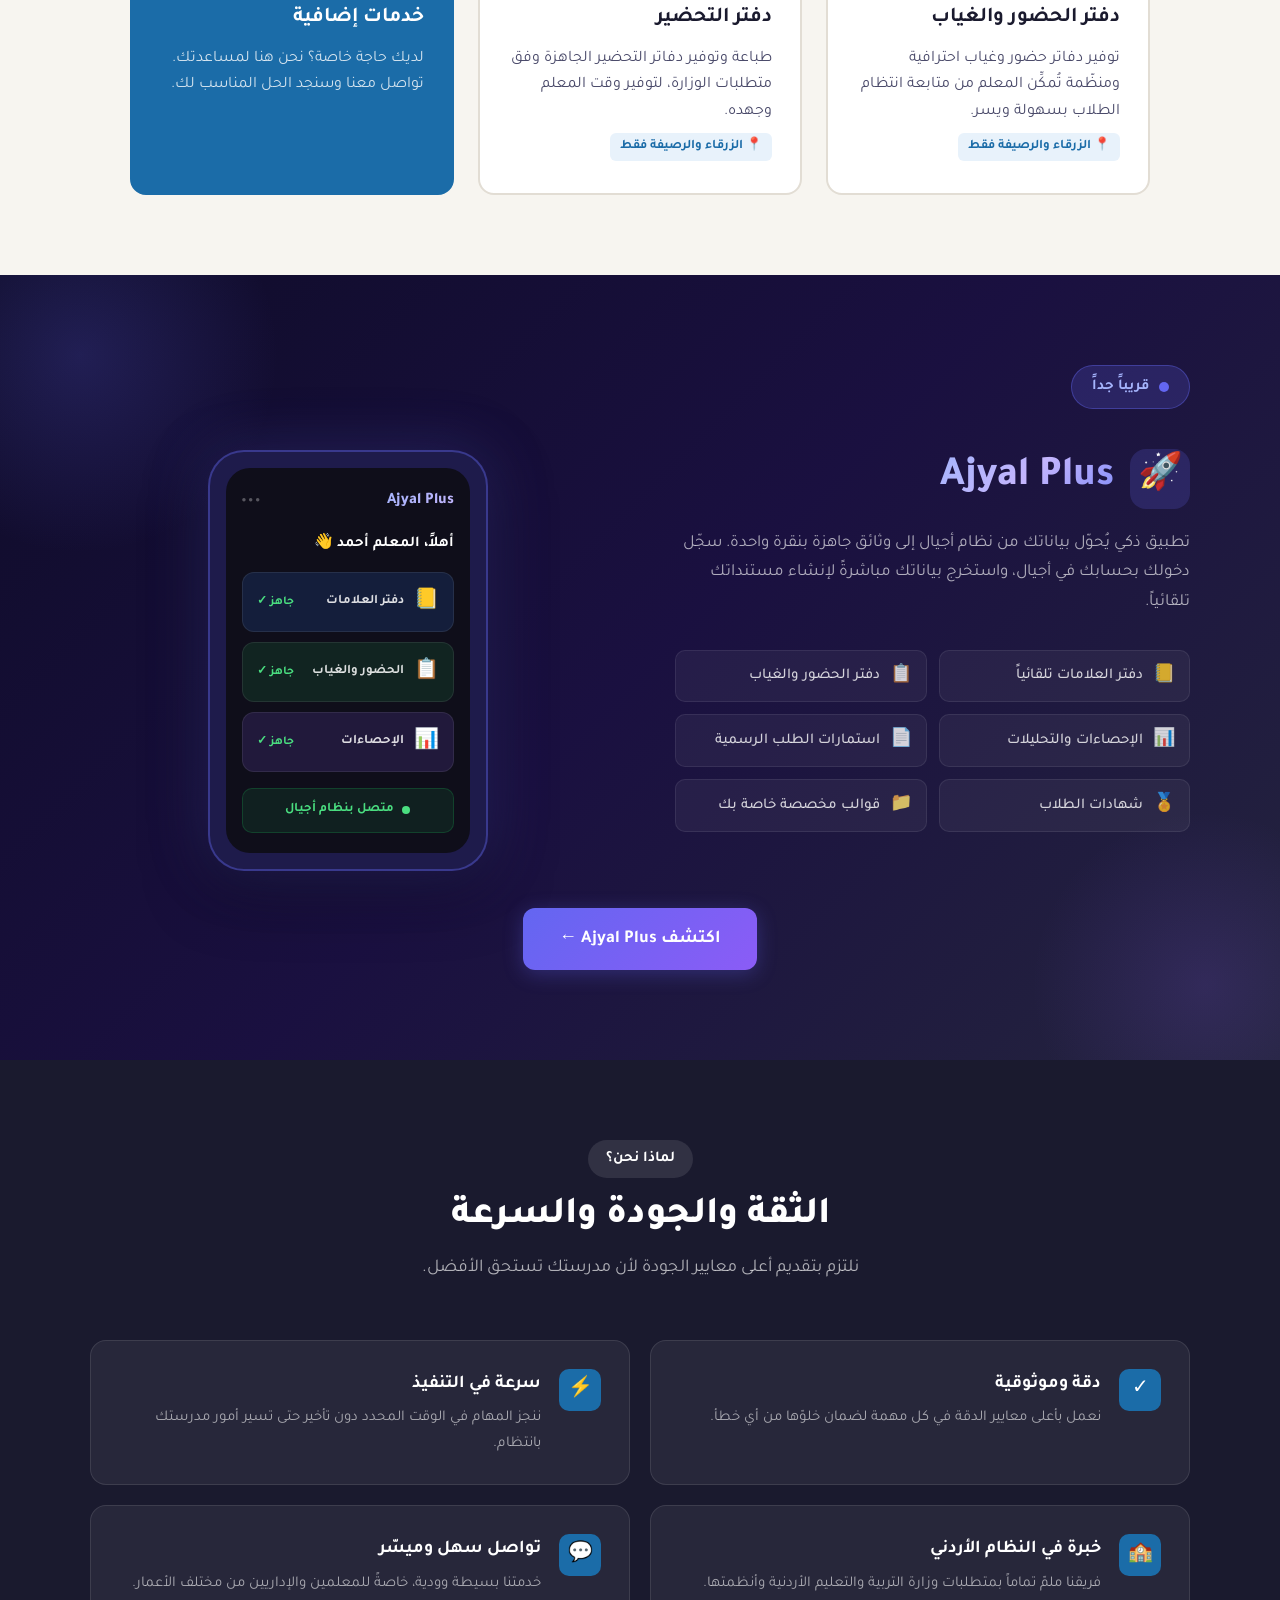
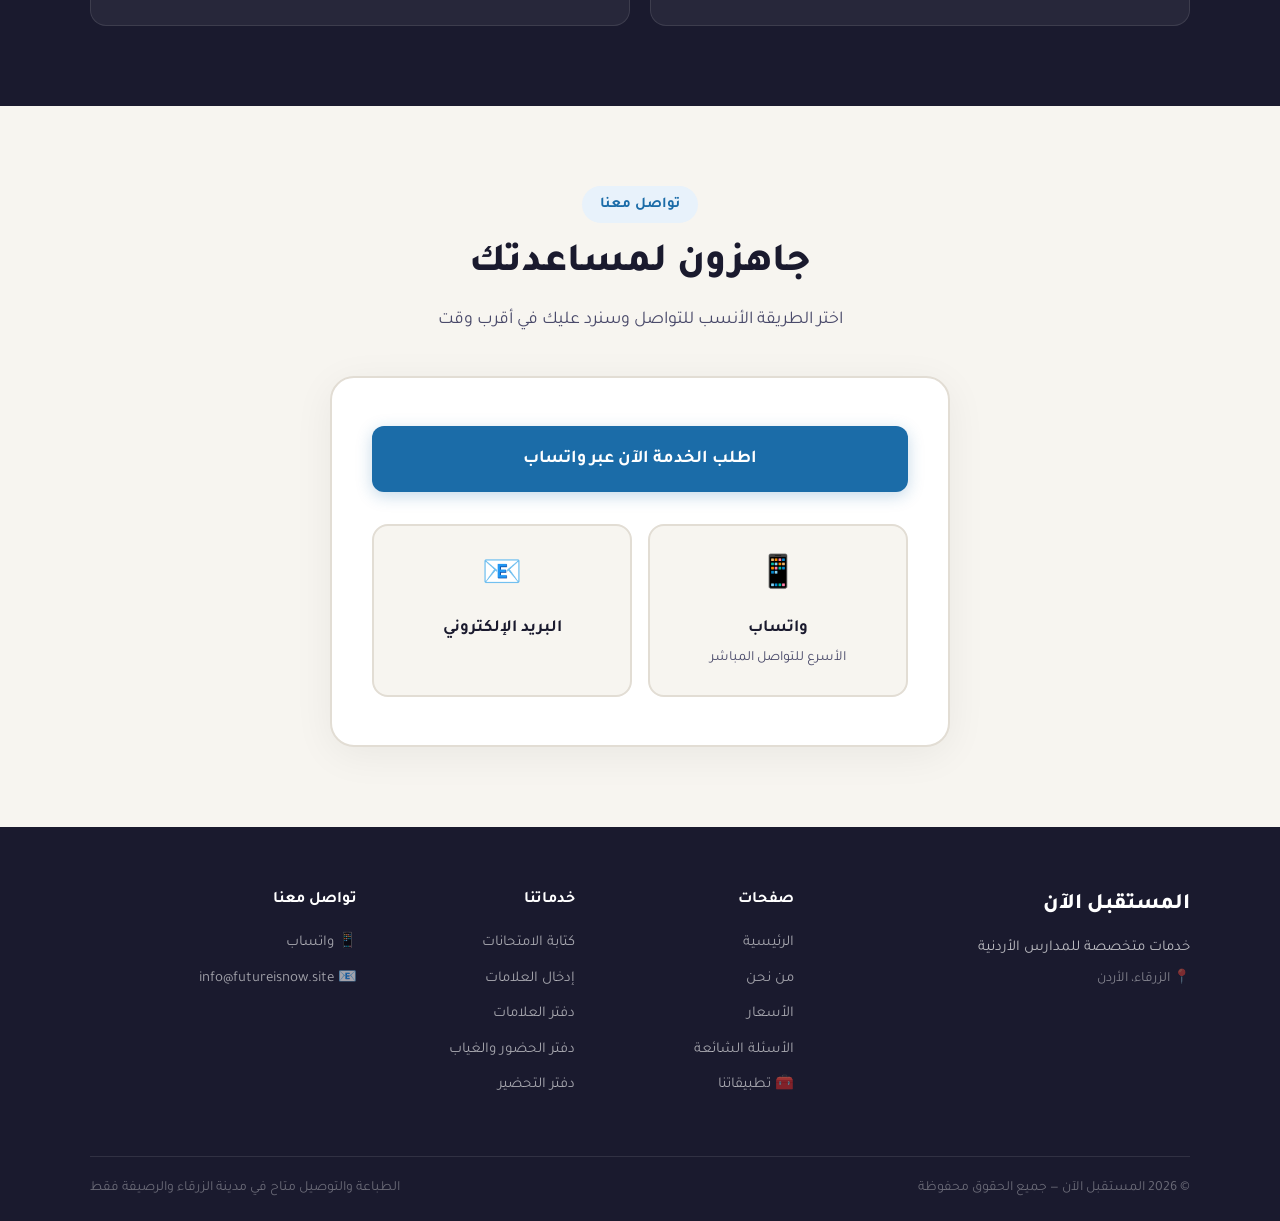
==== commit b65d1c5e: "removed ajyalplus html page and made a general page called app.html" ====
--- a/index.html
+++ b/index.html
@@ -62,6 +62,7 @@
         </div>
         <p class="ajyal-desc">تطبيق ذكي يُحوّل بياناتك من نظام أجيال إلى وثائق جاهزة بنقرة واحدة. سجّل دخولك بحسابك في أجيال، واستخرج بياناتك مباشرةً لإنشاء مستنداتك تلقائياً.</p>
         <ul class="ajyal-features" id="ajyal-features-container"></ul>
+        <!--
         <div class="ajyal-notify">
           <p class="notify-label">أدخل بريدك لتكون أول من يعلم عند الإطلاق</p>
           <div class="notify-form">
@@ -70,6 +71,7 @@
           </div>
           <p id="notify-msg" style="display:none;color:#22c55e;font-size:15px;margin-top:10px;">✓ شكراً! سنُبلغك فور الإطلاق.</p>
         </div>
+        -->
       </div>
       <div class="ajyal-mockup">
         <div class="phone-frame">
@@ -90,7 +92,7 @@
       </div>
     </div>
     <div style="text-align:center;margin-top:36px;">
-      <a href="ajyal-plus.html" class="btn-primary" style="background:linear-gradient(135deg,#6366f1,#8b5cf6);box-shadow:0 4px 20px rgba(99,102,241,0.3);">اكتشف Ajyal Plus ←</a>
+      <a href="app.html?id=ajyal-plus" class="btn-primary" style="background:linear-gradient(135deg,#6366f1,#8b5cf6);box-shadow:0 4px 20px rgba(99,102,241,0.3);">اكتشف Ajyal Plus ←</a>
     </div>
   </div>
 </div>
--- a/style.css
+++ b/style.css
@@ -154,7 +154,7 @@
   height: 100%;
   display: flex;
   align-items: center;
-  justify-content: space-between;
+  justify-content: space-around;
 }
 .site-nav__logo {
   display: flex;
@@ -1114,4 +1114,45 @@
 .pricing-pdf-note--formula {
   font-size: 13px;
   line-height: 1.5;
+}
+
+.app-card__btn--more {
+  background: transparent;
+  border: 1.5px solid;
+  font-size: 15px;
+  padding: 10px 22px;
+}
+.app-card__btn--more:hover { opacity: 0.8; }
+
+
+/* ── APP DETAIL HERO (app.html) ──────────────────────────── */
+.app-detail-hero {
+  padding: 90px 40px 60px;
+  text-align: center;
+  position: relative;
+  overflow: hidden;
+  min-height: 480px;
+  display: flex;
+  flex-direction: column;
+  align-items: center;
+  justify-content: center;
+}
+.app-detail-hero__inner   { position: relative; z-index: 1; max-width: 680px; margin: 0 auto; }
+.app-detail-hero__badge   { 
+  display: inline-flex; align-items: center; gap: 10px;
+  background: rgba(99,102,241,0.2); border: 1.5px solid rgba(99,102,241,0.4);
+  border-radius: 50px; padding: 8px 20px; color: #a5b4fc;
+  font-size: 15px; font-weight: 700; margin-bottom: 28px; 
+}
+.app-detail-hero__logo-row{ display: flex; align-items: center; justify-content: center; gap: 16px; margin-bottom: 20px; }
+.app-detail-hero__icon    { font-size: 52px; }
+.app-detail-hero__title   { font-size: 58px; font-weight: 800; margin: 0; }
+.app-detail-hero__sub     { color: rgba(255,255,255,0.7); font-size: 19px; line-height: 1.75; margin-bottom: 36px; }
+
+/* .app-detail-section { wrapper for dark-background sections  } */
+
+@media (max-width: 768px) {
+  .app-detail-hero { padding: 70px 20px 50px; }
+  .app-detail-hero__title { font-size: 38px; }
+  .app-detail-section { padding: 60px 20px !important; }
 }
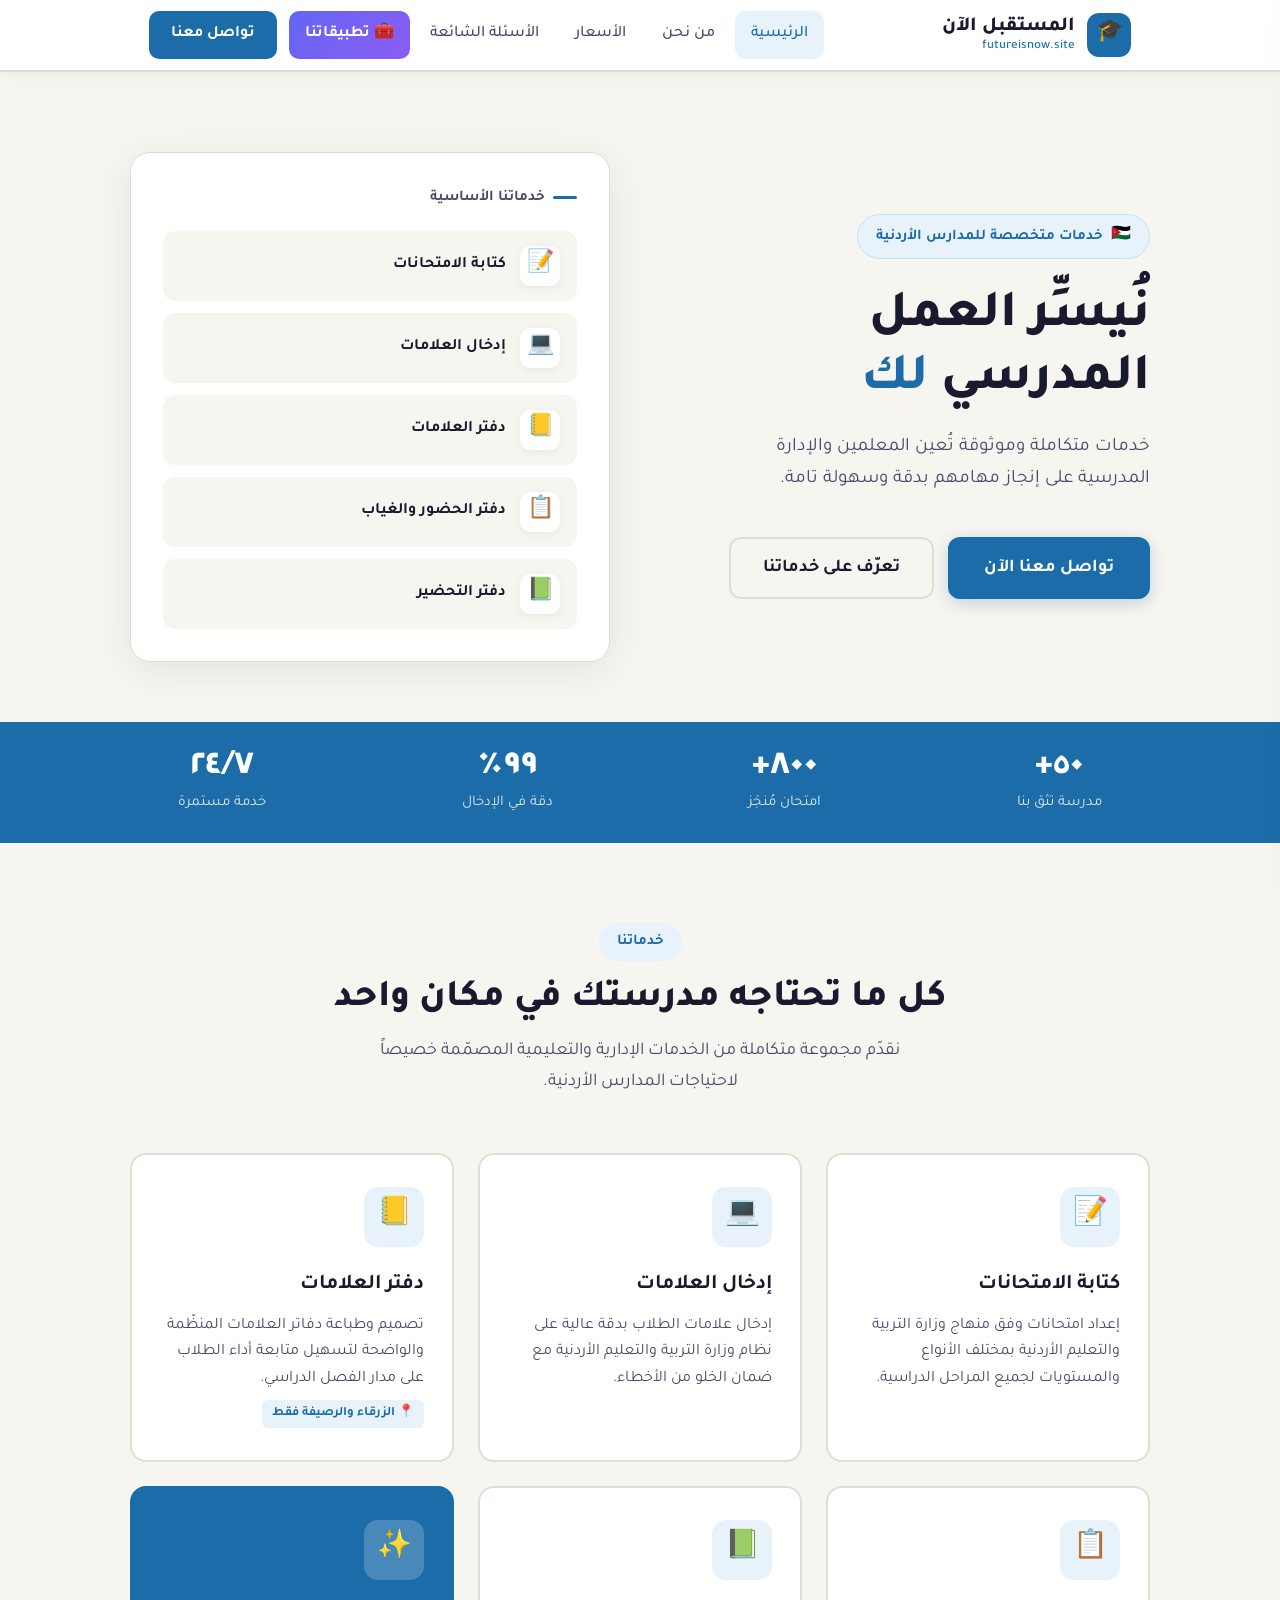
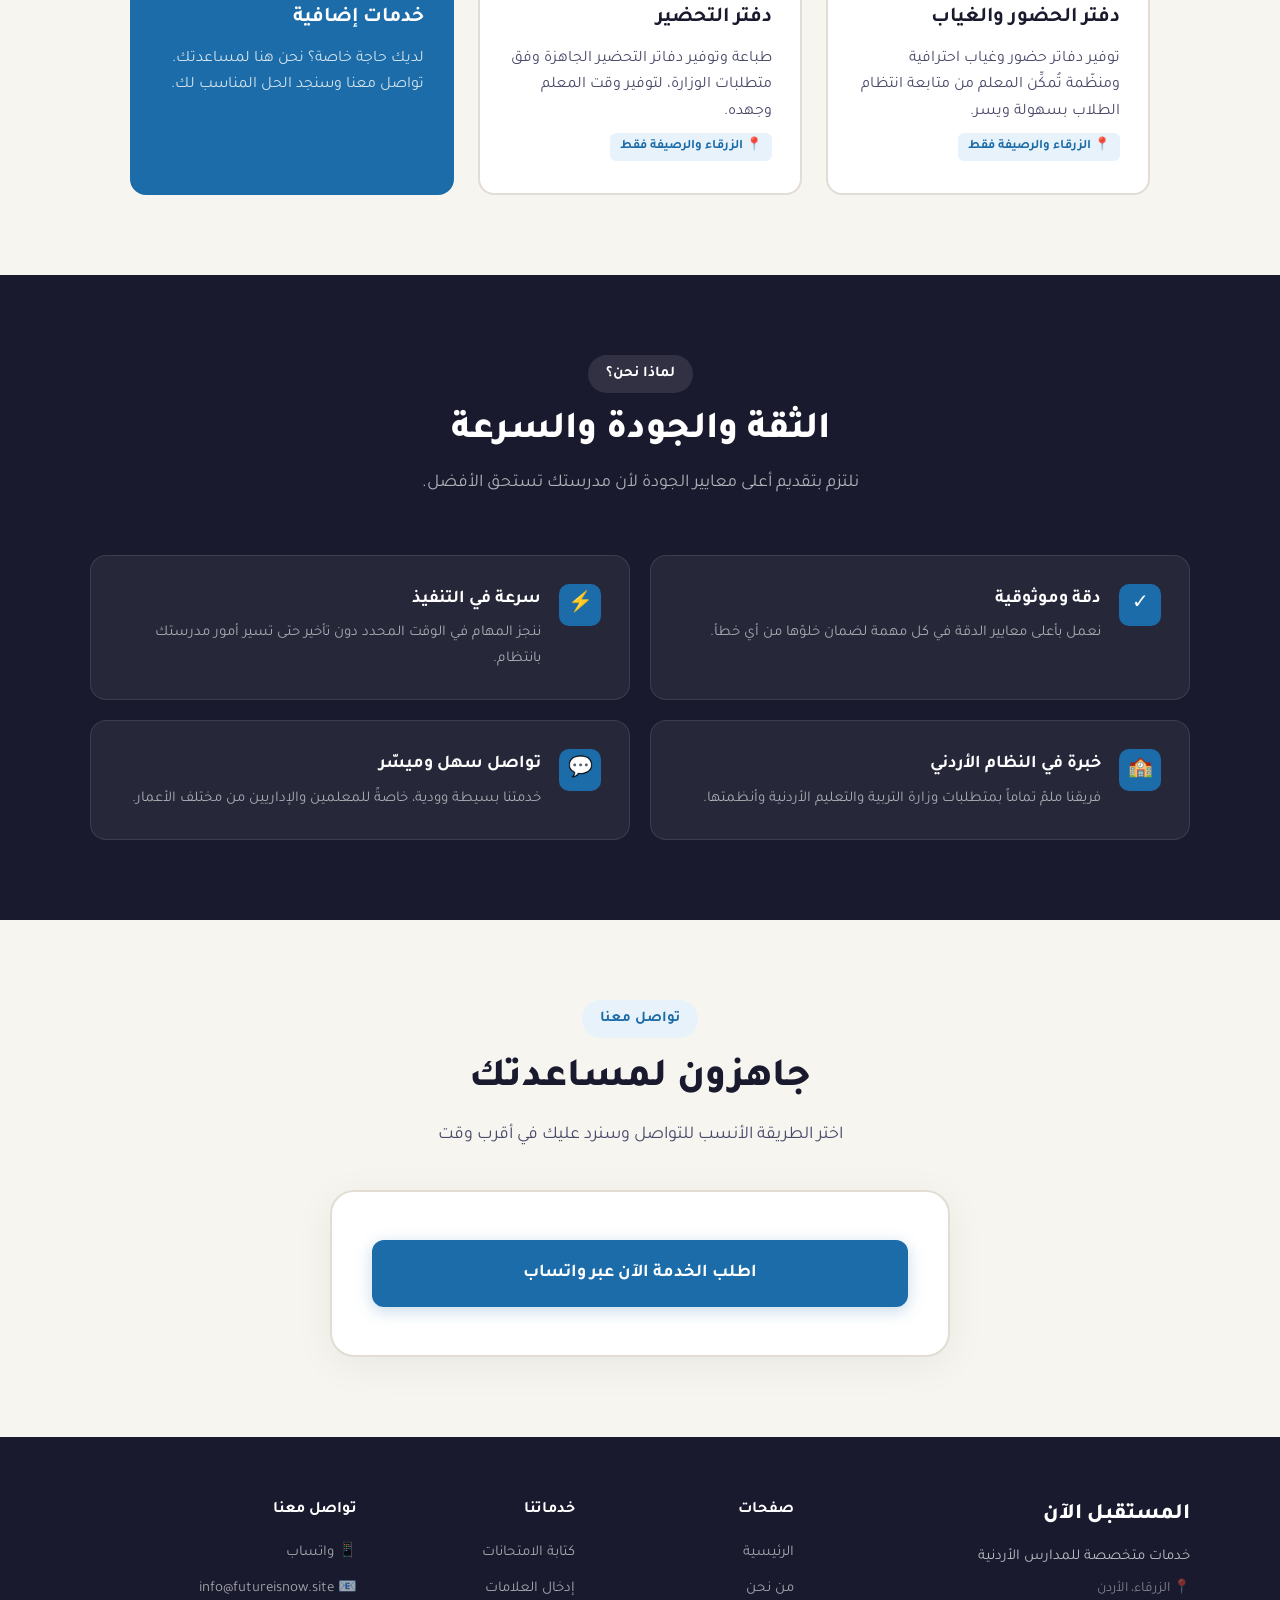
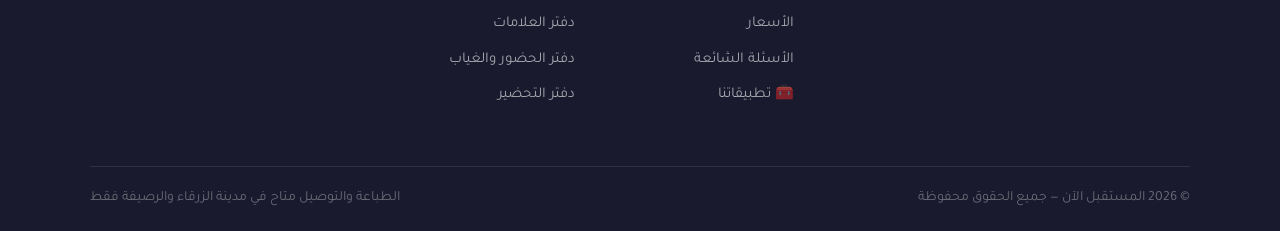
==== commit 2c1e470c: "added ajyal" ====
--- a/index.html
+++ b/index.html
@@ -51,6 +51,7 @@
 </div>
 
 <!-- AJYAL PLUS TEASER -->
+<!--
 <div class="ajyal-section" id="ajyal-plus">
   <div class="ajyal-inner">
     <div class="ajyal-badge"><span class="soon-dot"></span> قريباً جداً</div>
@@ -62,16 +63,6 @@
         </div>
         <p class="ajyal-desc">تطبيق ذكي يُحوّل بياناتك من نظام أجيال إلى وثائق جاهزة بنقرة واحدة. سجّل دخولك بحسابك في أجيال، واستخرج بياناتك مباشرةً لإنشاء مستنداتك تلقائياً.</p>
         <ul class="ajyal-features" id="ajyal-features-container"></ul>
-        <!--
-        <div class="ajyal-notify">
-          <p class="notify-label">أدخل بريدك لتكون أول من يعلم عند الإطلاق</p>
-          <div class="notify-form">
-            <input type="email" placeholder="البريد الإلكتروني" class="notify-input">
-            <button class="notify-btn">أبلغني</button>
-          </div>
-          <p id="notify-msg" style="display:none;color:#22c55e;font-size:15px;margin-top:10px;">✓ شكراً! سنُبلغك فور الإطلاق.</p>
-        </div>
-        -->
       </div>
       <div class="ajyal-mockup">
         <div class="phone-frame">
@@ -96,6 +87,7 @@
     </div>
   </div>
 </div>
+-->
 
 <!-- WHY US -->
 <div class="why-section" id="why">
@@ -116,6 +108,7 @@
   <p>اختر الطريقة الأنسب للتواصل وسنرد عليك في أقرب وقت</p>
   <div class="cta-card">
     <a href="#" data-contact="whatsapp" class="btn-primary" style="width:100%;text-align:center;display:block;padding:18px;">اطلب الخدمة الآن عبر واتساب</a>
+    <!--
     <div class="contact-options">
       <a href="#" data-contact="whatsapp" class="contact-card">
         <div class="c-icon">📱</div>
@@ -125,9 +118,9 @@
       <a href="#" data-contact="email" class="contact-card">
         <div class="c-icon">📧</div>
         <h4>البريد الإلكتروني</h4>
-        <!-- <p><span class="__cf_email__" data-cfemail="f79e999198b79182838285929e84999880d9849e8392">[email&#160;protected]</span></p> -->
       </a>
     </div>
+    -->
   </div>
 </div>
 
